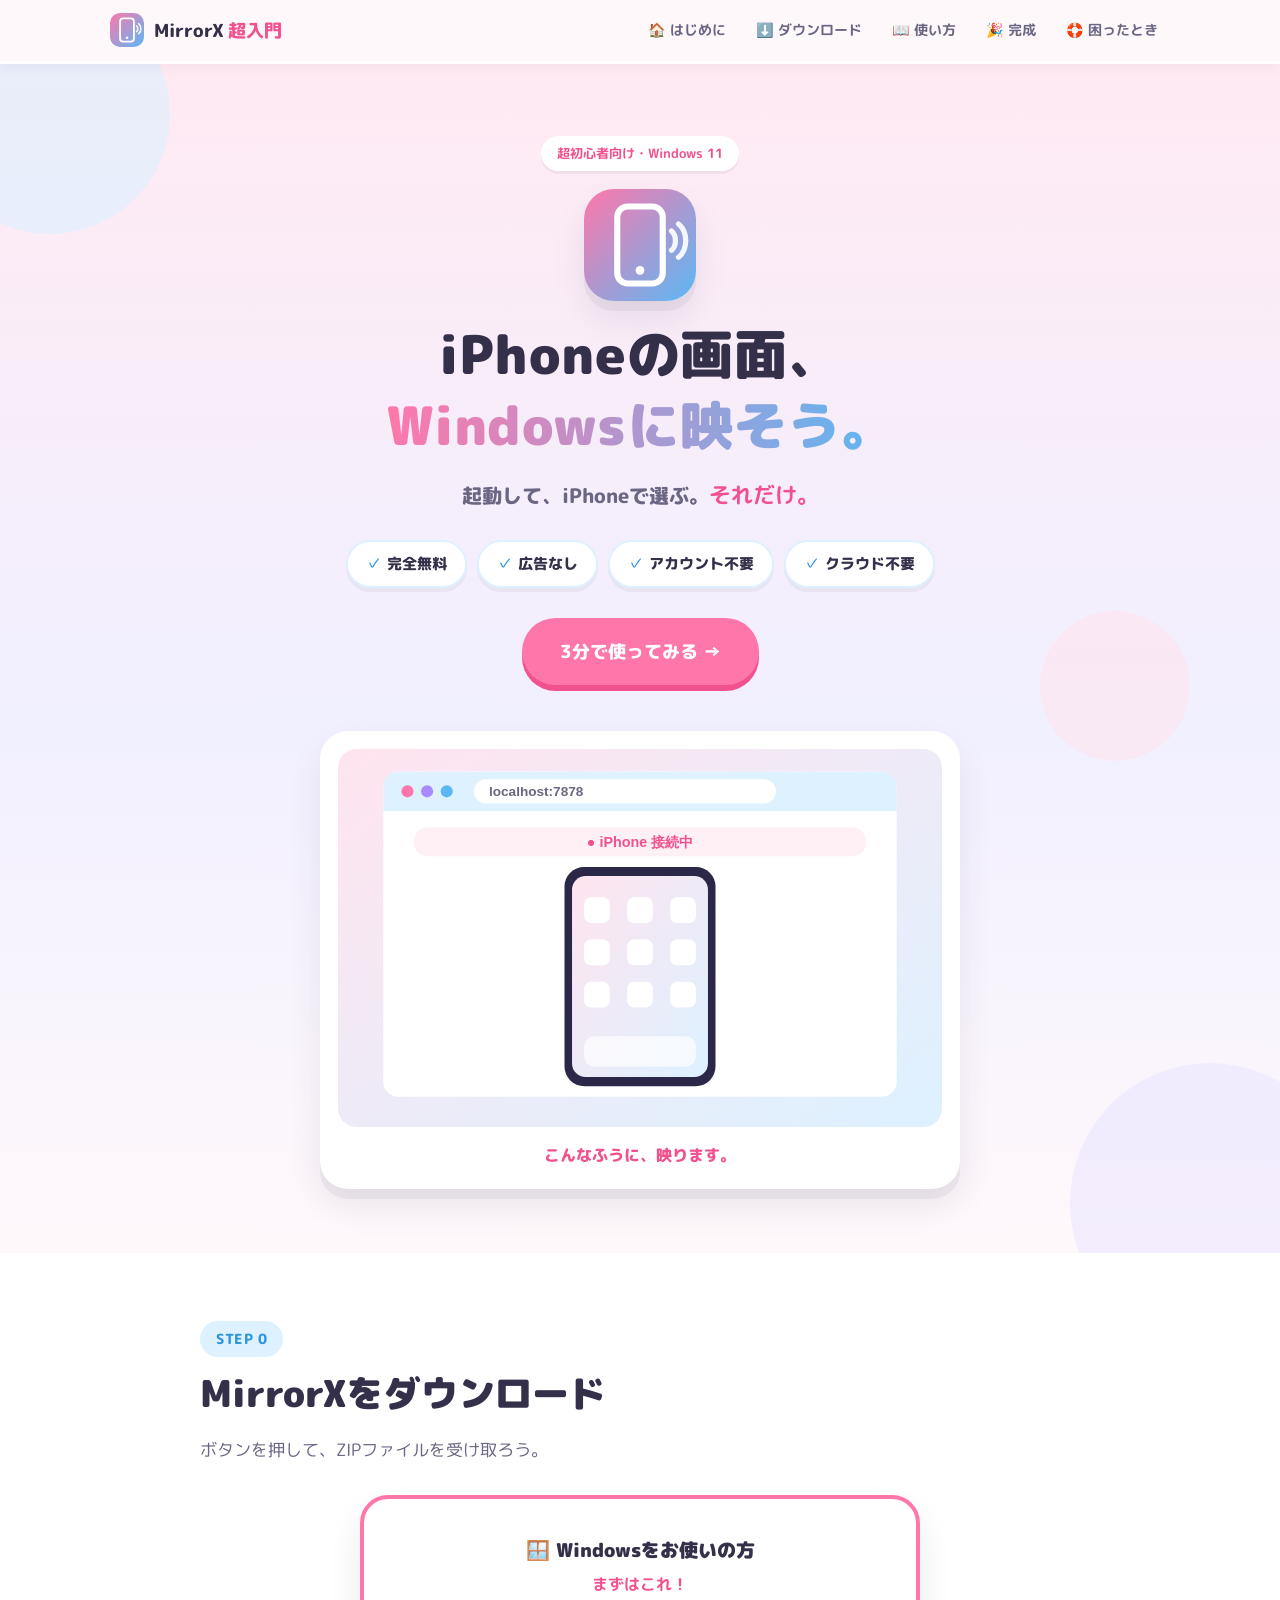
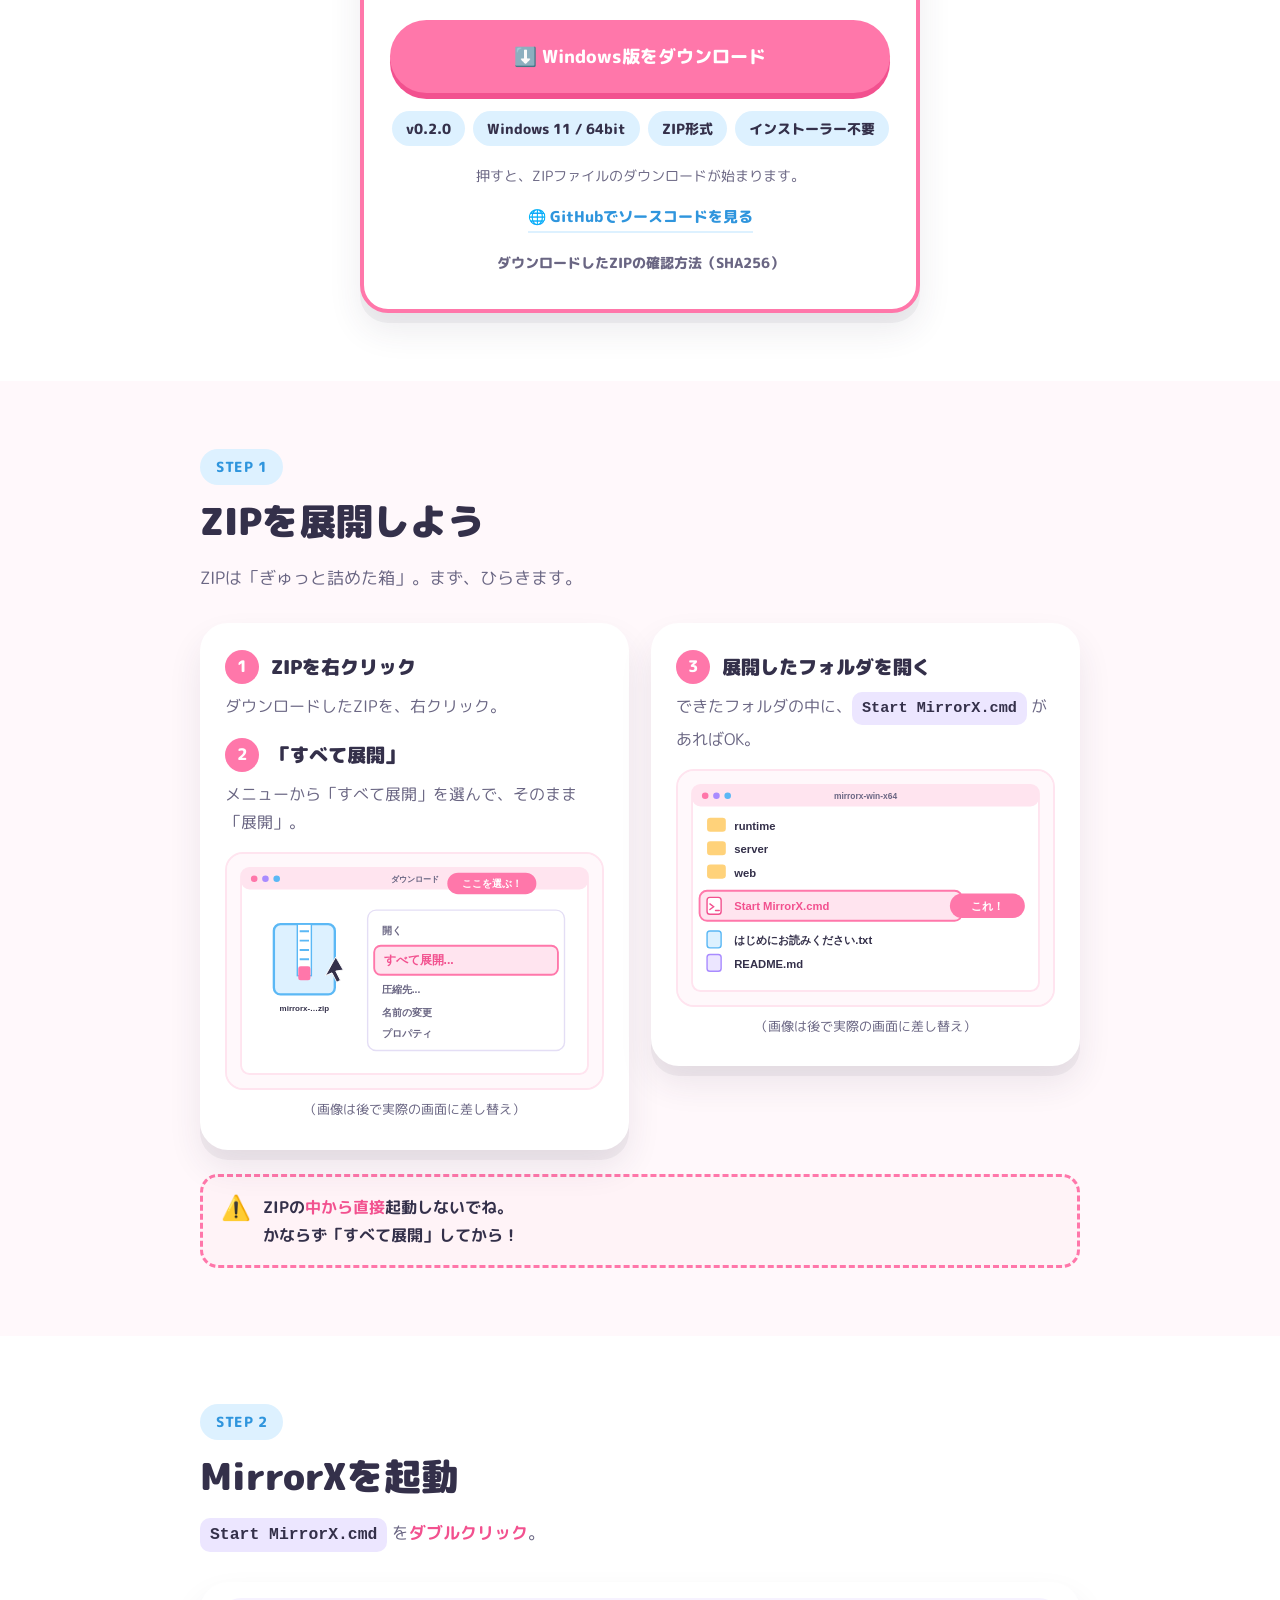
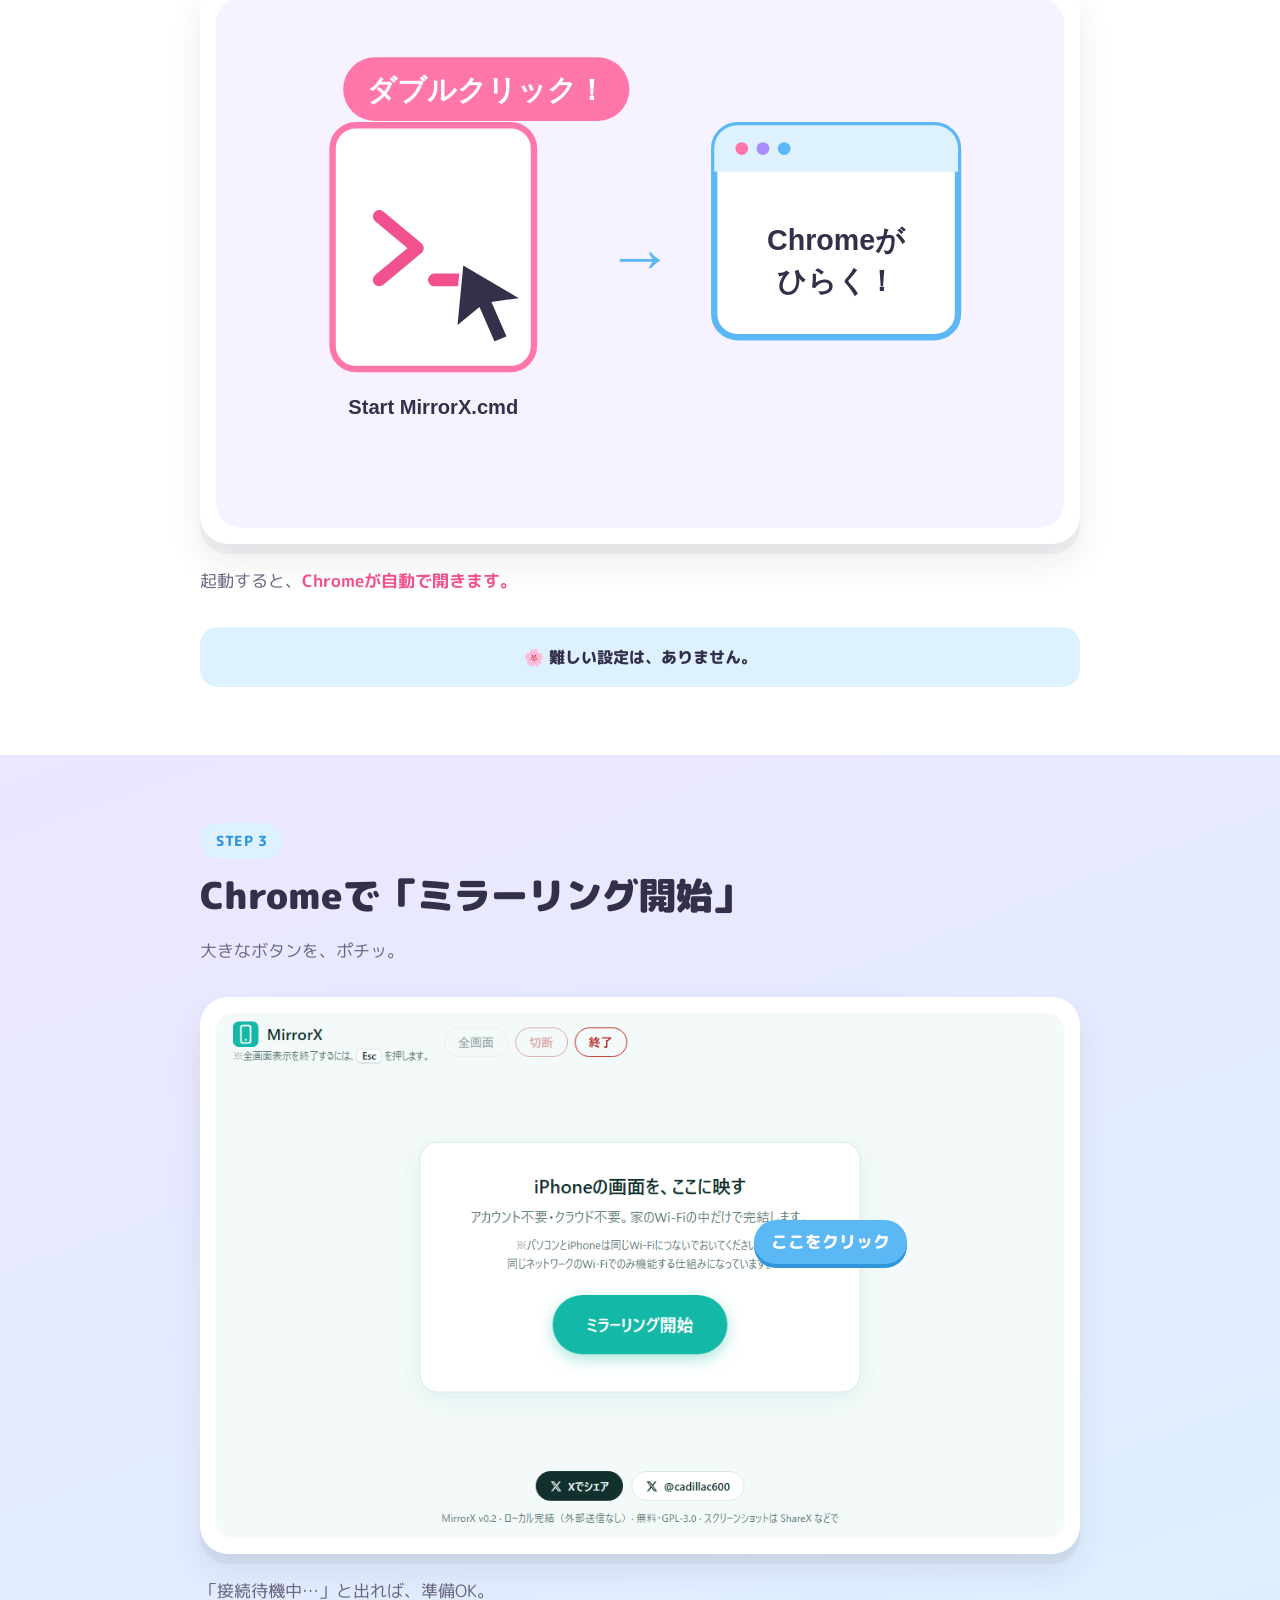
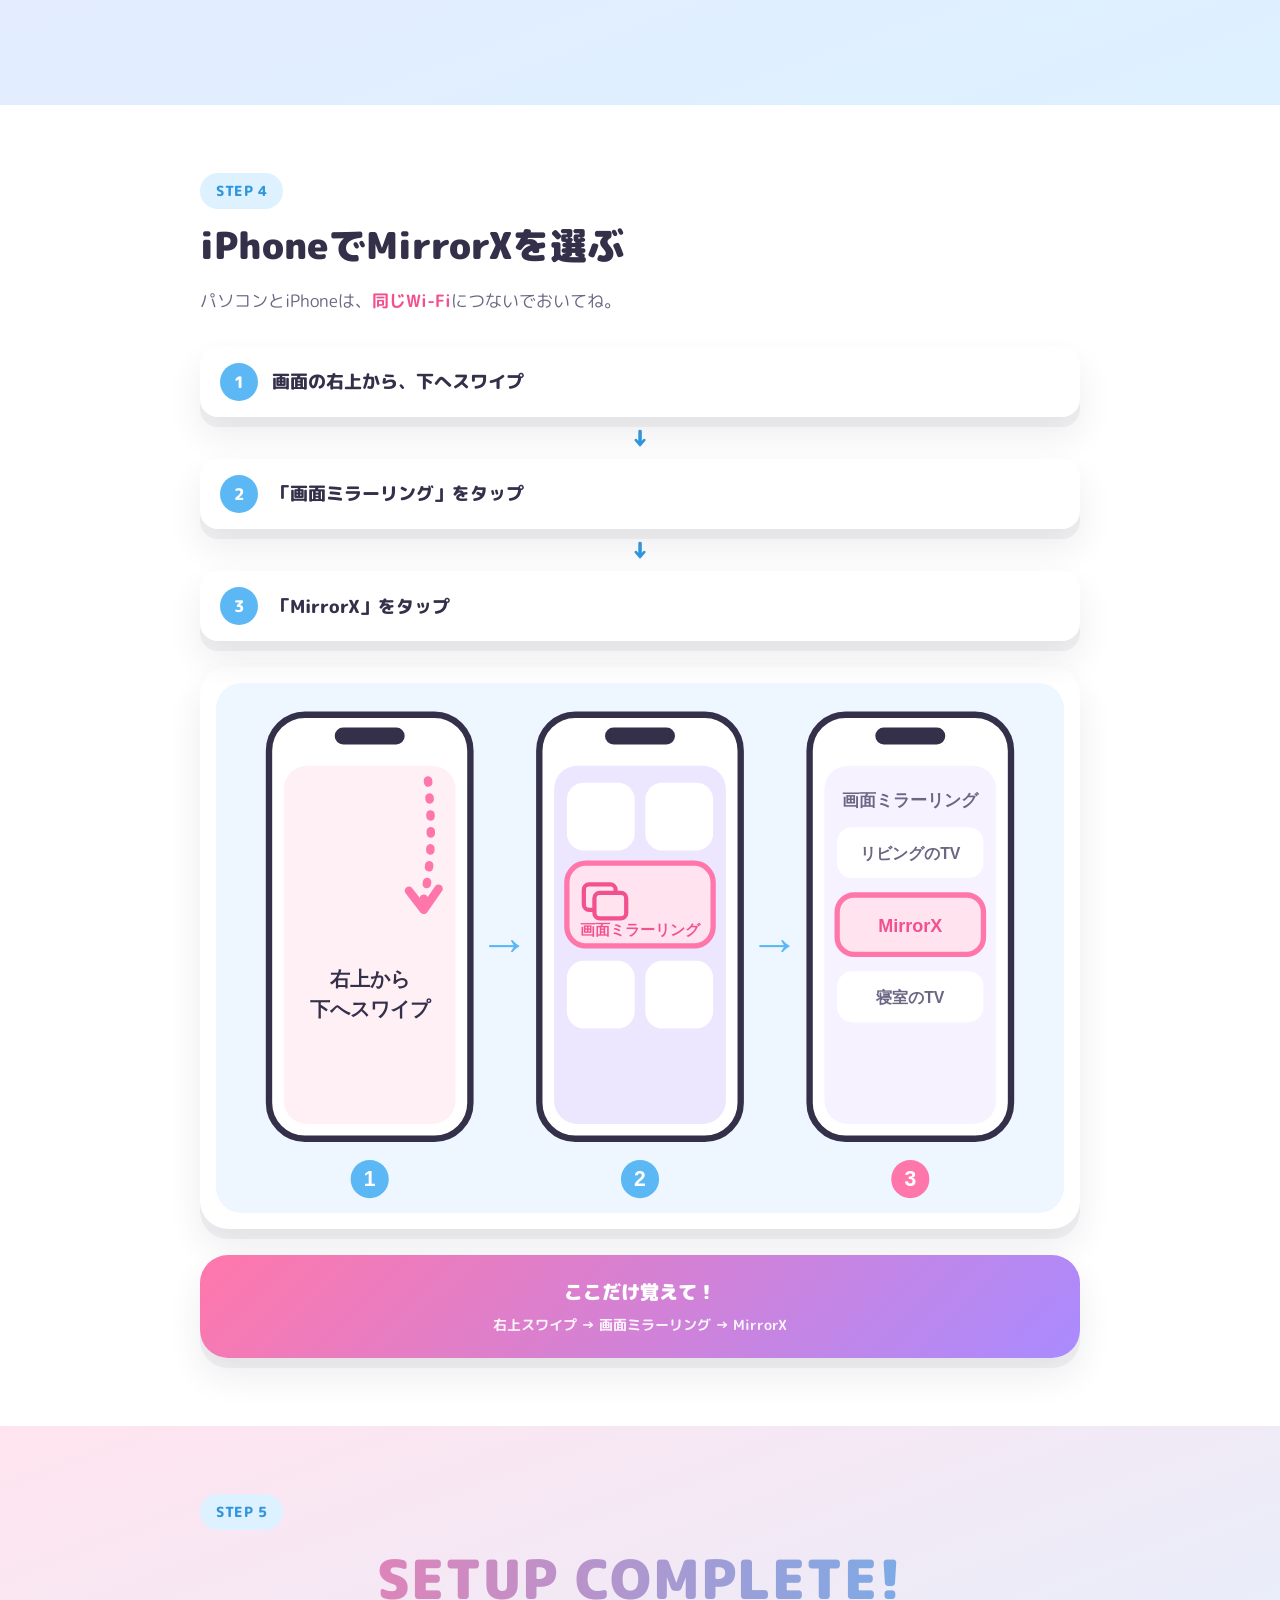
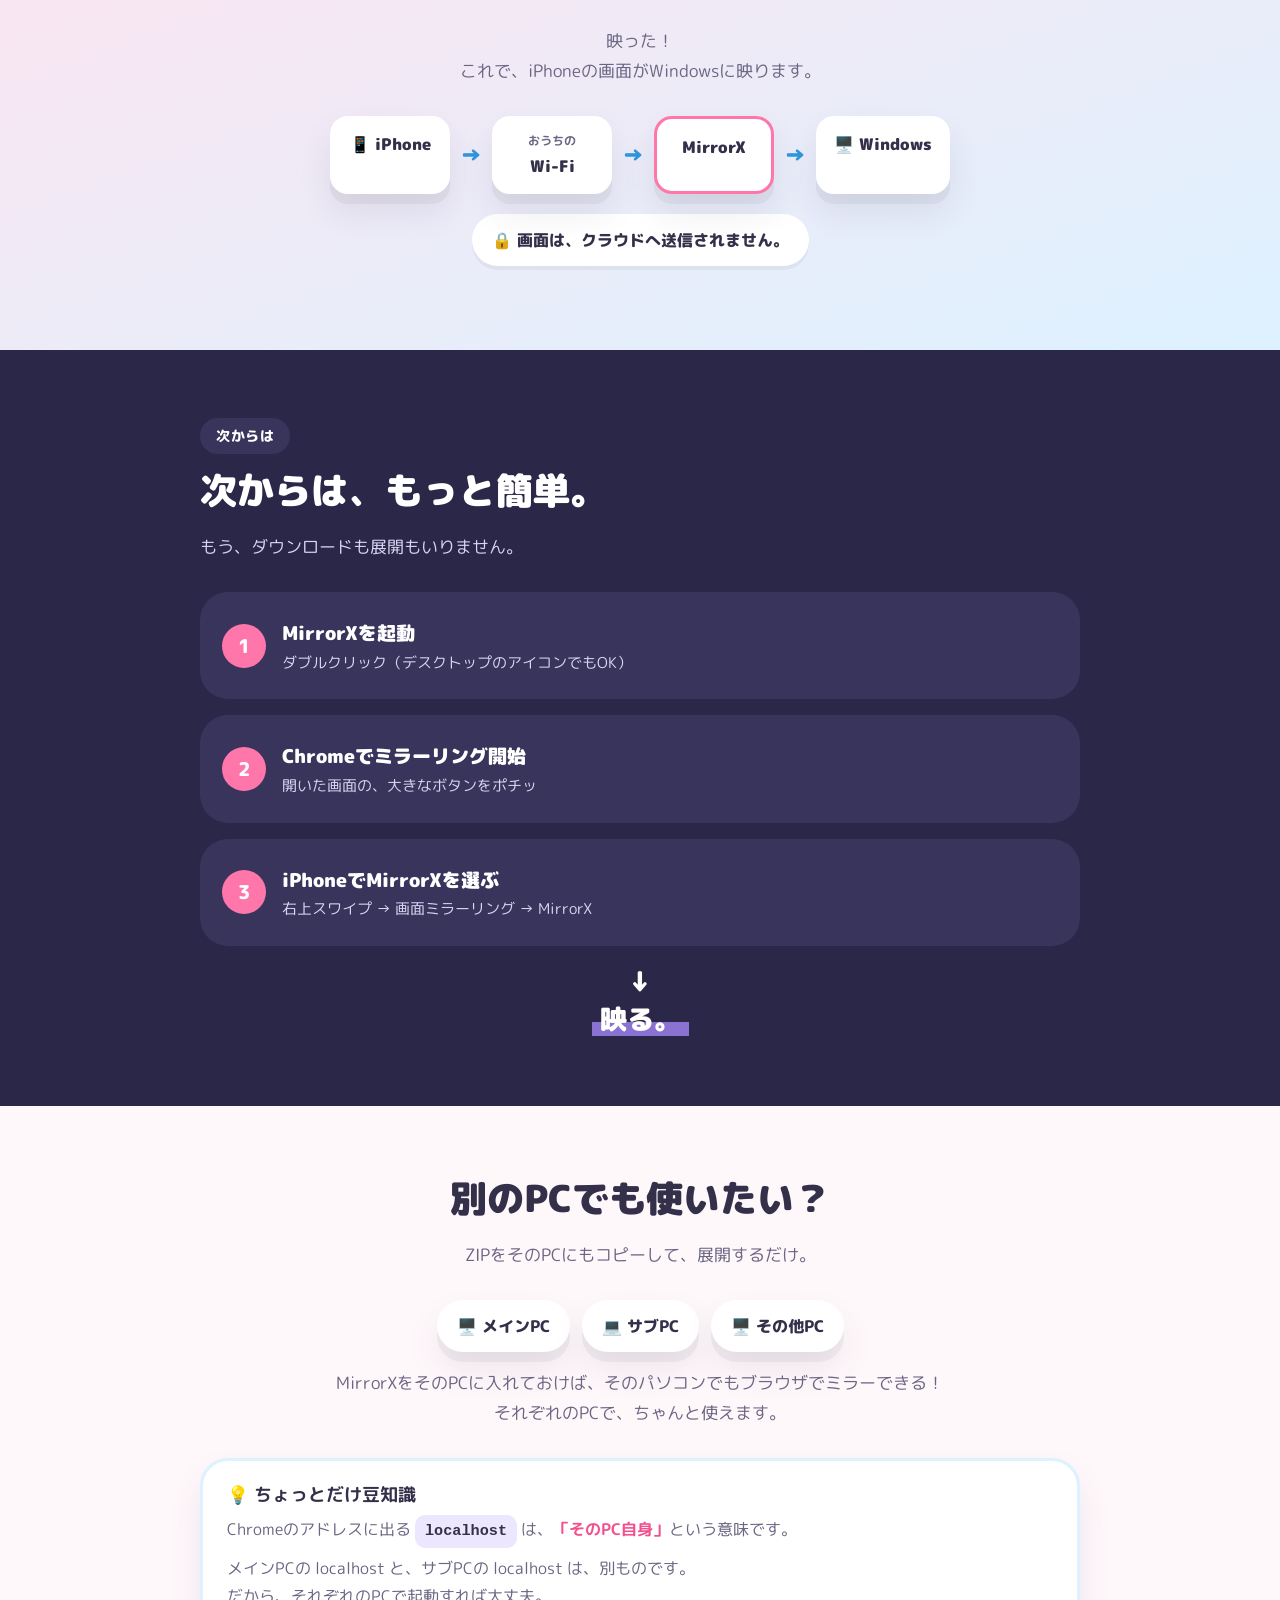
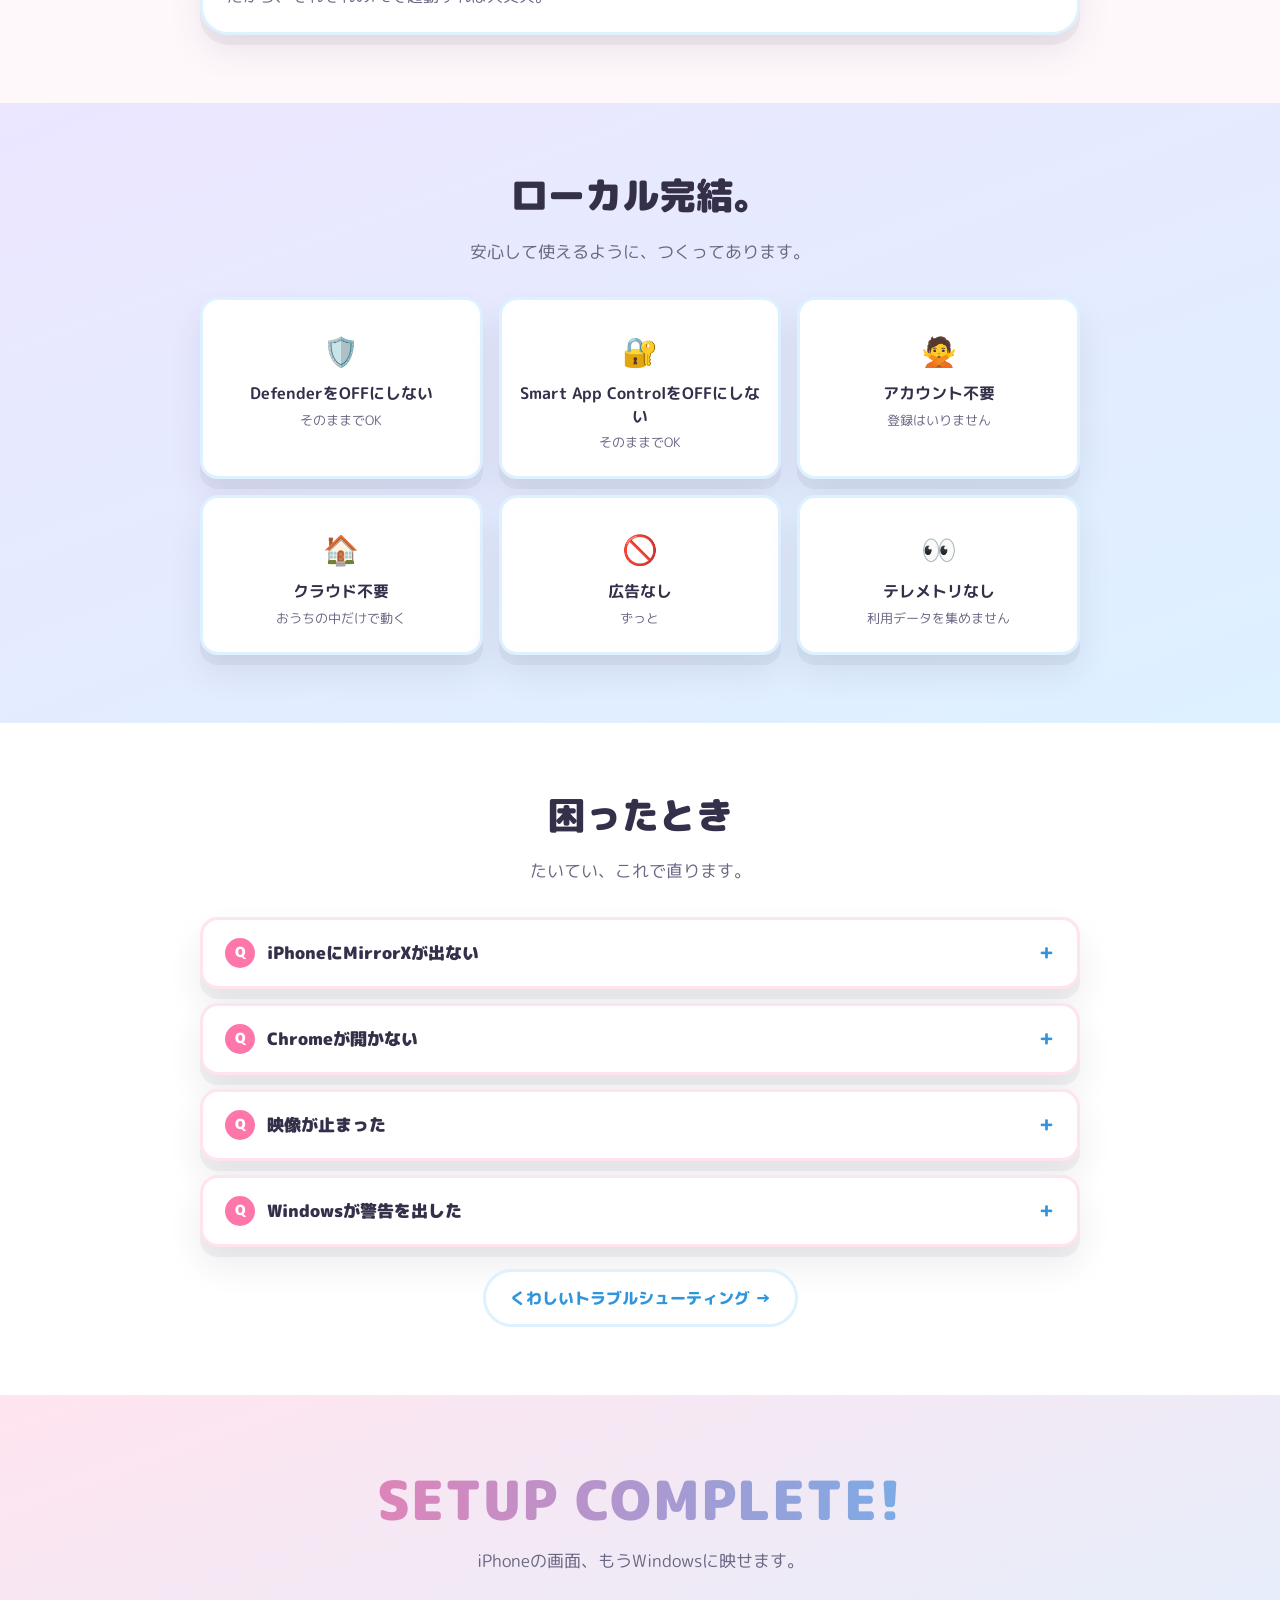
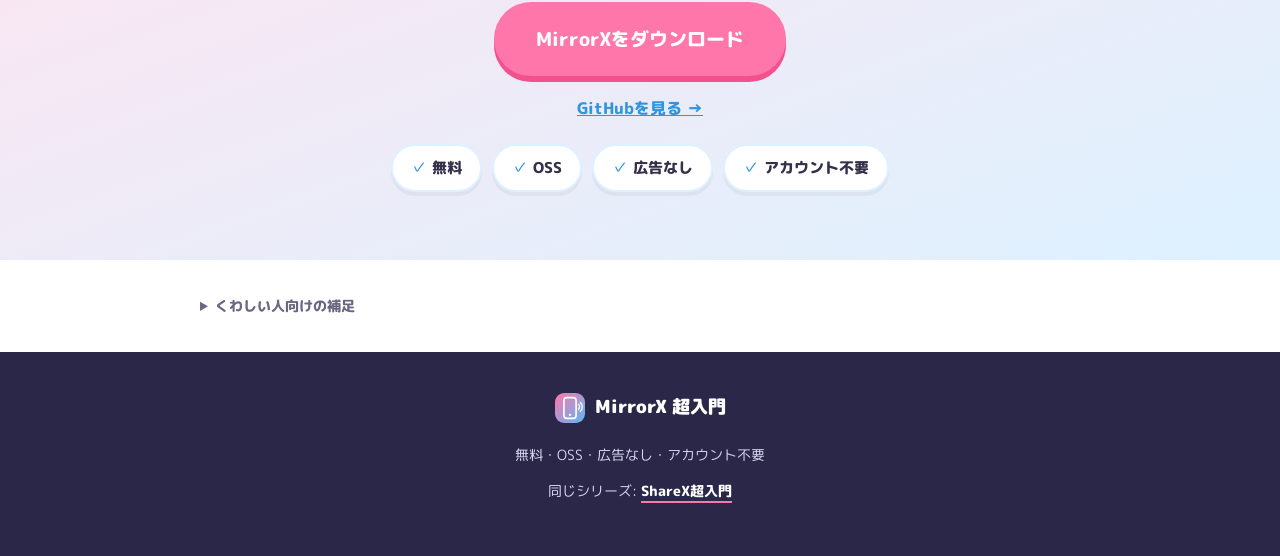
==== public/index.html @ fb5f68fe "Rebrand site to MirrorX (codename TAISA MIRROR): copy, URLs, steps, OGP, v0.2.0 download, Worker nam" ====
<!DOCTYPE html>
<html lang="ja">
<head>
<meta charset="UTF-8">
<meta name="viewport" content="width=device-width, initial-scale=1.0">
<title>MirrorX 超入門｜iPhoneの画面、Windowsに映そう</title>
<meta name="description" content="iPhoneの画面を、Windowsのブラウザに映す。完全無料・広告なし・アカウント不要・クラウド不要。起動して、iPhoneで選ぶだけの超初心者向けガイド。">

<link rel="canonical" href="https://mirrorx.jp-x.workers.dev/">

<meta property="og:type" content="website">
<meta property="og:site_name" content="MirrorX 超入門">
<meta property="og:locale" content="ja_JP">
<meta property="og:url" content="https://mirrorx.jp-x.workers.dev/">
<meta property="og:title" content="MirrorX 超入門｜iPhoneの画面、Windowsに映そう">
<meta property="og:description" content="起動して、iPhoneで選ぶ。それだけ。完全無料・広告なし・アカウント不要・クラウド不要。">
<meta property="og:image" content="https://mirrorx.jp-x.workers.dev/images/og-image.png">
<meta property="og:image:width" content="1200">
<meta property="og:image:height" content="630">
<meta name="twitter:card" content="summary_large_image">
<meta name="twitter:title" content="MirrorX 超入門｜iPhoneの画面、Windowsに映そう">
<meta name="twitter:description" content="起動して、iPhoneで選ぶ。それだけ。完全無料・広告なし・アカウント不要・クラウド不要。">
<meta name="twitter:image" content="https://mirrorx.jp-x.workers.dev/images/og-image.png">

<link rel="icon" href="images/logo.svg" type="image/svg+xml">
<link rel="icon" href="images/favicon-32.png" sizes="32x32" type="image/png">
<link rel="apple-touch-icon" href="images/apple-touch-icon.png">
<meta name="theme-color" content="#FF77AA">

<link rel="preconnect" href="https://fonts.googleapis.com">
<link rel="preconnect" href="https://fonts.gstatic.com" crossorigin>
<link href="https://fonts.googleapis.com/css2?family=M+PLUS+Rounded+1c:wght@400;500;700;800;900&display=swap" rel="stylesheet">

<link rel="stylesheet" href="style.css">
</head>
<body>

<a class="skip-link" href="#top">本文へスキップ</a>

<!-- ============ NAV ============ -->
<header class="site-nav">
  <div class="nav-inner">
    <a class="nav-logo" href="#top" aria-label="MirrorX 超入門 トップへ戻る">
      <img class="nav-logo-icon" src="images/logo.svg" alt="" width="34" height="34">
      <span>MirrorX<span class="nav-logo-sub">超入門</span></span>
    </a>
    <button class="nav-toggle" id="navToggle" aria-expanded="false" aria-controls="navLinks" aria-label="メニューを開く">
      <span></span><span></span><span></span>
    </button>
    <nav id="navLinks" class="nav-links">
      <a href="#top">🏠 はじめに</a>
      <a href="#step0">⬇️ ダウンロード</a>
      <a href="#step1">📖 使い方</a>
      <a href="#complete">🎉 完成</a>
      <a href="#help">🛟 困ったとき</a>
    </nav>
  </div>
</header>

<!-- ============ HERO ============ -->
<section id="top" class="hero">
  <div class="blob blob-1" aria-hidden="true"></div>
  <div class="blob blob-2" aria-hidden="true"></div>
  <div class="blob blob-3" aria-hidden="true"></div>

  <div class="hero-inner reveal">
    <p class="eyebrow">超初心者向け・Windows 11</p>
    <img class="hero-logo" src="images/logo.svg" alt="MirrorX ロゴ" width="112" height="112">
    <h1 class="hero-title">
      iPhoneの画面、<br>
      <span class="hero-title-accent">Windowsに映そう。</span>
    </h1>
    <p class="hero-sub">起動して、iPhoneで選ぶ。<br class="sp-only"><strong>それだけ。</strong></p>

    <div class="free-badges">
      <span class="free-badge"><b>✓</b> 完全無料</span>
      <span class="free-badge"><b>✓</b> 広告なし</span>
      <span class="free-badge"><b>✓</b> アカウント不要</span>
      <span class="free-badge"><b>✓</b> クラウド不要</span>
    </div>

    <a href="#step0" class="cta-button">3分で使ってみる <span aria-hidden="true">→</span></a>
  </div>

  <div class="hero-visual reveal">
    <img src="images/steps/step5-done.svg" alt="パソコンのブラウザに、iPhoneの画面が映っているイメージ" width="800" height="500">
    <p class="hero-visual-note">こんなふうに、映ります。</p>
  </div>
</section>

<!-- ============ STEP 0 : DOWNLOAD ============ -->
<section id="step0" class="section section-white">
  <div class="section-inner reveal">
    <p class="step-eyebrow">STEP 0</p>
    <h2 class="section-title">MirrorXをダウンロード</h2>
    <p class="section-lead">ボタンを押して、ZIPファイルを受け取ろう。</p>

    <div class="dl-card">
      <p class="dl-label">🪟 Windowsをお使いの方</p>
      <p class="dl-sub">まずはこれ！</p>
      <a class="dl-primary-btn" href="https://github.com/jpn-x/taisa-mirror/releases/download/v0.2.0/mirrorx-v0.2.0-win-x64.zip" data-link="download" rel="noopener">
        ⬇️ Windows版をダウンロード
      </a>
      <div class="dl-chips">
        <span class="chip">v<span data-bind="version">0.2.0</span></span>
        <span class="chip">Windows 11 / 64bit</span>
        <span class="chip">ZIP形式</span>
        <span class="chip">インストーラー不要</span>
      </div>
      <p class="dl-note">押すと、ZIPファイルのダウンロードが始まります。</p>
      <a class="dl-sub-link" href="https://github.com/jpn-x/taisa-mirror" data-link="github" target="_blank" rel="noopener">🌐 GitHubでソースコードを見る</a>
      <details class="verify">
        <summary>ダウンロードしたZIPの確認方法（SHA256）</summary>
        <p>ファイル名：<code data-bind="fileName">mirrorx-v0.2.0-win-x64.zip</code></p>
        <p>SHA256：<code class="hash" data-bind="sha256">a53154154a0aa5f379abfd12030139a5a2c792b10db1a6ec660831ef4b639ac4</code></p>
        <p>くわしい確認の手順は <a href="https://github.com/jpn-x/taisa-mirror/blob/main/docs/VERIFY.md" data-link="verify" target="_blank" rel="noopener">こちら</a>。</p>
      </details>
    </div>
  </div>
</section>

<!-- ============ STEP 1 : UNZIP ============ -->
<section id="step1" class="section section-cream">
  <div class="section-inner reveal">
    <p class="step-eyebrow">STEP 1</p>
    <h2 class="section-title">ZIPを展開しよう</h2>
    <p class="section-lead">ZIPは「ぎゅっと詰めた箱」。まず、ひらきます。</p>

    <div class="step-grid two">
      <article class="step-card reveal">
        <h3><span class="num">1</span>ZIPを右クリック</h3>
        <p>ダウンロードしたZIPを、右クリック。</p>
        <h3 style="margin-top:18px"><span class="num">2</span>「すべて展開」</h3>
        <p>メニューから「すべて展開」を選んで、そのまま「展開」。</p>
        <figure class="shot"><img src="images/steps/step1-zip-menu.svg" alt="ZIPファイルを右クリックして「すべて展開」を選ぶ" width="800" height="500" loading="lazy"><figcaption>（画像は後で実際の画面に差し替え）</figcaption></figure>
      </article>
      <article class="step-card reveal">
        <h3><span class="num">3</span>展開したフォルダを開く</h3>
        <p>できたフォルダの中に、<span class="file-chip">Start MirrorX.cmd</span> があればOK。</p>
        <figure class="shot"><img src="images/steps/step1-folder.svg" alt="展開したフォルダの中身。Start MirrorX.cmdがある" width="800" height="500" loading="lazy"><figcaption>（画像は後で実際の画面に差し替え）</figcaption></figure>
      </article>
    </div>

    <div class="warn-box">
      <span class="ico">⚠️</span>
      <p>ZIPの<strong>中から直接</strong>起動しないでね。<br>かならず「すべて展開」してから！</p>
    </div>
  </div>
</section>

<!-- ============ STEP 2 : START ============ -->
<section id="step2" class="section section-white">
  <div class="section-inner reveal">
    <p class="step-eyebrow">STEP 2</p>
    <h2 class="section-title">MirrorXを起動</h2>
    <p class="section-lead"><span class="file-chip">Start MirrorX.cmd</span> を<strong>ダブルクリック</strong>。</p>

    <div class="big-shot">
      <img src="images/steps/step2-start.svg" alt="Start MirrorX.cmd をダブルクリックする" width="800" height="500" loading="lazy">
    </div>
    <p class="section-lead" style="margin-top:22px">起動すると、<strong>Chromeが自動で開きます。</strong></p>
    <div class="reassure">🌸 難しい設定は、ありません。</div>
  </div>
</section>

<!-- ============ STEP 3 : CHROME ============ -->
<section id="step3" class="section section-pop">
  <div class="section-inner reveal">
    <p class="step-eyebrow">STEP 3</p>
    <h2 class="section-title">Chromeで<br class="sp-only">「ミラーリング開始」</h2>
    <p class="section-lead">大きなボタンを、ポチッ。</p>

    <div class="big-shot callout-wrap">
      <img src="images/steps/step3-chrome.png" alt="MirrorXの画面にある「ミラーリング開始」ボタン。ここをクリック" width="1000" height="620" loading="lazy">
      <span class="callout" aria-hidden="true">ここをクリック</span>
    </div>
    <p class="section-lead" style="margin-top:22px">「接続待機中…」と出れば、準備OK。</p>
  </div>
</section>

<!-- ============ STEP 4 : IPHONE ============ -->
<section id="step4" class="section section-white">
  <div class="section-inner reveal">
    <p class="step-eyebrow">STEP 4</p>
    <h2 class="section-title">iPhoneで<br class="sp-only">MirrorXを選ぶ</h2>
    <p class="section-lead">パソコンとiPhoneは、<strong>同じWi-Fi</strong>につないでおいてね。</p>

    <div class="flow-arrows">
      <div class="flow-pill"><span class="num sky">1</span>画面の右上から、下へスワイプ</div>
      <div class="flow-arrow" aria-hidden="true">↓</div>
      <div class="flow-pill"><span class="num sky">2</span>「画面ミラーリング」をタップ</div>
      <div class="flow-arrow" aria-hidden="true">↓</div>
      <div class="flow-pill"><span class="num sky">3</span>「MirrorX」をタップ</div>
    </div>

    <div class="big-shot">
      <img src="images/steps/step4-iphone.svg" alt="iPhoneのコントロールセンターから画面ミラーリング、MirrorXを選ぶ流れ" width="800" height="500" loading="lazy">
    </div>

    <div class="remember">ここだけ覚えて！<small>右上スワイプ → 画面ミラーリング → MirrorX</small></div>
  </div>
</section>

<!-- ============ STEP 5 : COMPLETE ============ -->
<section id="complete" class="section section-complete">
  <div class="section-inner reveal">
    <p class="step-eyebrow">STEP 5</p>
    <h2 class="complete-title">SETUP COMPLETE!</h2>
    <p class="section-lead center">映った！<br>これで、iPhoneの画面がWindowsに映ります。</p>

    <div class="diagram" aria-label="iPhoneからWi-Fiを通ってWindowsに映る図">
      <div class="diagram-node">📱 iPhone</div>
      <div class="diagram-arrow" aria-hidden="true">→</div>
      <div class="diagram-node"><small>おうちの</small>Wi-Fi</div>
      <div class="diagram-arrow" aria-hidden="true">→</div>
      <div class="diagram-node hl">MirrorX</div>
      <div class="diagram-arrow" aria-hidden="true">→</div>
      <div class="diagram-node">🖥️ Windows</div>
    </div>
    <p class="safe-line">🔒 画面は、クラウドへ送信されません。</p>
  </div>
</section>

<!-- ============ DAILY ============ -->
<section id="daily" class="section section-night">
  <div class="section-inner reveal">
    <p class="step-eyebrow" style="background:var(--night-card);color:#fff">次からは</p>
    <h2 class="section-title on-night">次からは、<br class="sp-only">もっと簡単。</h2>
    <p class="section-lead on-night">もう、ダウンロードも展開もいりません。</p>

    <div class="daily-card"><span class="num">1</span><div><div class="t">MirrorXを起動</div><div class="d">ダブルクリック（デスクトップのアイコンでもOK）</div></div></div>
    <div class="daily-card"><span class="num">2</span><div><div class="t">Chromeでミラーリング開始</div><div class="d">開いた画面の、大きなボタンをポチッ</div></div></div>
    <div class="daily-card"><span class="num">3</span><div><div class="t">iPhoneでMirrorXを選ぶ</div><div class="d">右上スワイプ → 画面ミラーリング → MirrorX</div></div></div>
    <p class="daily-goal">↓<br><span>映る。</span></p>
  </div>
</section>

<!-- ============ OTHER PC ============ -->
<section id="other-pc" class="section section-cream">
  <div class="section-inner reveal">
    <h2 class="section-title center">別のPCでも使いたい？</h2>
    <p class="section-lead center">ZIPをそのPCにもコピーして、展開するだけ。</p>

    <div class="pc-row" style="justify-content:center">
      <span class="pc-pill">🖥️ メインPC</span>
      <span class="pc-pill">💻 サブPC</span>
      <span class="pc-pill">🖥️ その他PC</span>
    </div>
    <p class="section-lead center" style="margin-top:-6px">MirrorXをそのPCに入れておけば、<br class="sp-only">そのパソコンでもブラウザでミラーできる！<br>それぞれのPCで、ちゃんと使えます。</p>

    <div class="tip-box">
      <h3>💡 ちょっとだけ豆知識</h3>
      <p>Chromeのアドレスに出る <span class="file-chip">localhost</span> は、<strong>「そのPC自身」</strong>という意味です。</p>
      <p>メインPCの localhost と、サブPCの localhost は、別ものです。<br>だから、それぞれのPCで起動すれば大丈夫。</p>
    </div>
  </div>
</section>

<!-- ============ SAFETY ============ -->
<section id="safe" class="section section-pop">
  <div class="section-inner reveal">
    <h2 class="section-title center">ローカル完結。</h2>
    <p class="section-lead center">安心して使えるように、つくってあります。</p>

    <div class="safe-grid">
      <div class="safe-card"><span class="ico">🛡️</span><b>DefenderをOFFにしない</b><span>そのままでOK</span></div>
      <div class="safe-card"><span class="ico">🔐</span><b>Smart App ControlをOFFにしない</b><span>そのままでOK</span></div>
      <div class="safe-card"><span class="ico">🙅</span><b>アカウント不要</b><span>登録はいりません</span></div>
      <div class="safe-card"><span class="ico">🏠</span><b>クラウド不要</b><span>おうちの中だけで動く</span></div>
      <div class="safe-card"><span class="ico">🚫</span><b>広告なし</b><span>ずっと</span></div>
      <div class="safe-card"><span class="ico">👀</span><b>テレメトリなし</b><span>利用データを集めません</span></div>
    </div>
  </div>
</section>

<!-- ============ HELP ============ -->
<section id="help" class="section section-white">
  <div class="section-inner reveal">
    <h2 class="section-title center">困ったとき</h2>
    <p class="section-lead center">たいてい、これで直ります。</p>

    <div class="faq-list">
      <details class="faq"><summary>iPhoneにMirrorXが出ない</summary>
        <div class="ans">パソコンとiPhoneが<b>同じWi-Fi（同じルーター）</b>か確認してね。ブラウザが「接続待機中」になっているかも見てみよう。</div></details>
      <details class="faq"><summary>Chromeが開かない</summary>
        <div class="ans">MirrorXを<b>もう一度起動</b>してみよう。アドレスに <span class="file-chip">localhost:7878</span> を入力しても開けるよ。</div></details>
      <details class="faq"><summary>映像が止まった</summary>
        <div class="ans">まず、ブラウザを<b>F5（再読み込み）</b>。それでもダメなら、一度ミラーリングを止めて、iPhoneからつなぎ直そう。</div></details>
      <details class="faq"><summary>Windowsが警告を出した</summary>
        <div class="ans"><b>DefenderやSmart App ControlはOFFにしないでね。</b>ZIPを右クリック →「プロパティ」→「許可する」にチェックしてから展開すると、出にくくなります。<br><a href="https://github.com/jpn-x/taisa-mirror/blob/main/docs/VERIFY.md" data-link="verify" target="_blank" rel="noopener">正しい確認の手順を見る →</a></div></details>
    </div>

    <div class="more-link"><a href="https://github.com/jpn-x/taisa-mirror/blob/main/docs/TROUBLESHOOTING.md" data-link="troubleshooting" target="_blank" rel="noopener">くわしいトラブルシューティング →</a></div>
  </div>
</section>

<!-- ============ FINAL ============ -->
<section id="final" class="section section-complete final">
  <div class="section-inner center reveal">
    <h2 class="complete-title">SETUP COMPLETE!</h2>
    <p class="section-lead center" style="margin-bottom:26px">iPhoneの画面、<br class="sp-only">もうWindowsに映せます。</p>
    <a class="cta-button" href="https://github.com/jpn-x/taisa-mirror/releases/download/v0.2.0/mirrorx-v0.2.0-win-x64.zip" data-link="download" rel="noopener">MirrorXをダウンロード</a>
    <a class="final-sub" href="https://github.com/jpn-x/taisa-mirror" data-link="github" target="_blank" rel="noopener">GitHubを見る →</a>
    <div class="final-tags">
      <span class="free-badge"><b>✓</b> 無料</span>
      <span class="free-badge"><b>✓</b> OSS</span>
      <span class="free-badge"><b>✓</b> 広告なし</span>
      <span class="free-badge"><b>✓</b> アカウント不要</span>
    </div>
  </div>
</section>

<!-- ============ SUPPLEMENT (技術の補足・小さく) ============ -->
<section class="supp">
  <details>
    <summary>くわしい人向けの補足</summary>
    <ul>
      <li>MirrorXは、iPhoneのAirPlay（画面ミラーリング）を受け取って、ブラウザに表示するローカルの小さなツールです。</li>
      <li>実行されるのは、公式の署名済みNode.jsと、JavaScript・WebAssemblyだけ。自作のexeやドライバはありません。</li>
      <li>映像はH.264のままブラウザ（WebCodecs）に渡すので軽く、画面データはPCの外に出ません。</li>
      <li>v0.1は映像のみです（音声・H.265は未対応）。ライセンスは GPL-3.0-or-later。</li>
      <li>「AirPlay」はApple Inc.の商標です。MirrorXはAppleとは無関係の、個人開発のオープンソースです。無保証でお使いください。</li>
    </ul>
  </details>
</section>

<footer class="site-footer">
  <a href="#top" class="footer-logo"><img src="images/logo.svg" alt="" width="30" height="30">MirrorX 超入門</a>
  <p>無料・OSS・広告なし・アカウント不要</p>
  <p>同じシリーズ: <a class="series" href="https://sharex-tutorial.pages.dev/" data-link="sharex" target="_blank" rel="noopener">ShareX超入門</a></p>
</footer>

<button class="to-top" id="toTop" hidden aria-label="ページの先頭へ">↑</button>

<script src="config.js"></script>
<script src="script.js"></script>
</body>
</html>
---- public/style.css ----
/* ============================================
   MirrorX 超入門 — やさしい丸ゴシック / ピンク × スカイ
   (ShareX超入門と同じシリーズの「型」を継承したデザインシステム)
   ============================================ */

:root{
  --pink:       #FF77AA;
  --pink-deep:  #F2518F;
  --pink-soft:  #FFE4EF;
  --sky:        #5BB8F5;
  --sky-deep:   #2F95DD;
  --sky-soft:   #DDF1FF;
  --lavender:   #A98BFF;
  --lavender-soft:#ECE6FF;
  --ink:        #34304A;
  --ink-soft:   #6A6683;
  --cream:      #FFF8FB;
  --white:      #FFFFFF;
  --night:      #2A2748;
  --night-card: #38345C;

  --radius-lg: 28px;
  --radius-md: 18px;
  --radius-sm: 12px;
  --shadow-card: 0 10px 0 rgba(52,48,74,0.06), 0 18px 34px rgba(52,48,74,0.09);
  --shadow-btn: 0 6px 0 var(--pink-deep);
  --shadow-btn-sky: 0 6px 0 var(--sky-deep);
  --max-w: 880px;

  color-scheme: light;
}

*{ box-sizing:border-box; }
html{ scroll-behavior:smooth; -webkit-text-size-adjust:100%; }

body{
  margin:0;
  background: var(--cream);
  color: var(--ink);
  font-family:"M PLUS Rounded 1c","Hiragino Maru Gothic ProN","Yu Gothic UI","Yu Gothic",sans-serif;
  line-height:1.75;
  -webkit-font-smoothing:antialiased;
  overflow-x:hidden;
}

img{ max-width:100%; height:auto; display:block; }
h1,h2,h3{ line-height:1.35; }
strong{ color:var(--pink-deep); }
a{ color:inherit; }

.skip-link{
  position:absolute; left:-999px; top:0;
  background:var(--pink); color:#fff; padding:10px 16px; border-radius:0 0 10px 0; z-index:200;
}
.skip-link:focus{ left:0; }
.sp-only{ display:none; }

/* ---------- reveal ---------- */
.reveal{ opacity:0; transform:translateY(22px); transition:opacity .6s ease, transform .6s ease; }
.reveal.is-visible{ opacity:1; transform:translateY(0); }
@media (prefers-reduced-motion: reduce){
  .reveal{ opacity:1; transform:none; transition:none; }
  html{ scroll-behavior:auto; }
}

/* ============ NAV ============ */
.site-nav{
  position:sticky; top:0; z-index:100;
  background:rgba(255,248,251,0.9);
  backdrop-filter:blur(8px);
  border-bottom:3px solid var(--white);
  box-shadow:0 2px 14px rgba(52,48,74,0.06);
}
.nav-inner{
  max-width:1100px; margin:0 auto;
  display:flex; align-items:center; justify-content:space-between;
  padding:10px 20px;
}
.nav-logo{
  display:flex; align-items:center; gap:10px;
  text-decoration:none; color:var(--ink); font-weight:800; font-size:1.12rem;
}
.nav-logo-icon{ width:34px; height:34px; border-radius:10px; }
.nav-logo-sub{ color:var(--pink-deep); margin-left:4px; }

.nav-links{ display:flex; gap:6px; }
.nav-links a{
  text-decoration:none; color:var(--ink-soft); font-weight:700; font-size:.88rem;
  padding:8px 12px; border-radius:999px; transition:background .2s, color .2s, transform .15s;
  white-space:nowrap;
}
.nav-links a:hover{ background:var(--pink-soft); color:var(--pink-deep); transform:translateY(-1px); }

.nav-toggle{
  display:none; flex-direction:column; gap:5px;
  background:none; border:none; cursor:pointer; padding:10px;
}
.nav-toggle span{ width:24px; height:3px; border-radius:2px; background:var(--pink-deep); }

/* ============ HERO ============ */
.hero{
  position:relative; overflow:hidden;
  padding:72px 20px 64px;
  text-align:center;
  background:linear-gradient(180deg,#FFEAF3 0%, #F1F0FF 55%, var(--cream) 100%);
}
.blob{ position:absolute; border-radius:50%; opacity:.6; z-index:0; }
.blob-1{ width:240px; height:240px; background:var(--sky-soft); top:-70px; left:-70px; }
.blob-2{ width:280px; height:280px; background:var(--lavender-soft); bottom:-90px; right:-70px; }
.blob-3{ width:150px; height:150px; background:var(--pink-soft); top:46%; right:7%; }

.hero-inner{ position:relative; z-index:2; max-width:660px; margin:0 auto; }

.eyebrow{
  display:inline-block; font-weight:700; font-size:.84rem;
  color:var(--pink-deep); background:var(--white);
  padding:6px 16px; border-radius:999px; margin:0 0 18px;
  box-shadow:0 3px 0 rgba(52,48,74,0.06);
}
.hero-logo{
  display:block; width:112px; height:112px; margin:0 auto 18px;
  border-radius:30px;
  box-shadow:var(--shadow-card);
  animation:logoPop .6s ease .1s both;
}
@keyframes logoPop{
  0%{ transform:scale(.6) rotate(-12deg); opacity:0; }
  70%{ transform:scale(1.08) rotate(4deg); opacity:1; }
  100%{ transform:scale(1) rotate(0); }
}
@media (prefers-reduced-motion: reduce){ .hero-logo{ animation:none; } }

.hero-title{
  font-size:clamp(2.1rem, 7vw, 3.3rem);
  font-weight:900; margin:0 0 14px; letter-spacing:.01em;
}
.hero-title-accent{
  background:linear-gradient(90deg, var(--pink), var(--sky));
  -webkit-background-clip:text; background-clip:text; color:transparent;
}
.hero-sub{ font-size:1.25rem; font-weight:800; margin:0 0 26px; color:var(--ink-soft); }
.hero-sub strong{ font-size:1.1em; }

.free-badges{ display:flex; gap:10px; justify-content:center; flex-wrap:wrap; margin:0 0 30px; }
.free-badge{
  display:inline-flex; align-items:center; gap:6px;
  background:var(--white); color:var(--ink);
  font-weight:800; font-size:.92rem;
  padding:9px 18px; border-radius:999px;
  border:2px solid var(--sky-soft);
  box-shadow:0 4px 0 rgba(52,48,74,0.06);
}
.free-badge b{ color:var(--sky-deep); }

.cta-button{
  display:inline-block; text-decoration:none;
  background:var(--pink); color:#fff; font-weight:800; font-size:1.12rem;
  padding:18px 38px; border-radius:999px;
  box-shadow:var(--shadow-btn);
  transition:transform .15s, box-shadow .15s;
}
.cta-button:hover{ transform:translateY(-2px); }
.cta-button:active{ transform:translateY(3px); box-shadow:0 2px 0 var(--pink-deep); }

.hero-visual{
  position:relative; z-index:2;
  max-width:640px; margin:46px auto 0;
  background:var(--white); border-radius:var(--radius-lg);
  padding:18px 18px 20px;
  box-shadow:var(--shadow-card);
}
.hero-visual img{ width:100%; border-radius:var(--radius-md); }
.hero-visual-note{ color:var(--pink-deep); font-weight:800; text-align:center; margin:14px 0 0; }

/* ============ SECTION shells ============ */
.section{ padding:68px 20px; }
.section-white{ background:var(--white); }
.section-cream{ background:var(--cream); }
.section-pop{ background:linear-gradient(160deg, var(--lavender-soft), var(--sky-soft)); }
.section-night{ background:var(--night); color:#fff; }
.section-complete{ background:linear-gradient(160deg, var(--pink-soft), var(--sky-soft)); position:relative; }
.section-inner{ max-width:var(--max-w); margin:0 auto; }

.step-eyebrow{
  display:inline-block; font-weight:800; font-size:.86rem; letter-spacing:.04em;
  color:var(--sky-deep); background:var(--sky-soft);
  padding:6px 16px; border-radius:999px; margin:0 0 12px;
}
.section-title{ font-size:clamp(1.6rem, 4.6vw, 2.3rem); font-weight:900; margin:0 0 16px; }
.section-title.center, .section-lead.center{ text-align:center; }
.section-title.on-night{ color:#fff; }
.section-lead{ font-size:1.08rem; color:var(--ink-soft); margin:0 0 30px; }
.section-lead.on-night{ color:#D9D6F2; }
.center{ text-align:center; }

/* ============ DOWNLOAD ============ */
.dl-card{
  background:var(--white); border:4px solid var(--pink); border-radius:var(--radius-lg);
  padding:34px 26px; box-shadow:var(--shadow-card);
  display:flex; flex-direction:column; align-items:center; text-align:center;
  max-width:560px; margin:0 auto;
}
.dl-label{ font-weight:900; font-size:1.2rem; margin:0 0 4px; }
.dl-sub{ font-weight:700; color:var(--pink-deep); margin:0 0 22px; }
.dl-primary-btn{
  display:inline-flex; align-items:center; justify-content:center; gap:10px;
  text-decoration:none; color:#fff; background:var(--pink);
  font-weight:800; font-size:1.15rem; text-align:center;
  padding:20px 28px; border-radius:999px; width:100%;
  box-shadow:var(--shadow-btn);
  transition:transform .15s, box-shadow .15s;
}
.dl-primary-btn:hover{ transform:translateY(-2px); }
.dl-primary-btn:active{ transform:translateY(3px); box-shadow:0 2px 0 var(--pink-deep); }
.dl-chips{ display:flex; flex-wrap:wrap; gap:8px; justify-content:center; margin:18px 0 6px; }
.chip{
  background:var(--sky-soft); color:var(--ink); font-weight:800; font-size:.85rem;
  padding:6px 14px; border-radius:999px;
}
.dl-note{ font-size:.9rem; color:var(--ink-soft); margin:12px 0 14px; }
.dl-sub-link{
  font-size:.92rem; font-weight:800; color:var(--sky-deep);
  text-decoration:none; border-bottom:2px solid var(--sky-soft); padding-bottom:2px;
}
.dl-sub-link:hover{ color:var(--pink-deep); border-color:var(--pink-soft); }

/* download verify (small) */
.verify{ margin-top:18px; width:100%; text-align:left; font-size:.85rem; color:var(--ink-soft); }
.verify summary{ cursor:pointer; font-weight:800; text-align:center; list-style:none; }
.verify summary::-webkit-details-marker{ display:none; }
.verify[open] summary{ margin-bottom:8px; }
.verify p{ margin:6px 0; }
.verify code{ font-family:"Consolas","Menlo",monospace; background:var(--lavender-soft); padding:2px 8px; border-radius:8px; word-break:break-all; color:var(--ink); font-size:.92em; }
.verify a{ color:var(--sky-deep); font-weight:800; }

/* ============ STEP cards ============ */
.step-grid{ display:grid; gap:22px; margin-top:8px; }
.step-grid.two{ grid-template-columns:1fr 1fr; align-items:start; }

.step-card{
  background:var(--white); border-radius:var(--radius-lg);
  padding:24px 22px 26px; box-shadow:var(--shadow-card);
  border:3px solid var(--pink-soft);
}
.section-cream .step-card, .section-pop .step-card{ border-color:var(--white); }
.step-card h3{ margin:0 0 6px; font-size:1.2rem; font-weight:900; display:flex; align-items:center; gap:12px; }
.num{
  flex:none; display:inline-flex; align-items:center; justify-content:center;
  width:34px; height:34px; border-radius:50%;
  background:var(--pink); color:#fff; font-size:1rem; font-weight:800;
}
.num.sky{ background:var(--sky); }
.step-card p{ margin:8px 0 0; color:var(--ink-soft); }
.shot{ margin:16px 0 0; }
.shot img{ width:100%; border-radius:var(--radius-md); background:var(--cream); border:2px solid var(--pink-soft); }
.shot figcaption{ font-size:.8rem; color:var(--ink-soft); margin-top:8px; text-align:center; }

.warn-box{
  display:flex; gap:12px; align-items:flex-start;
  background:#FFF3F7; border:3px dashed var(--pink); border-radius:var(--radius-md);
  padding:16px 18px; margin-top:24px; font-weight:700;
}
.warn-box .ico{ font-size:1.5rem; line-height:1.2; }
.warn-box p{ margin:0; }

.file-chip{
  display:inline-block; font-family:"Consolas","Menlo",monospace; font-weight:700;
  background:var(--lavender-soft); color:var(--ink); padding:3px 10px; border-radius:10px;
  font-size:.95em; word-break:break-all;
}

.reassure{
  background:var(--sky-soft); border-radius:var(--radius-md);
  padding:16px 20px; margin-top:22px; font-weight:800; text-align:center;
}

.big-shot{
  background:var(--white); border-radius:var(--radius-lg); padding:16px;
  box-shadow:var(--shadow-card); margin-top:10px;
}
.big-shot img{ width:100%; border-radius:var(--radius-md); }

/* 画面イメージの上の「ここをクリック」 */
.callout-wrap{ position:relative; }
.callout{
  position:absolute; left:63%; top:40%;
  background:var(--sky); color:#fff; font-weight:800; font-size:clamp(.78rem, 2.6vw, 1.05rem);
  padding:.45em 1em; border-radius:999px; box-shadow:0 4px 0 var(--sky-deep); white-space:nowrap;
}
.callout::after{
  content:""; position:absolute; left:14%; bottom:-.55em; width:.9em; height:.9em; background:var(--sky);
  transform:rotate(45deg); border-radius:0 0 .25em 0; z-index:-1;
}

/* ============ iPhone steps ============ */
.flow-arrows{ display:grid; gap:14px; margin:6px 0 26px; }
.flow-pill{
  display:flex; align-items:center; gap:14px;
  background:var(--white); border-radius:var(--radius-md); padding:16px 20px;
  box-shadow:var(--shadow-card); font-weight:800; font-size:1.12rem;
}
.flow-pill .num{ width:38px; height:38px; }
.flow-arrow{ text-align:center; color:var(--sky-deep); font-weight:900; font-size:1.4rem; line-height:1; margin:-4px 0; }
.remember{
  background:linear-gradient(135deg, var(--pink), var(--lavender));
  color:#fff; border-radius:var(--radius-lg); padding:20px 22px; text-align:center;
  font-weight:900; font-size:1.2rem; box-shadow:var(--shadow-card); margin-top:26px;
}
.remember small{ display:block; font-weight:700; opacity:.92; font-size:.9rem; margin-top:4px; }

/* ============ COMPLETE ============ */
.complete-title{
  font-size:clamp(2rem, 8vw, 3.4rem); font-weight:900; text-align:center; margin:0 0 10px;
  background:linear-gradient(90deg, var(--pink), var(--sky));
  -webkit-background-clip:text; background-clip:text; color:transparent;
  letter-spacing:.02em;
}
.diagram{
  display:flex; align-items:stretch; justify-content:center; gap:10px; flex-wrap:wrap;
  margin:26px 0 8px;
}
.diagram-node{
  background:var(--white); border-radius:var(--radius-md); padding:14px 18px; min-width:120px;
  text-align:center; font-weight:900; box-shadow:var(--shadow-card);
}
.diagram-node small{ display:block; font-weight:700; color:var(--ink-soft); font-size:.78rem; }
.diagram-node.hl{ border:3px solid var(--pink); }
.diagram-arrow{ align-self:center; color:var(--sky-deep); font-weight:900; font-size:1.4rem; }
.safe-line{
  text-align:center; font-weight:800; margin-top:20px;
  background:var(--white); border-radius:999px; padding:12px 20px; display:table; margin-left:auto; margin-right:auto;
  box-shadow:0 4px 0 rgba(52,48,74,0.06);
}

/* ============ DAILY ============ */
.daily-card{
  background:var(--night-card); border-radius:var(--radius-lg); padding:24px 22px;
  display:flex; gap:16px; align-items:center; margin-bottom:16px;
}
.daily-card .num{ width:44px; height:44px; font-size:1.2rem; }
.daily-card .t{ font-weight:900; font-size:1.2rem; }
.daily-card .d{ color:#D9D6F2; font-size:.92rem; }
.daily-goal{
  text-align:center; margin:14px 0 0; font-size:1.7rem; font-weight:900; line-height:1.4;
}
.daily-goal span{
  display:inline-block; line-height:1.25; padding:0 8px;
  background:linear-gradient(180deg, transparent 58%, rgba(169,139,255,.75) 58%);
}

/* ============ OTHER PC ============ */
.pc-row{ display:flex; flex-wrap:wrap; gap:12px; margin:6px 0 22px; }
.pc-pill{
  display:inline-flex; align-items:center; gap:8px; background:var(--white);
  font-weight:800; padding:12px 20px; border-radius:999px; box-shadow:var(--shadow-card);
}
.tip-box{
  background:var(--white); border:3px solid var(--sky-soft); border-radius:var(--radius-lg);
  padding:22px 24px; box-shadow:var(--shadow-card);
}
.tip-box h3{ margin:0 0 8px; font-size:1.1rem; }
.tip-box p{ margin:6px 0 0; color:var(--ink-soft); }

/* ============ SAFETY ============ */
.safe-grid{ display:grid; grid-template-columns:repeat(3, 1fr); gap:16px; }
.safe-card{
  background:var(--white); border-radius:var(--radius-md); padding:22px 16px; text-align:center;
  box-shadow:var(--shadow-card); border:3px solid var(--sky-soft);
}
.safe-card .ico{ font-size:1.8rem; display:block; margin-bottom:6px; }
.safe-card b{ display:block; font-size:1rem; line-height:1.4; }
.safe-card span{ display:block; font-size:.82rem; color:var(--ink-soft); margin-top:4px; }

/* ============ FAQ ============ */
.faq-list{ display:grid; gap:14px; }
.faq{
  background:var(--white); border-radius:var(--radius-md); box-shadow:var(--shadow-card);
  border:3px solid var(--pink-soft); overflow:hidden;
}
.faq summary{
  cursor:pointer; list-style:none; padding:18px 22px; font-weight:900; font-size:1.05rem;
  display:flex; align-items:center; gap:12px;
}
.faq summary::-webkit-details-marker{ display:none; }
.faq summary::before{ content:"Q"; flex:none; width:30px; height:30px; border-radius:50%; background:var(--pink); color:#fff; display:inline-flex; align-items:center; justify-content:center; font-size:.9rem; }
.faq summary::after{ content:"＋"; margin-left:auto; color:var(--sky-deep); font-weight:900; }
.faq[open] summary::after{ content:"－"; }
.faq .ans{ padding:0 22px 20px 64px; color:var(--ink-soft); }
.faq .ans b{ color:var(--pink-deep); }
.more-link{ margin-top:22px; text-align:center; }
.more-link a{
  display:inline-block; text-decoration:none; font-weight:800; color:var(--sky-deep);
  border:3px solid var(--sky-soft); background:var(--white); border-radius:999px; padding:12px 24px;
}
.more-link a:hover{ border-color:var(--sky); }

/* ============ FINAL CTA ============ */
.final .cta-button{ font-size:1.2rem; padding:20px 42px; }
.final-sub{ display:block; margin-top:18px; font-weight:800; color:var(--sky-deep); }
.final-tags{ display:flex; gap:10px; justify-content:center; flex-wrap:wrap; margin-top:22px; }

/* ============ SUPPLEMENT ============ */
.supp{ background:var(--white); padding:34px 20px; }
.supp details{ max-width:var(--max-w); margin:0 auto; font-size:.88rem; color:var(--ink-soft); }
.supp summary{ cursor:pointer; font-weight:800; color:var(--ink-soft); }
.supp ul{ margin:12px 0 0; padding-left:1.3em; }

/* ============ FOOTER ============ */
.site-footer{ background:var(--night); color:#D9D6F2; text-align:center; padding:40px 20px 52px; }
.footer-logo{ color:#fff; font-weight:900; text-decoration:none; font-size:1.1rem; display:inline-flex; align-items:center; gap:10px; }
.footer-logo img{ width:30px; height:30px; border-radius:9px; }
.site-footer p{ margin:12px 0 0; font-size:.88rem; }
.site-footer a.series{ color:#fff; font-weight:800; border-bottom:2px solid var(--pink); text-decoration:none; }

.to-top{
  position:fixed; right:16px; bottom:16px; z-index:90; width:48px; height:48px; border-radius:50%;
  border:none; background:var(--pink); color:#fff; font-size:1.2rem; font-weight:900; cursor:pointer;
  box-shadow:var(--shadow-btn);
}
.to-top[hidden]{ display:none; }

/* ============ RESPONSIVE ============ */
@media (max-width: 820px){
  .nav-toggle{ display:flex; }
  .nav-links{
    display:none; position:absolute; left:0; right:0; top:100%;
    flex-direction:column; gap:2px; padding:10px 16px 16px;
    background:rgba(255,248,251,0.98); border-bottom:3px solid var(--white);
    box-shadow:0 12px 20px rgba(52,48,74,0.08);
  }
  .nav-links.is-open{ display:flex; }
  .nav-links a{ font-size:1rem; padding:14px 16px; }
}
@media (max-width: 720px){
  .section{ padding:54px 18px; }
  .step-grid.two{ grid-template-columns:1fr; }
  .safe-grid{ grid-template-columns:1fr 1fr; }
  .sp-only{ display:inline; }
  .hero{ padding:56px 18px 52px; }
  .hero-sub{ font-size:1.12rem; }
  .cta-button, .dl-primary-btn{ width:100%; }
  .faq .ans{ padding-left:22px; }
  .diagram{ flex-direction:column; align-items:stretch; }
  .diagram-arrow{ transform:rotate(90deg); text-align:center; }
  .blob-3{ display:none; }
}
@media (max-width: 420px){
  .dl-primary-btn{ font-size:clamp(.95rem, 4.3vw, 1.15rem); padding:20px 14px; white-space:nowrap; }
  .safe-grid{ grid-template-columns:1fr; }
  .nav-logo{ font-size:1.02rem; }
}
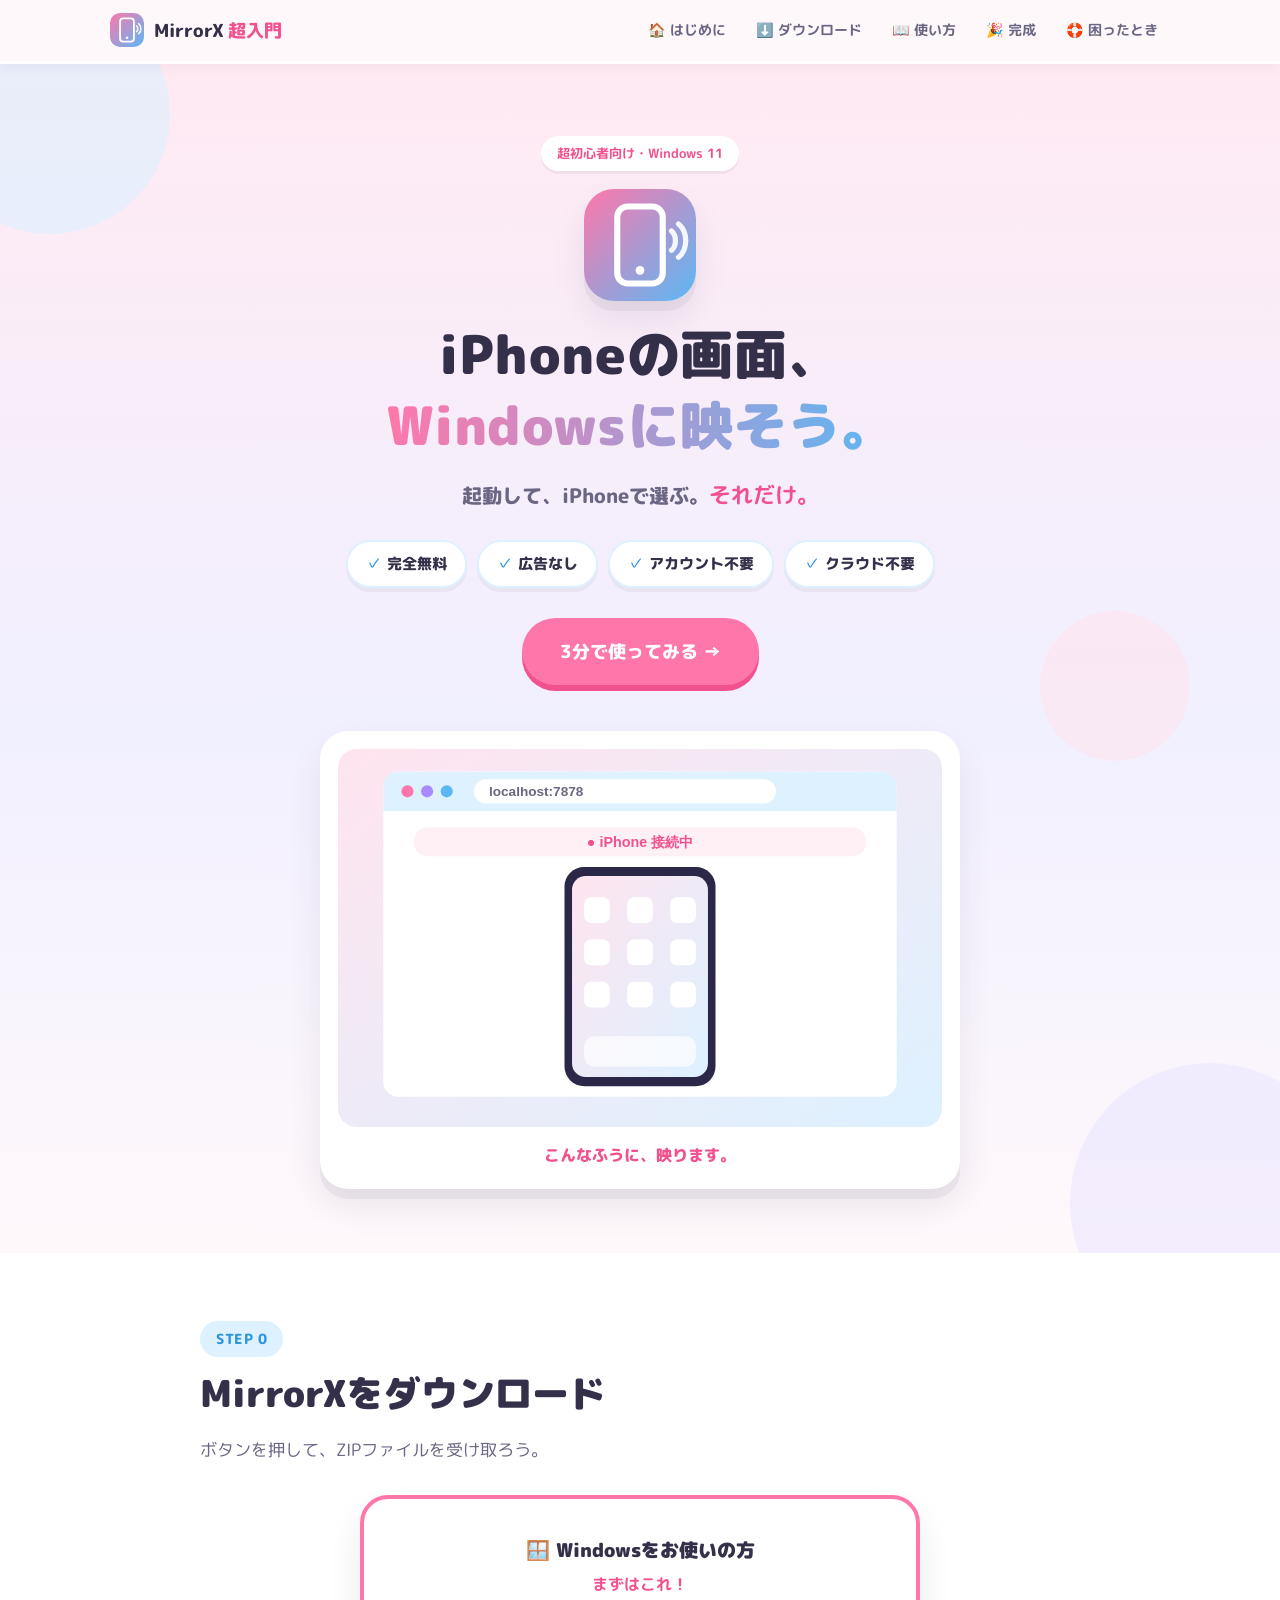
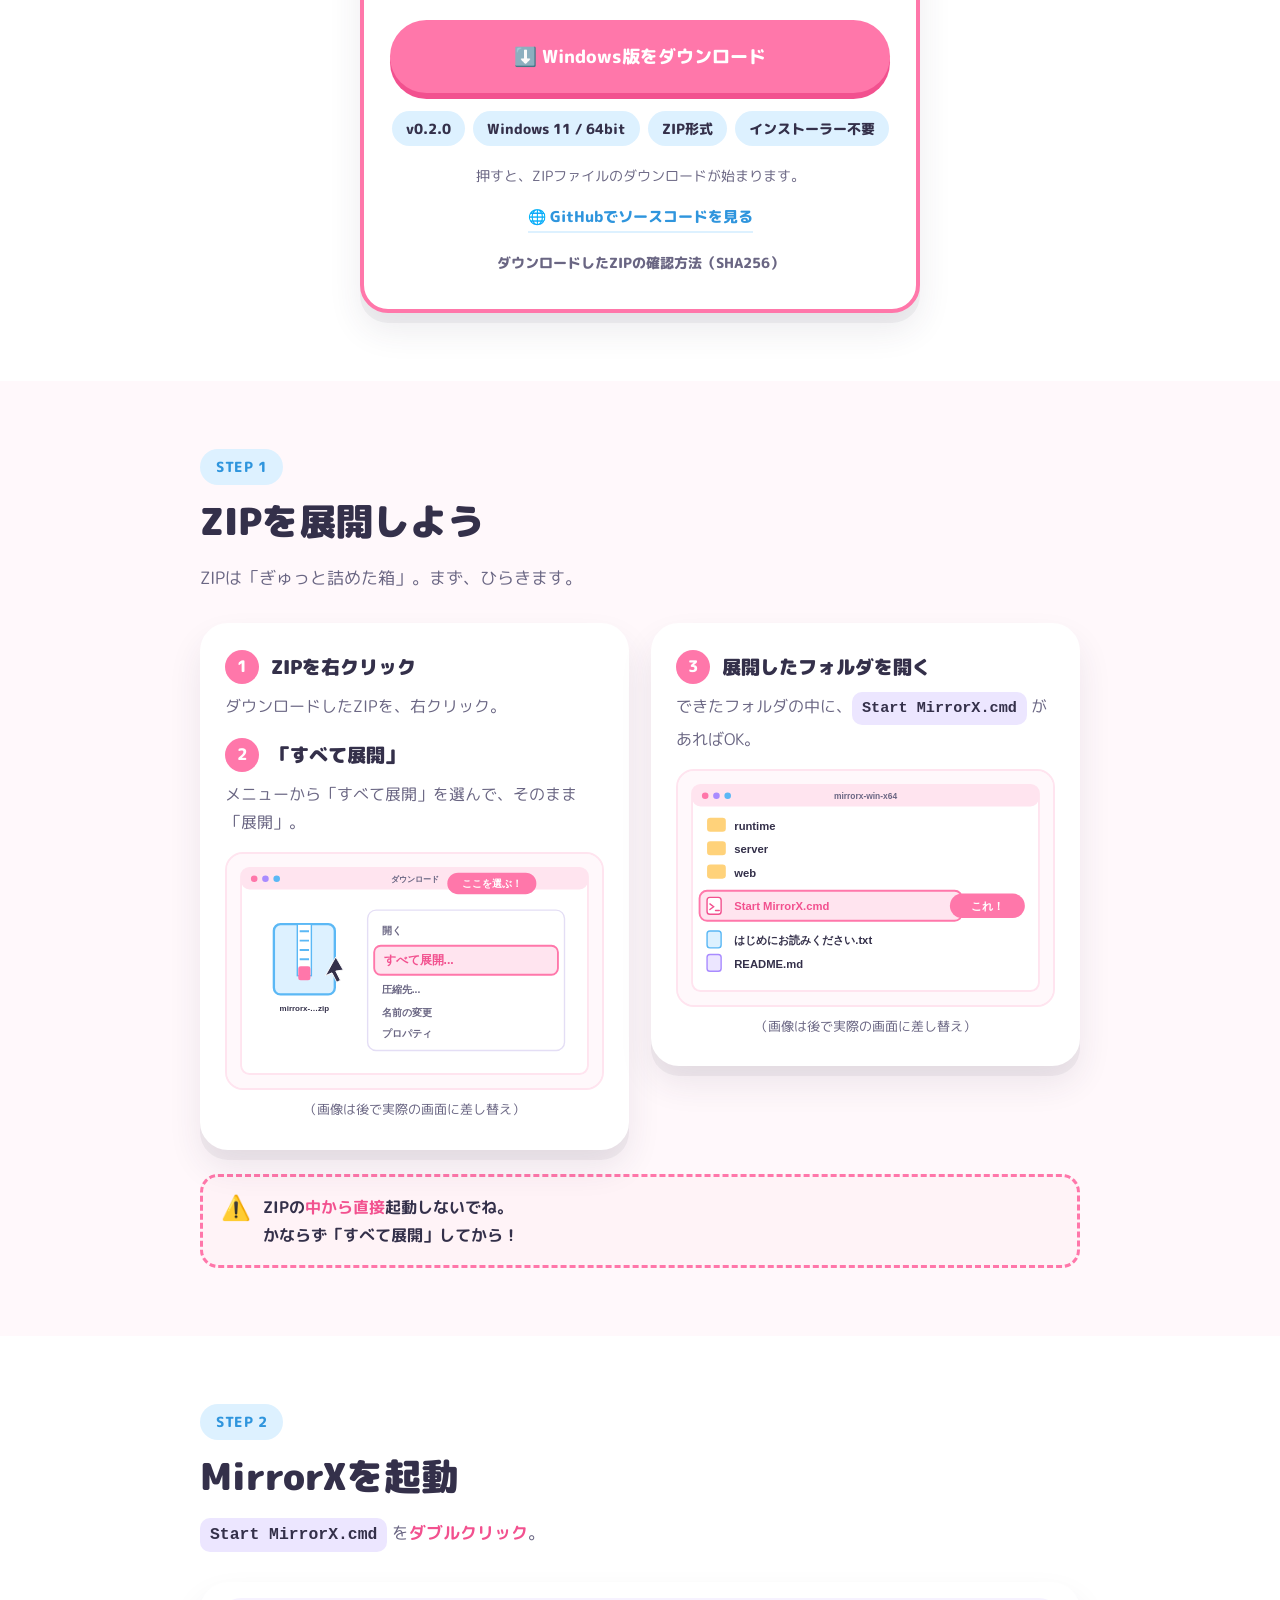
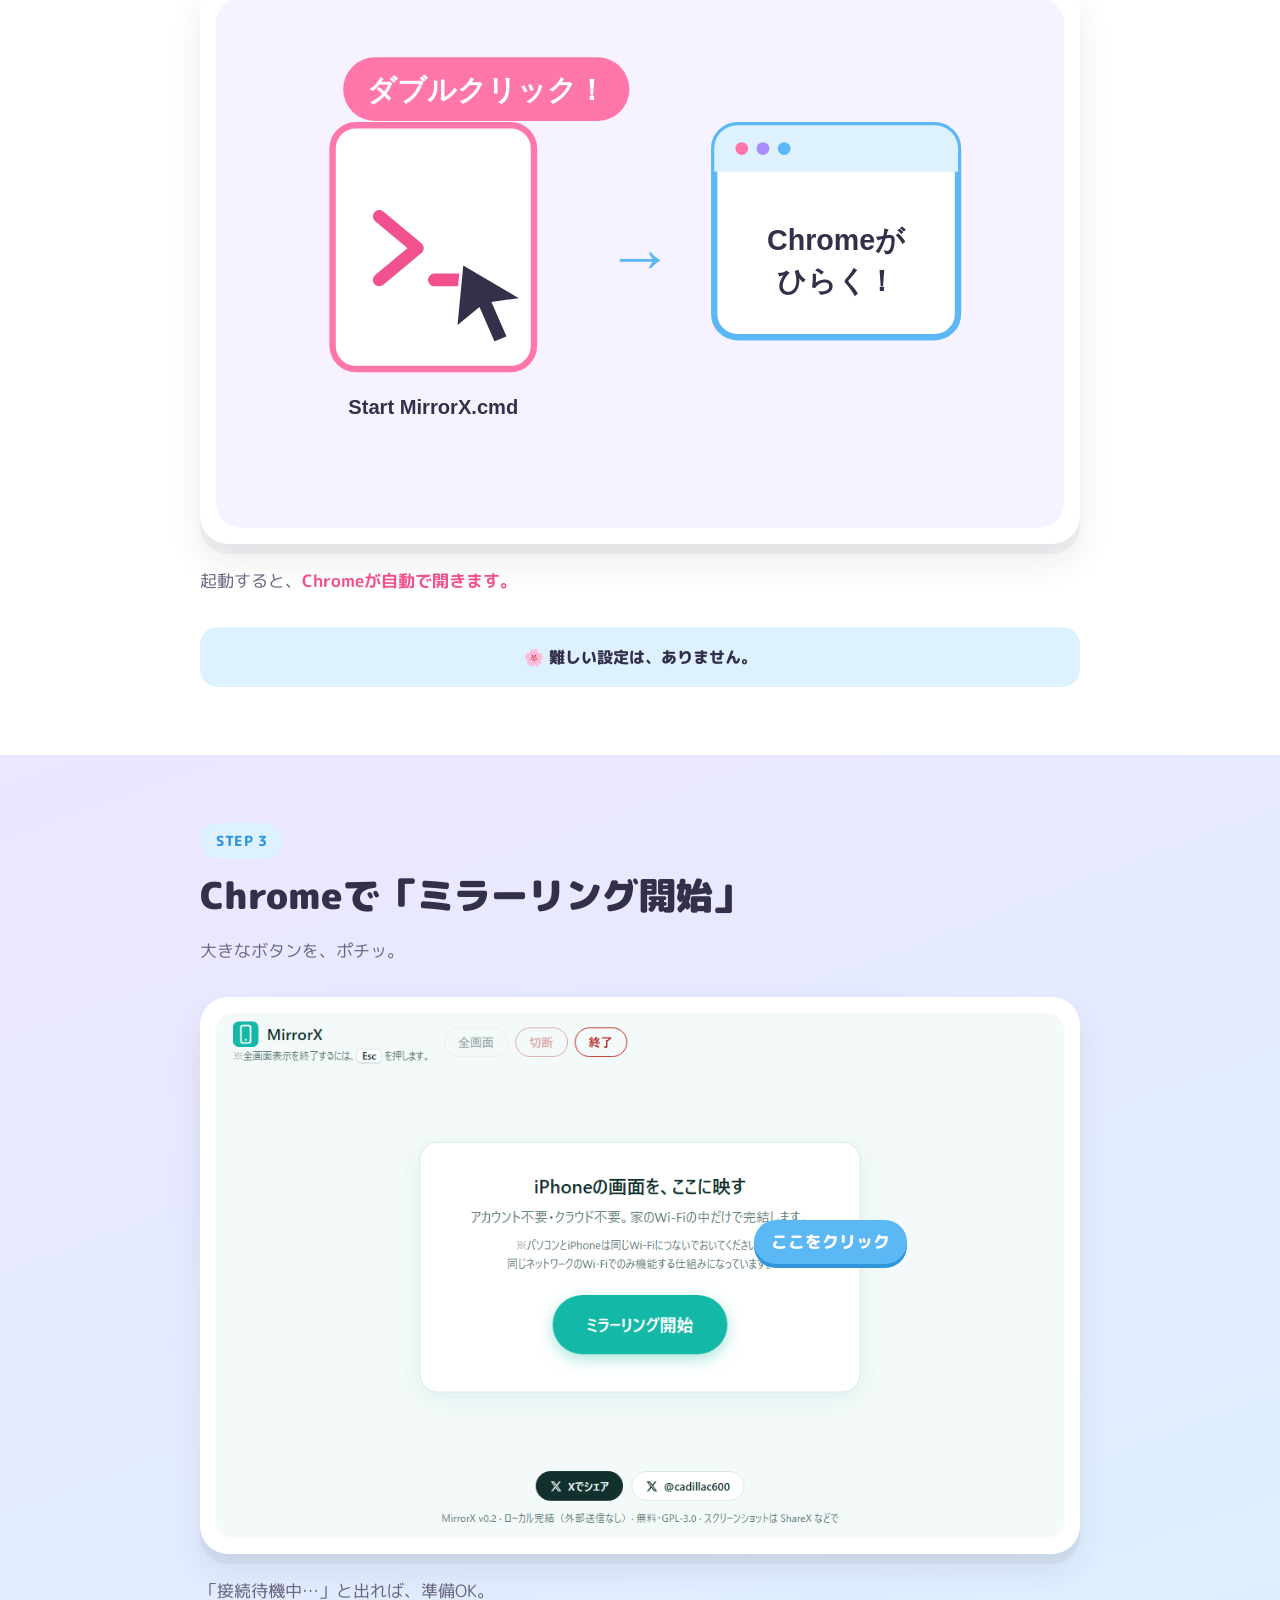
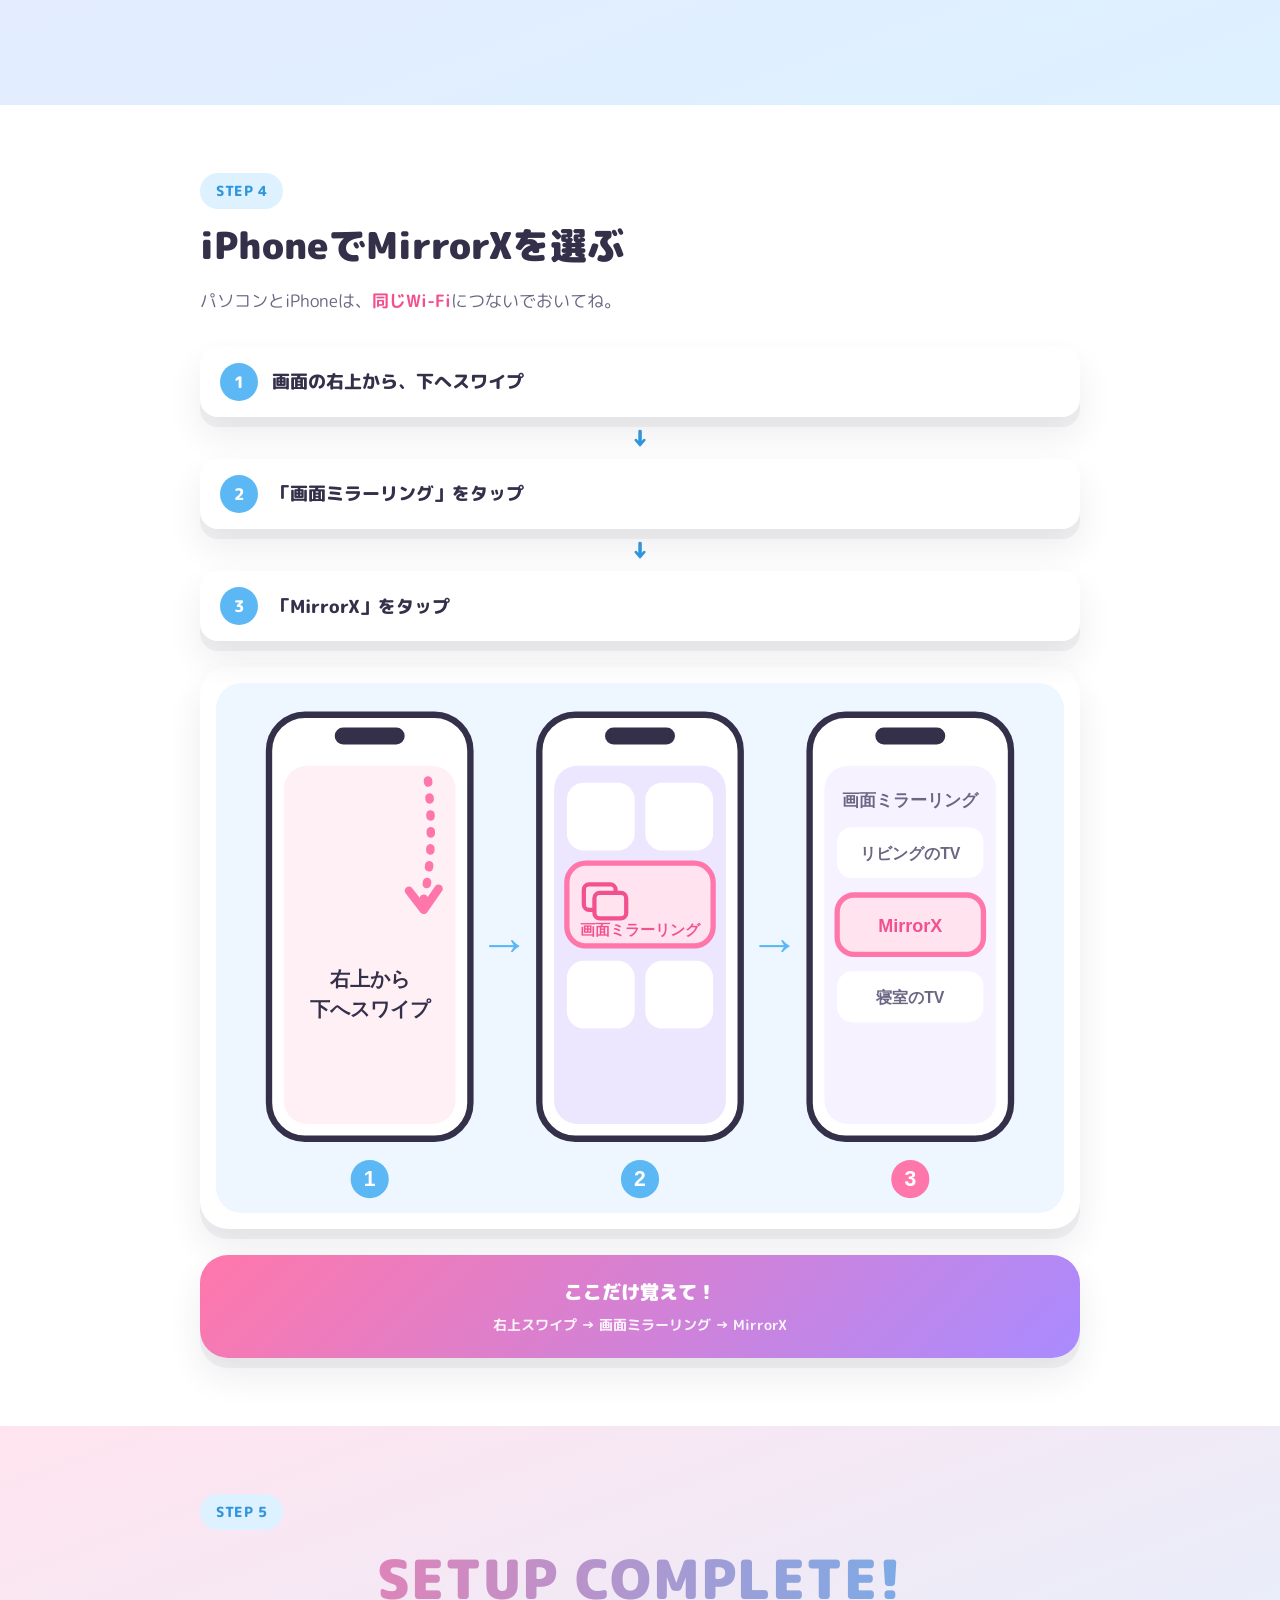
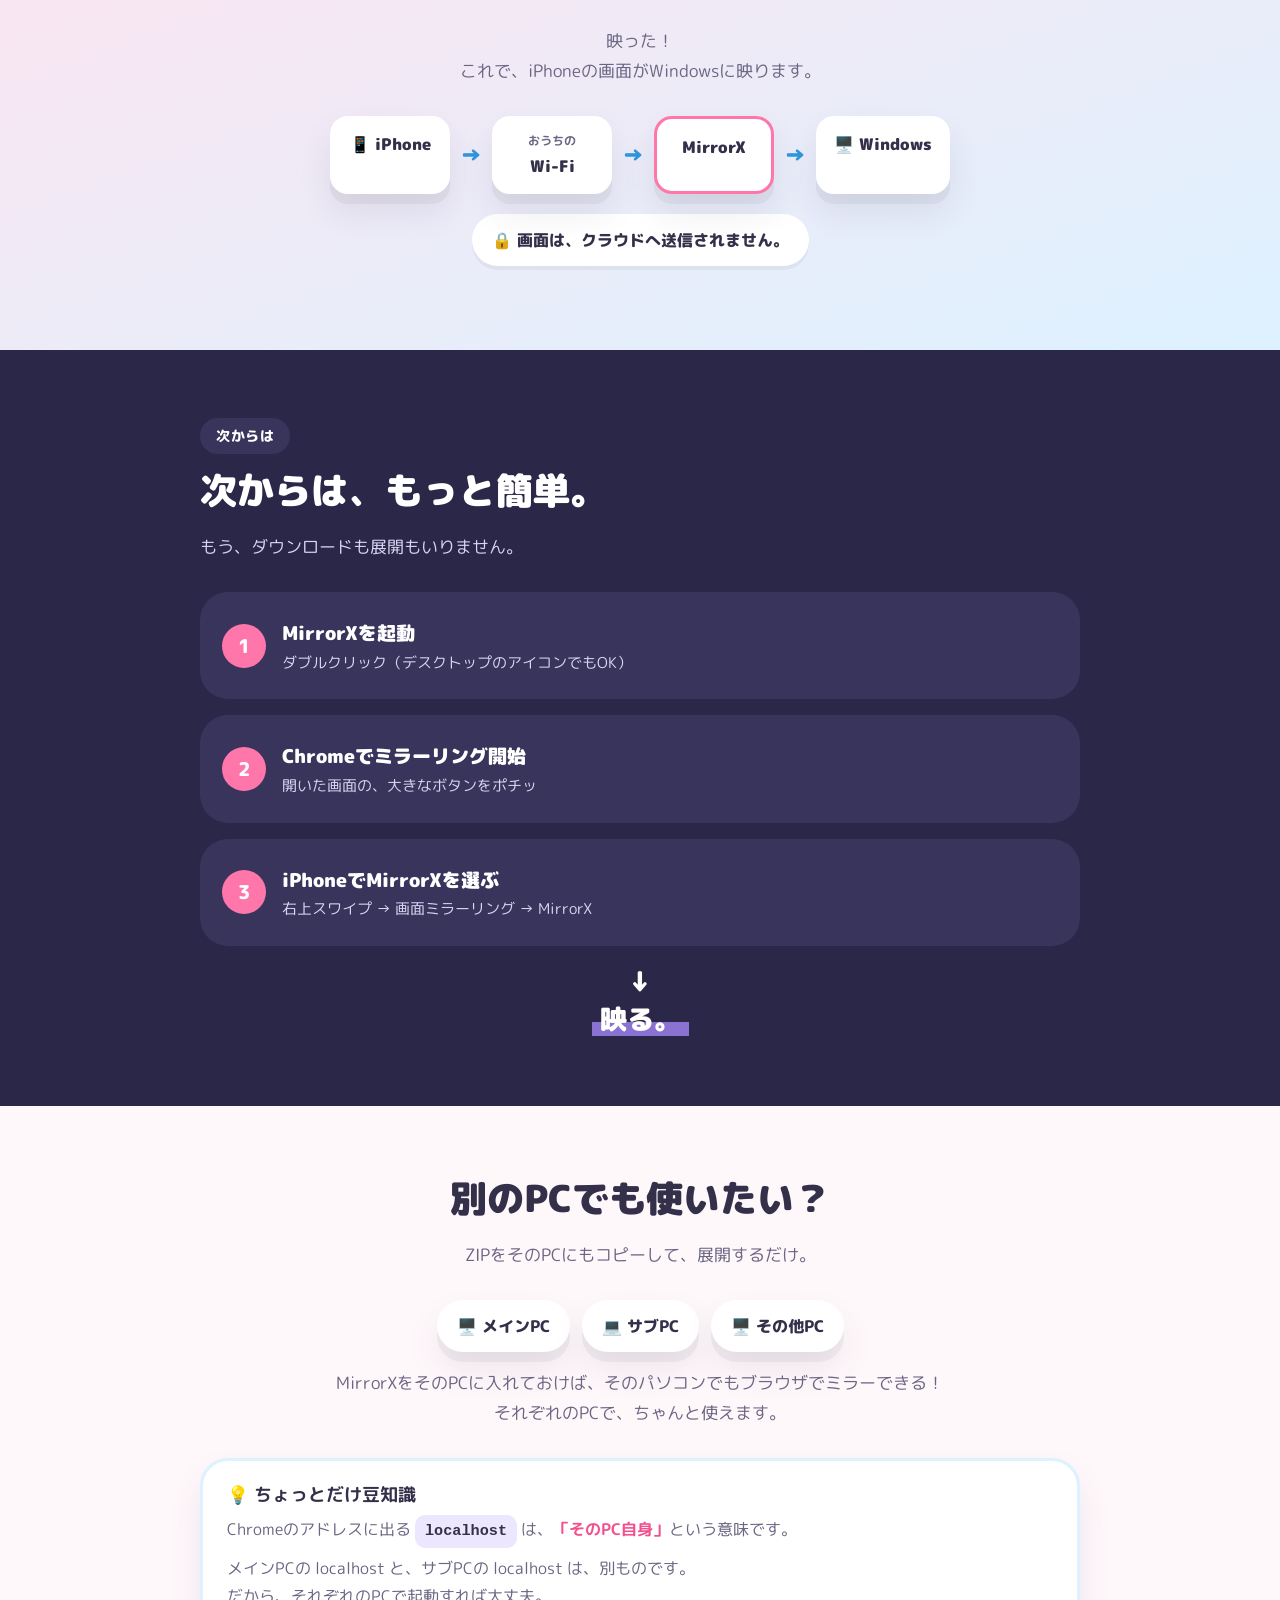
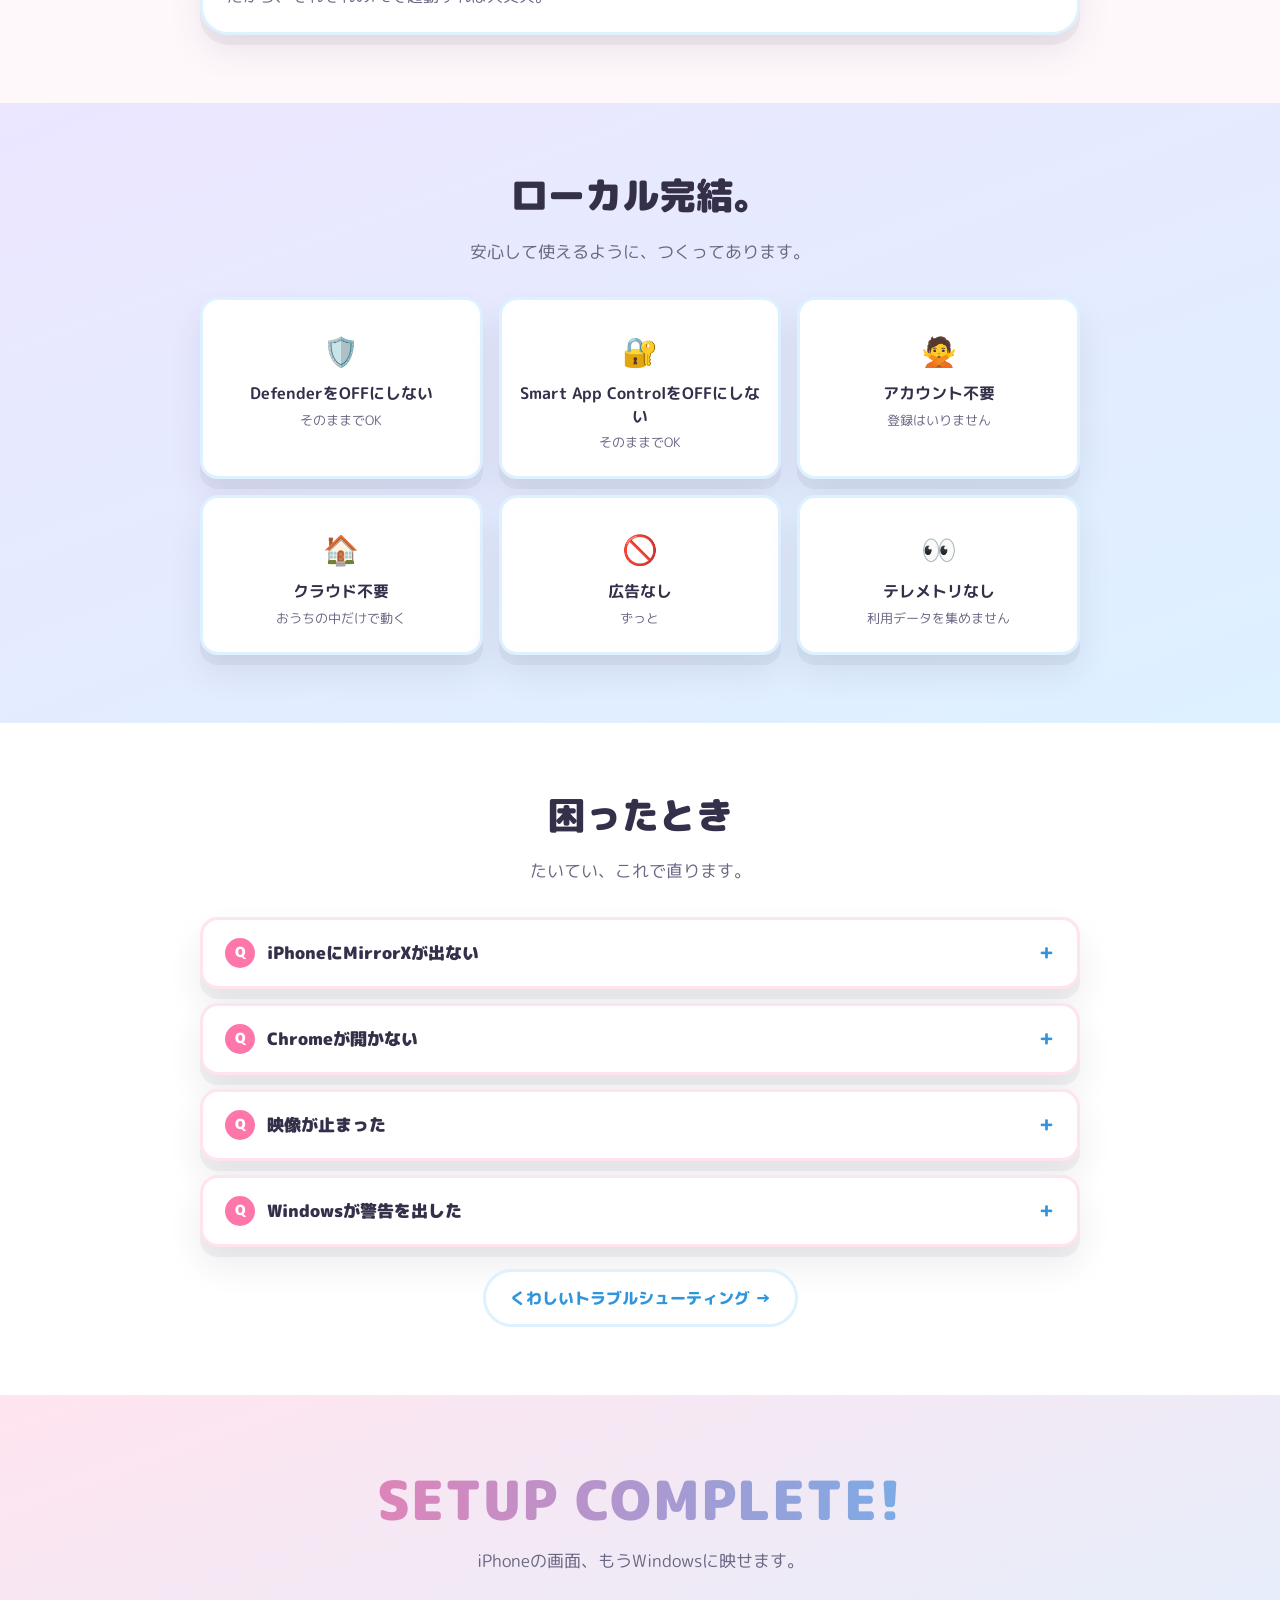
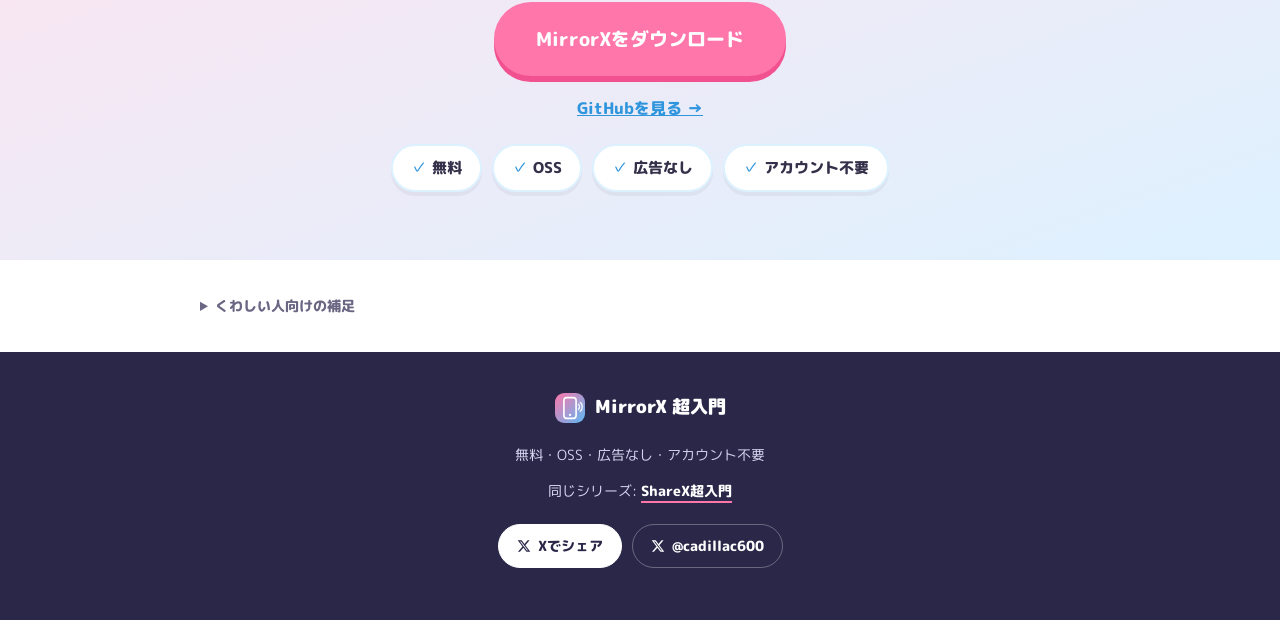
==== commit 94f7cd12: "Footer: X share + @cadillac600 buttons (same as app) Co-Authored-By: Claude Sonnet 5.5 <noreply@anth" ====
--- a/public/index.html
+++ b/public/index.html
@@ -328,6 +328,10 @@
   <a href="#top" class="footer-logo"><img src="images/logo.svg" alt="" width="30" height="30">MirrorX 超入門</a>
   <p>無料・OSS・広告なし・アカウント不要</p>
   <p>同じシリーズ: <a class="series" href="https://sharex-tutorial.pages.dev/" data-link="sharex" target="_blank" rel="noopener">ShareX超入門</a></p>
+  <div class="x-links">
+    <a class="xbtn fill" href="https://x.com/intent/tweet?text=iPhone%E3%81%AE%E7%94%BB%E9%9D%A2%E3%82%92%E3%80%81Windows%E3%81%AE%E3%83%96%E3%83%A9%E3%82%A6%E3%82%B6%E3%81%AB%E3%81%9D%E3%81%AE%E3%81%BE%E3%81%BE%E6%98%A0%E3%81%9B%E3%82%8B%E3%80%8CMirrorX%E3%80%8D%E3%80%82%E5%AE%8C%E5%85%A8%E7%84%A1%E6%96%99%E3%83%BB%E5%BA%83%E5%91%8A%E3%81%AA%E3%81%97%E3%83%BB%E3%82%A2%E3%82%AB%E3%82%A6%E3%83%B3%E3%83%88%E4%B8%8D%E8%A6%81%E3%83%BB%E3%82%AF%E3%83%A9%E3%82%A6%E3%83%89%E4%B8%8D%E8%A6%81%E3%80%82&amp;url=https%3A%2F%2Fmirrorx.jp-x.workers.dev%2F" target="_blank" rel="noopener"><svg viewBox="0 0 24 24" aria-hidden="true"><path d="M18.244 2.25h3.308l-7.227 8.26 8.502 11.24H16.17l-5.214-6.817L4.99 21.75H1.68l7.73-8.835L1.254 2.25H8.08l4.713 6.231zm-1.161 17.52h1.833L7.084 4.126H5.117z"/></svg>Xでシェア</a>
+    <a class="xbtn" href="https://x.com/cadillac600" target="_blank" rel="noopener"><svg viewBox="0 0 24 24" aria-hidden="true"><path d="M18.244 2.25h3.308l-7.227 8.26 8.502 11.24H16.17l-5.214-6.817L4.99 21.75H1.68l7.73-8.835L1.254 2.25H8.08l4.713 6.231zm-1.161 17.52h1.833L7.084 4.126H5.117z"/></svg>@cadillac600</a>
+  </div>
 </footer>
 
 <button class="to-top" id="toTop" hidden aria-label="ページの先頭へ">↑</button>
--- a/public/style.css
+++ b/public/style.css
@@ -449,3 +449,9 @@
   .safe-grid{ grid-template-columns:1fr; }
   .nav-logo{ font-size:1.02rem; }
 }
+.x-links{ display:flex; flex-wrap:wrap; justify-content:center; gap:10px; margin-top:20px; }
+.xbtn{ display:inline-flex; align-items:center; gap:7px; padding:9px 18px; border-radius:999px; border:1px solid rgba(255,255,255,.3); color:#fff; text-decoration:none; font-weight:800; font-size:.85rem; background:transparent; transition:.15s; }
+.xbtn svg{ width:14px; height:14px; fill:currentColor; }
+.xbtn:hover{ border-color:var(--pink); color:var(--pink); }
+.xbtn.fill{ background:#fff; color:var(--night); border-color:#fff; }
+.xbtn.fill:hover{ background:var(--pink); border-color:var(--pink); color:#fff; }
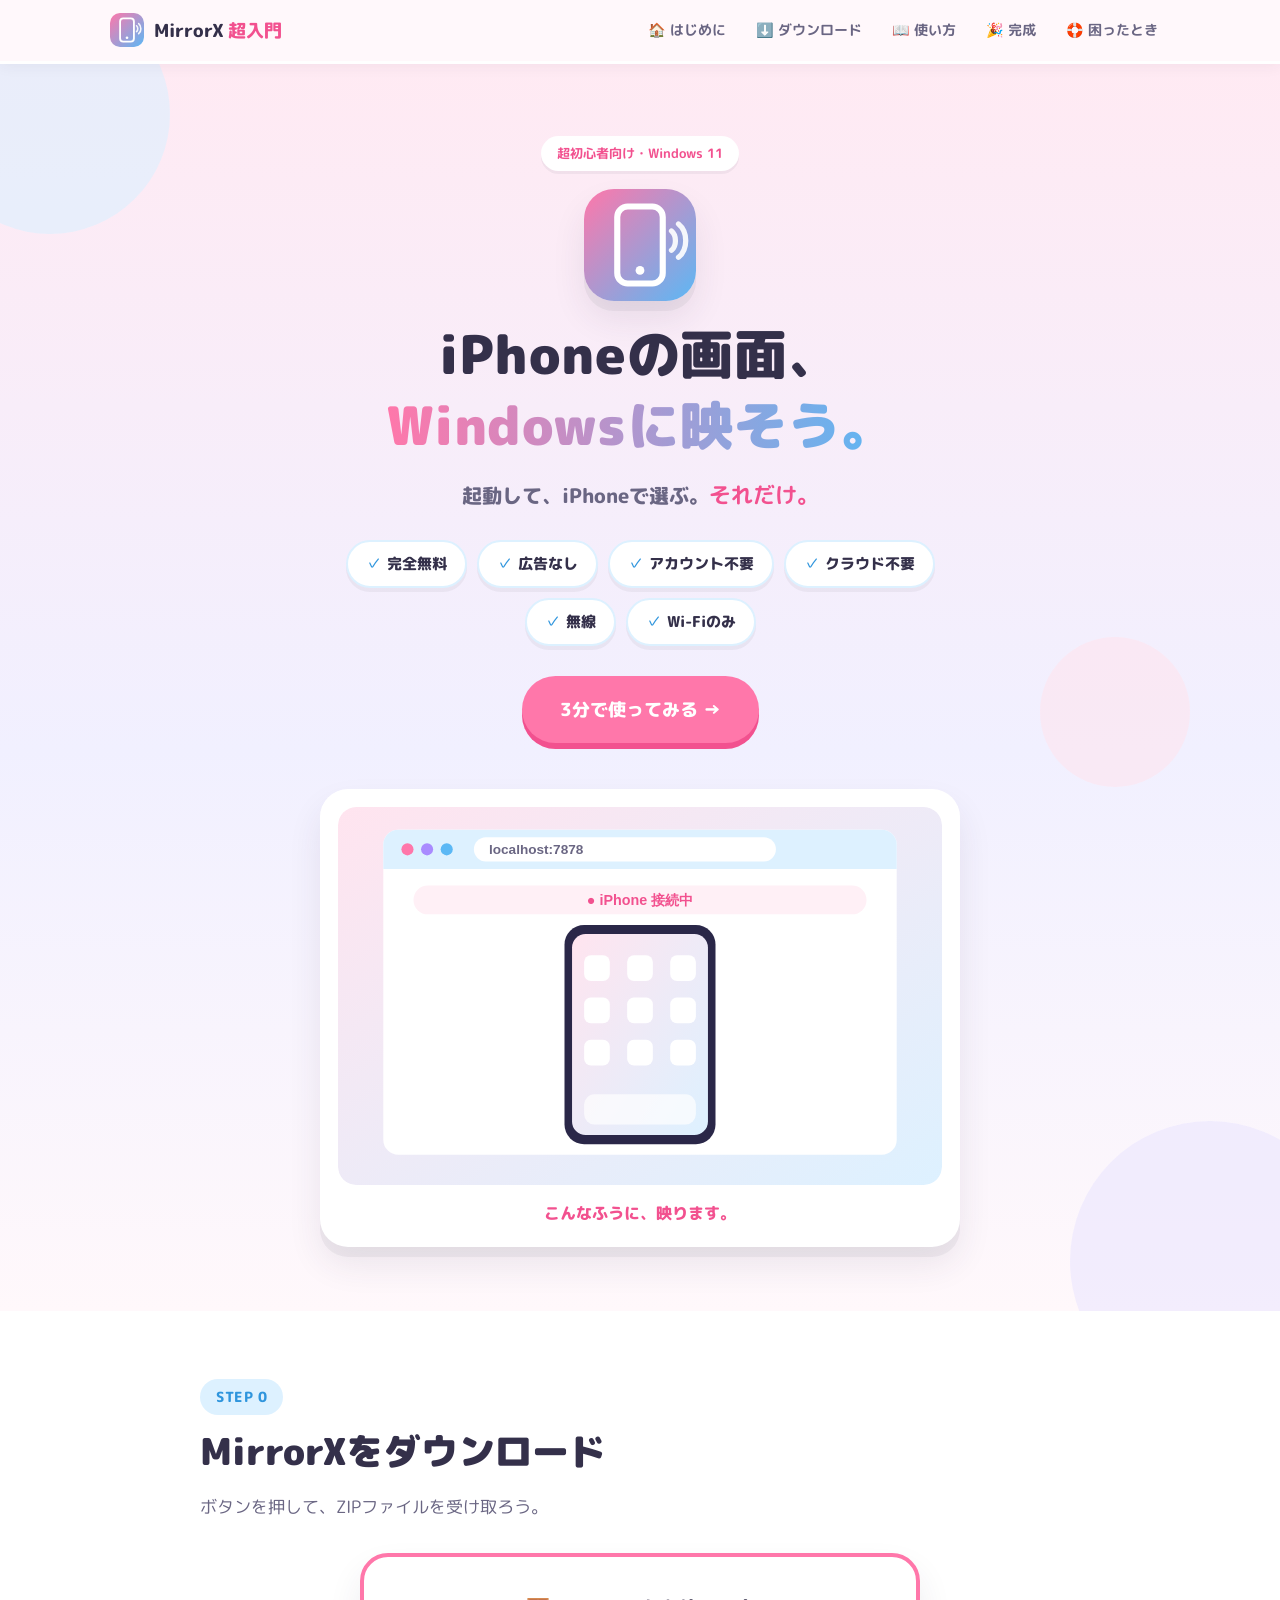
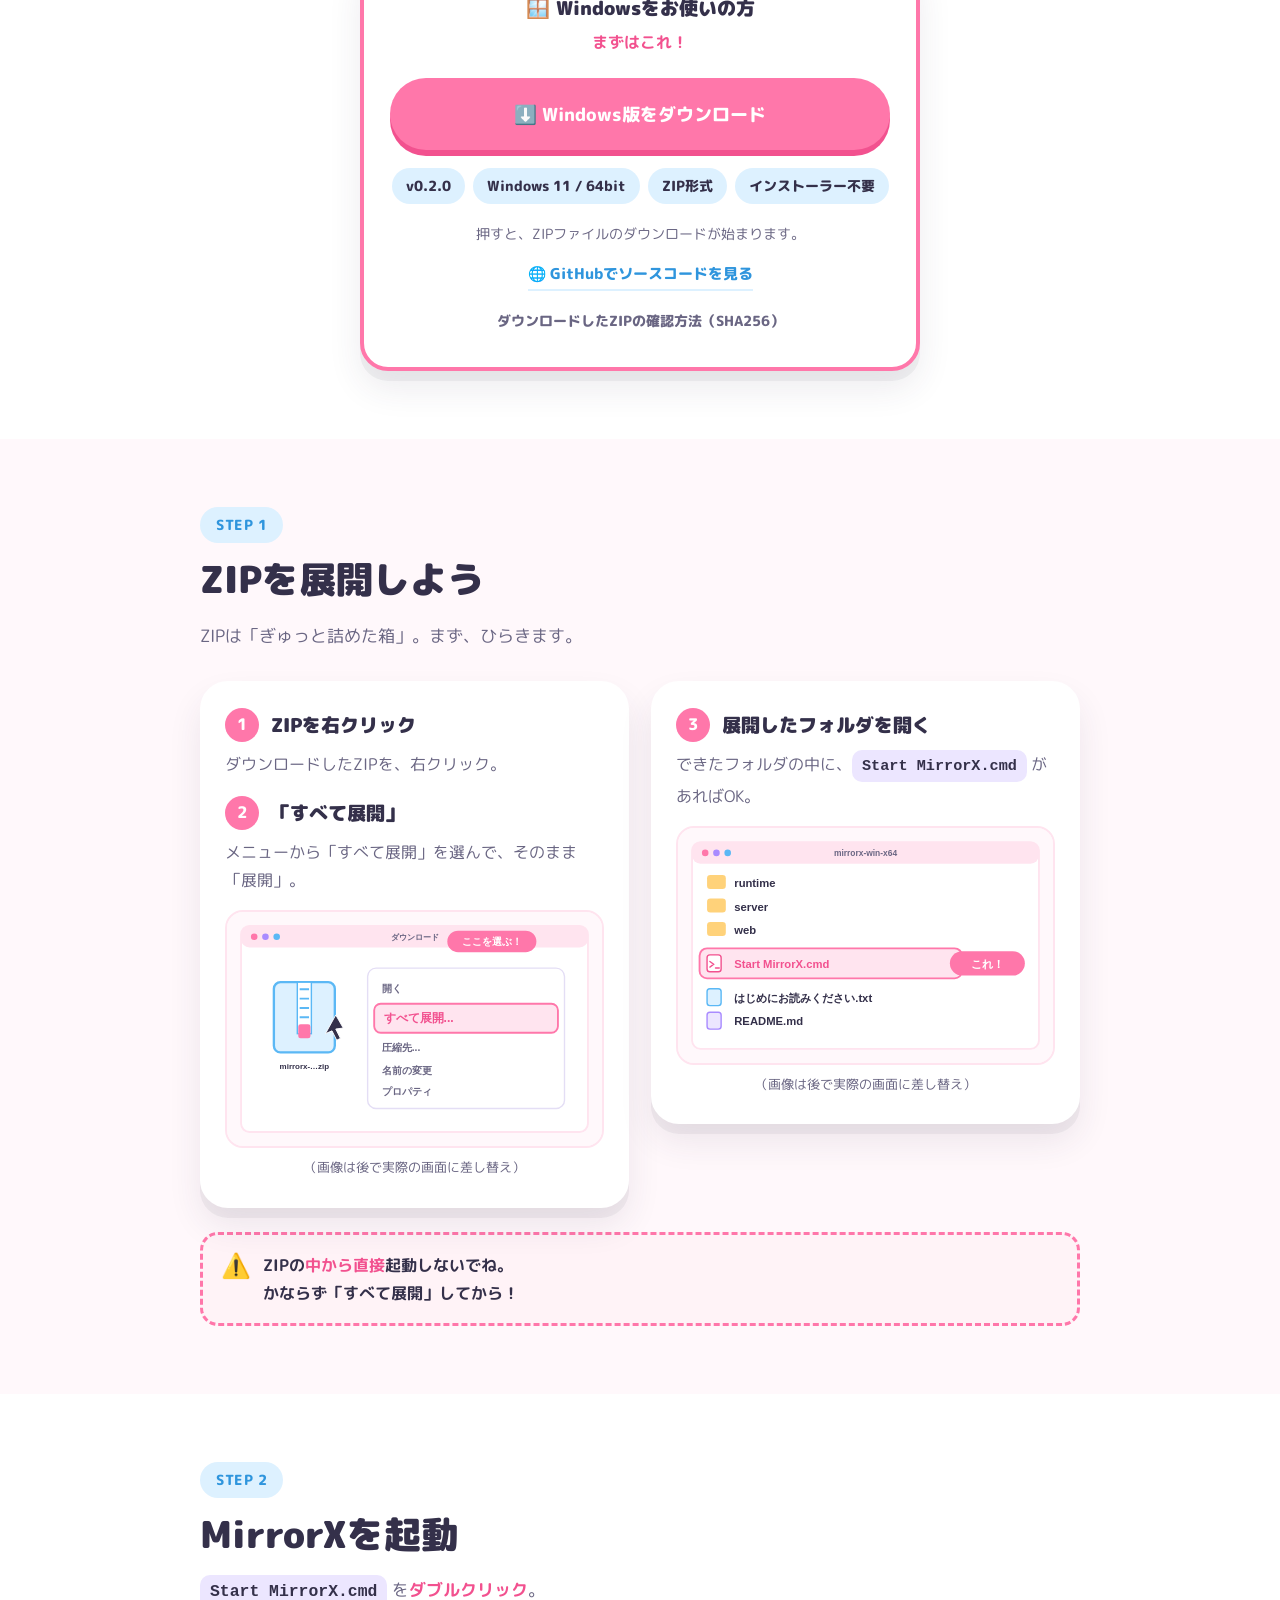
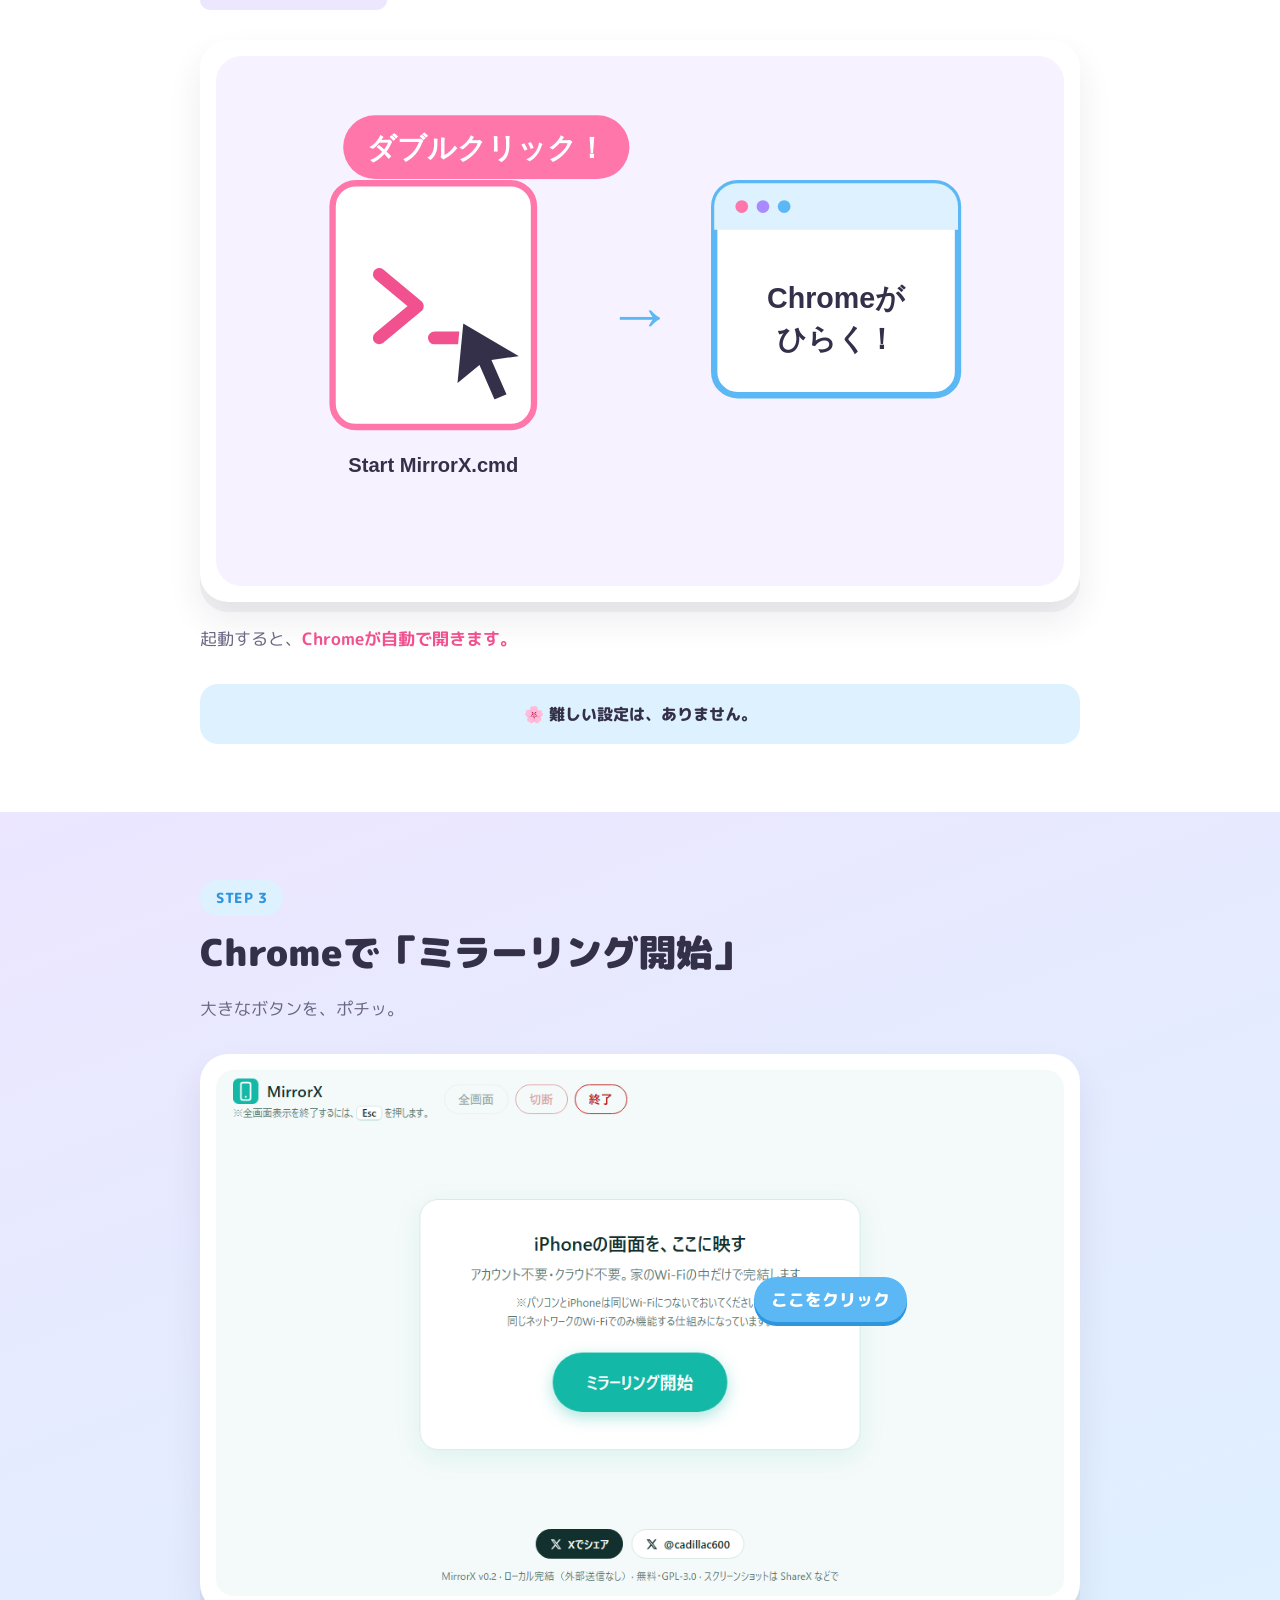
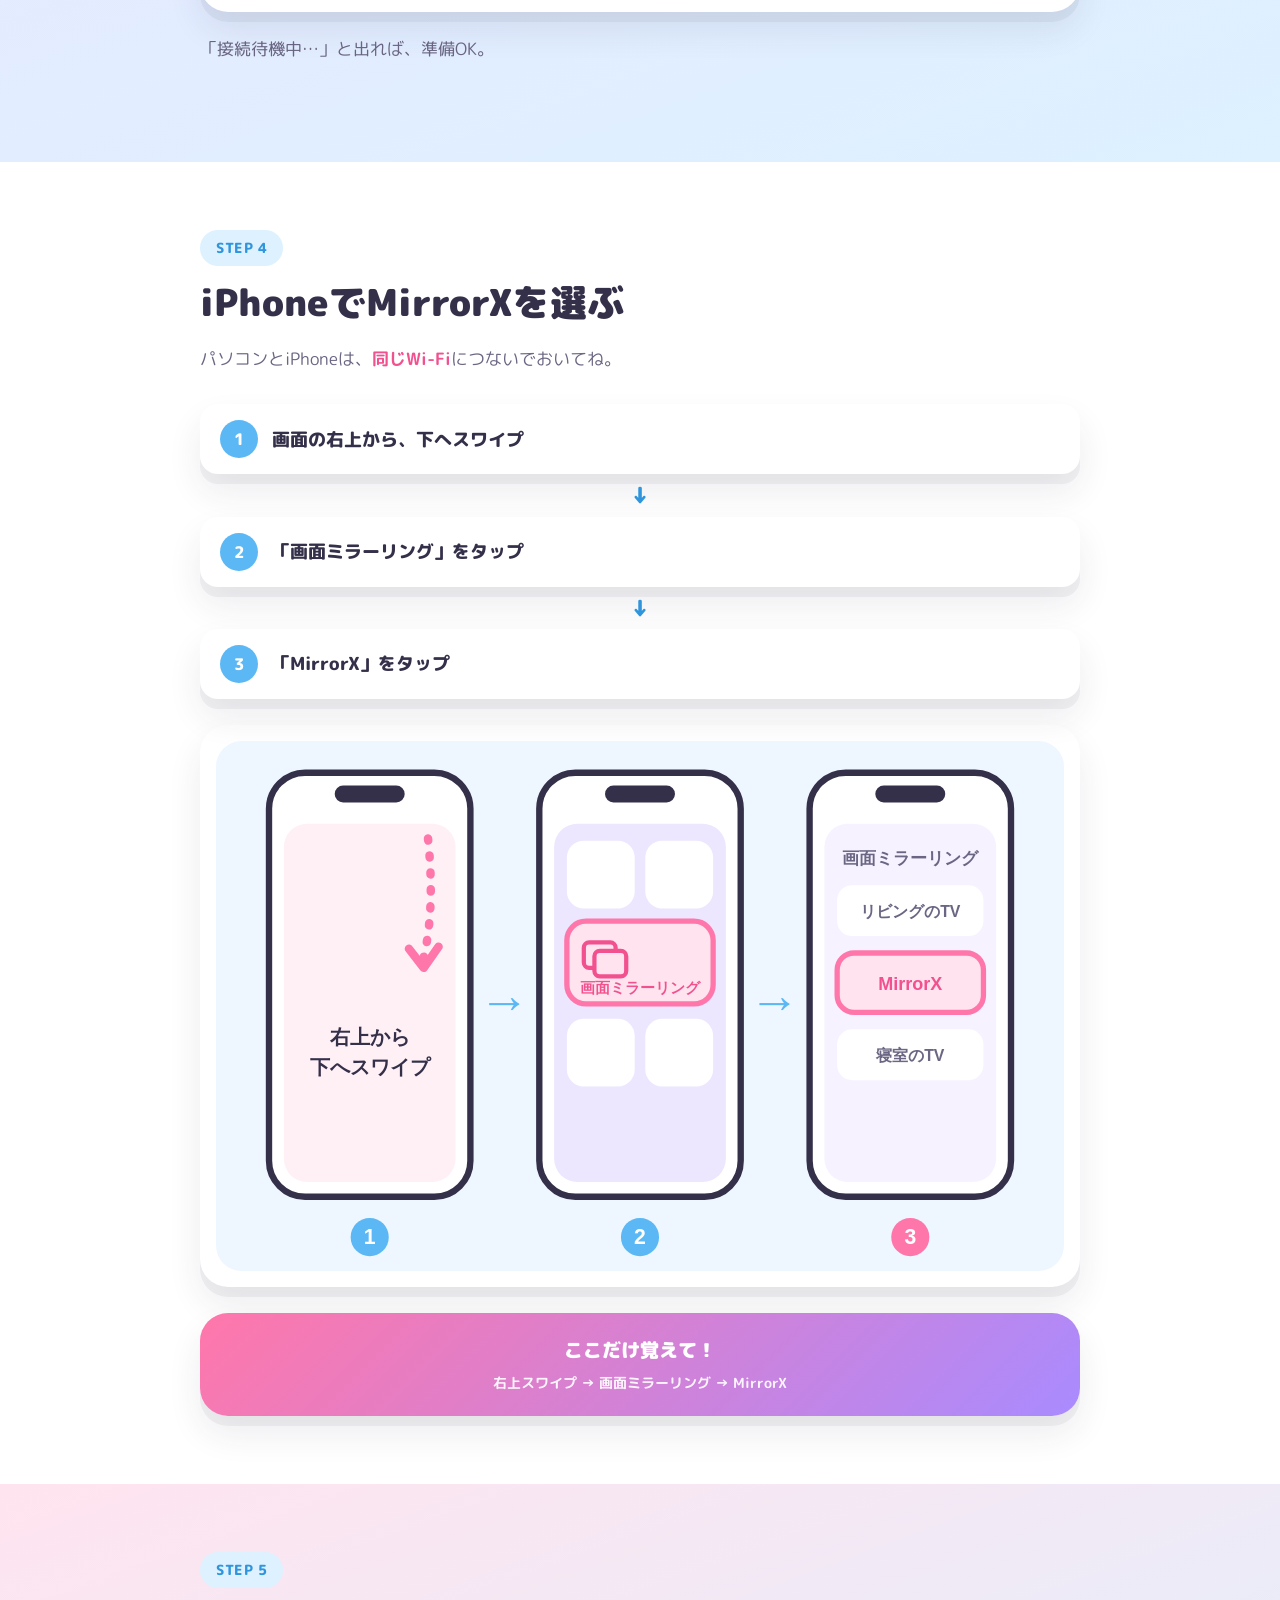
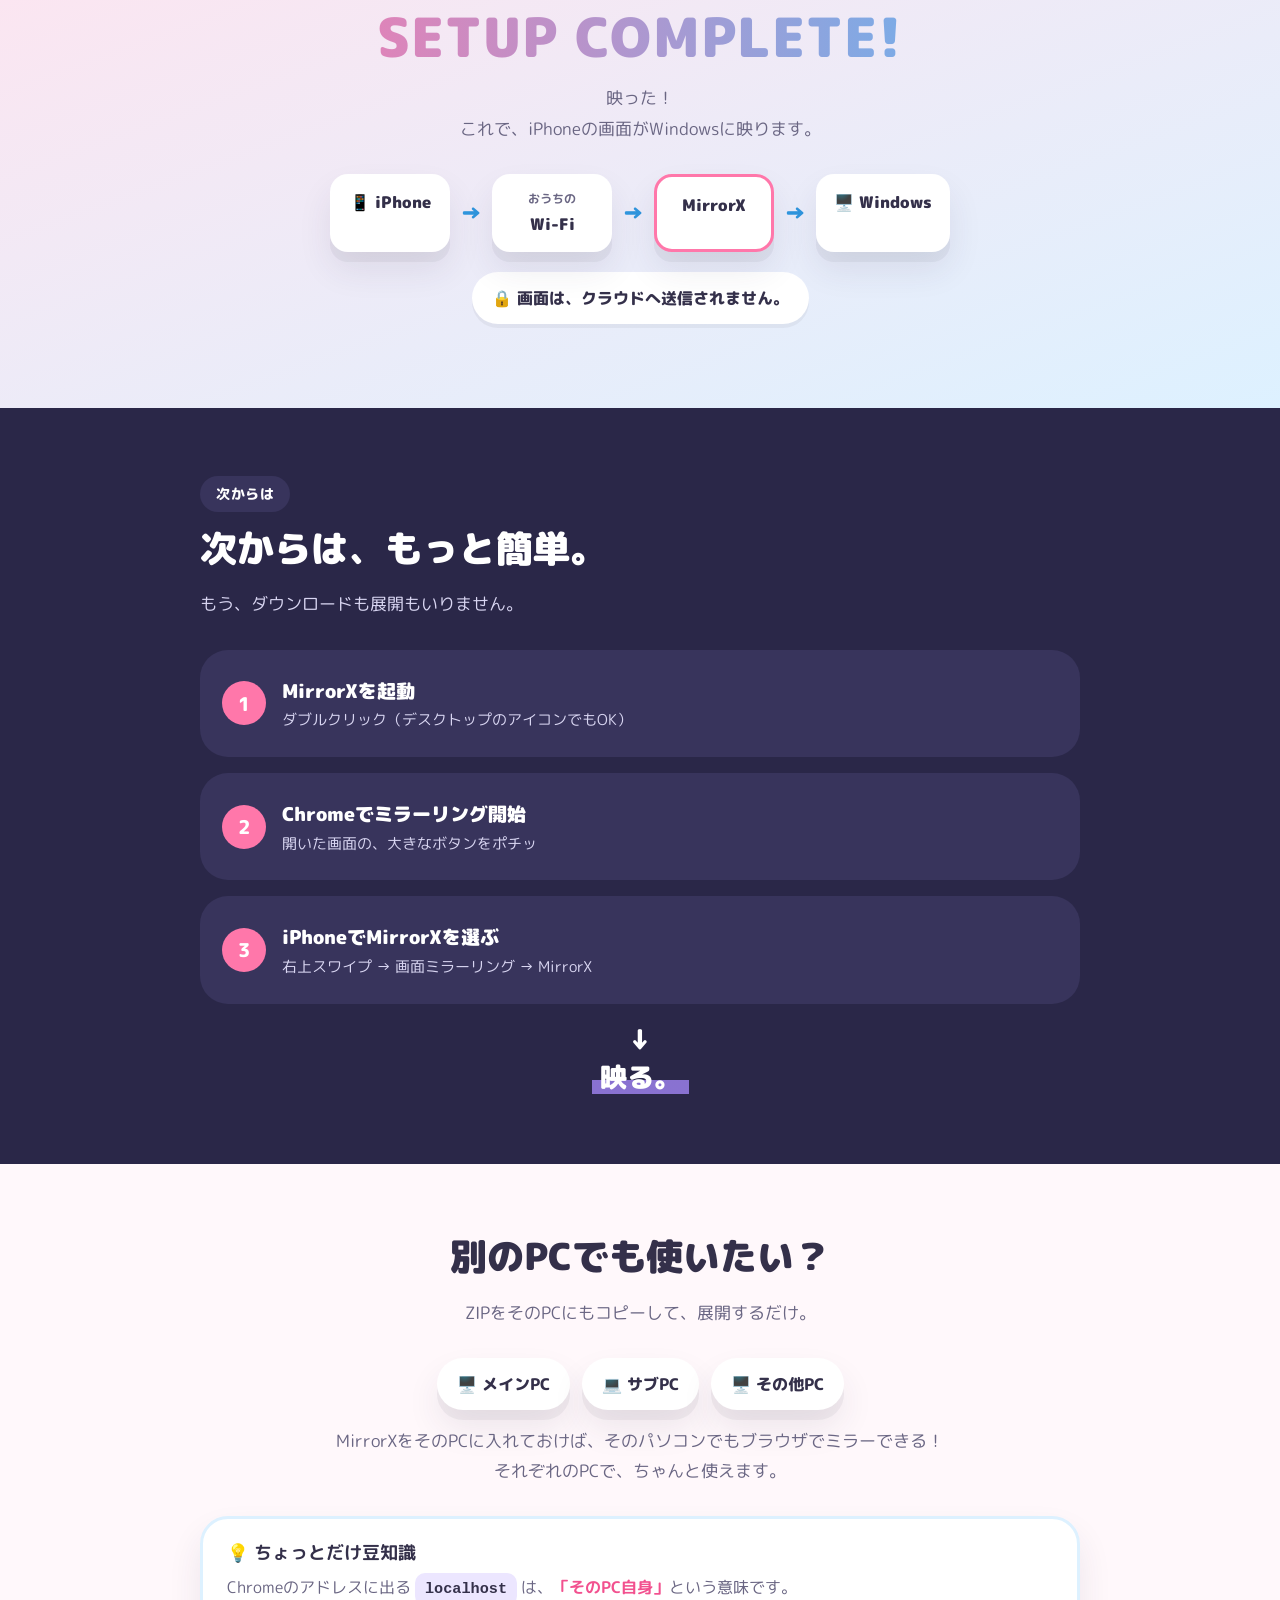
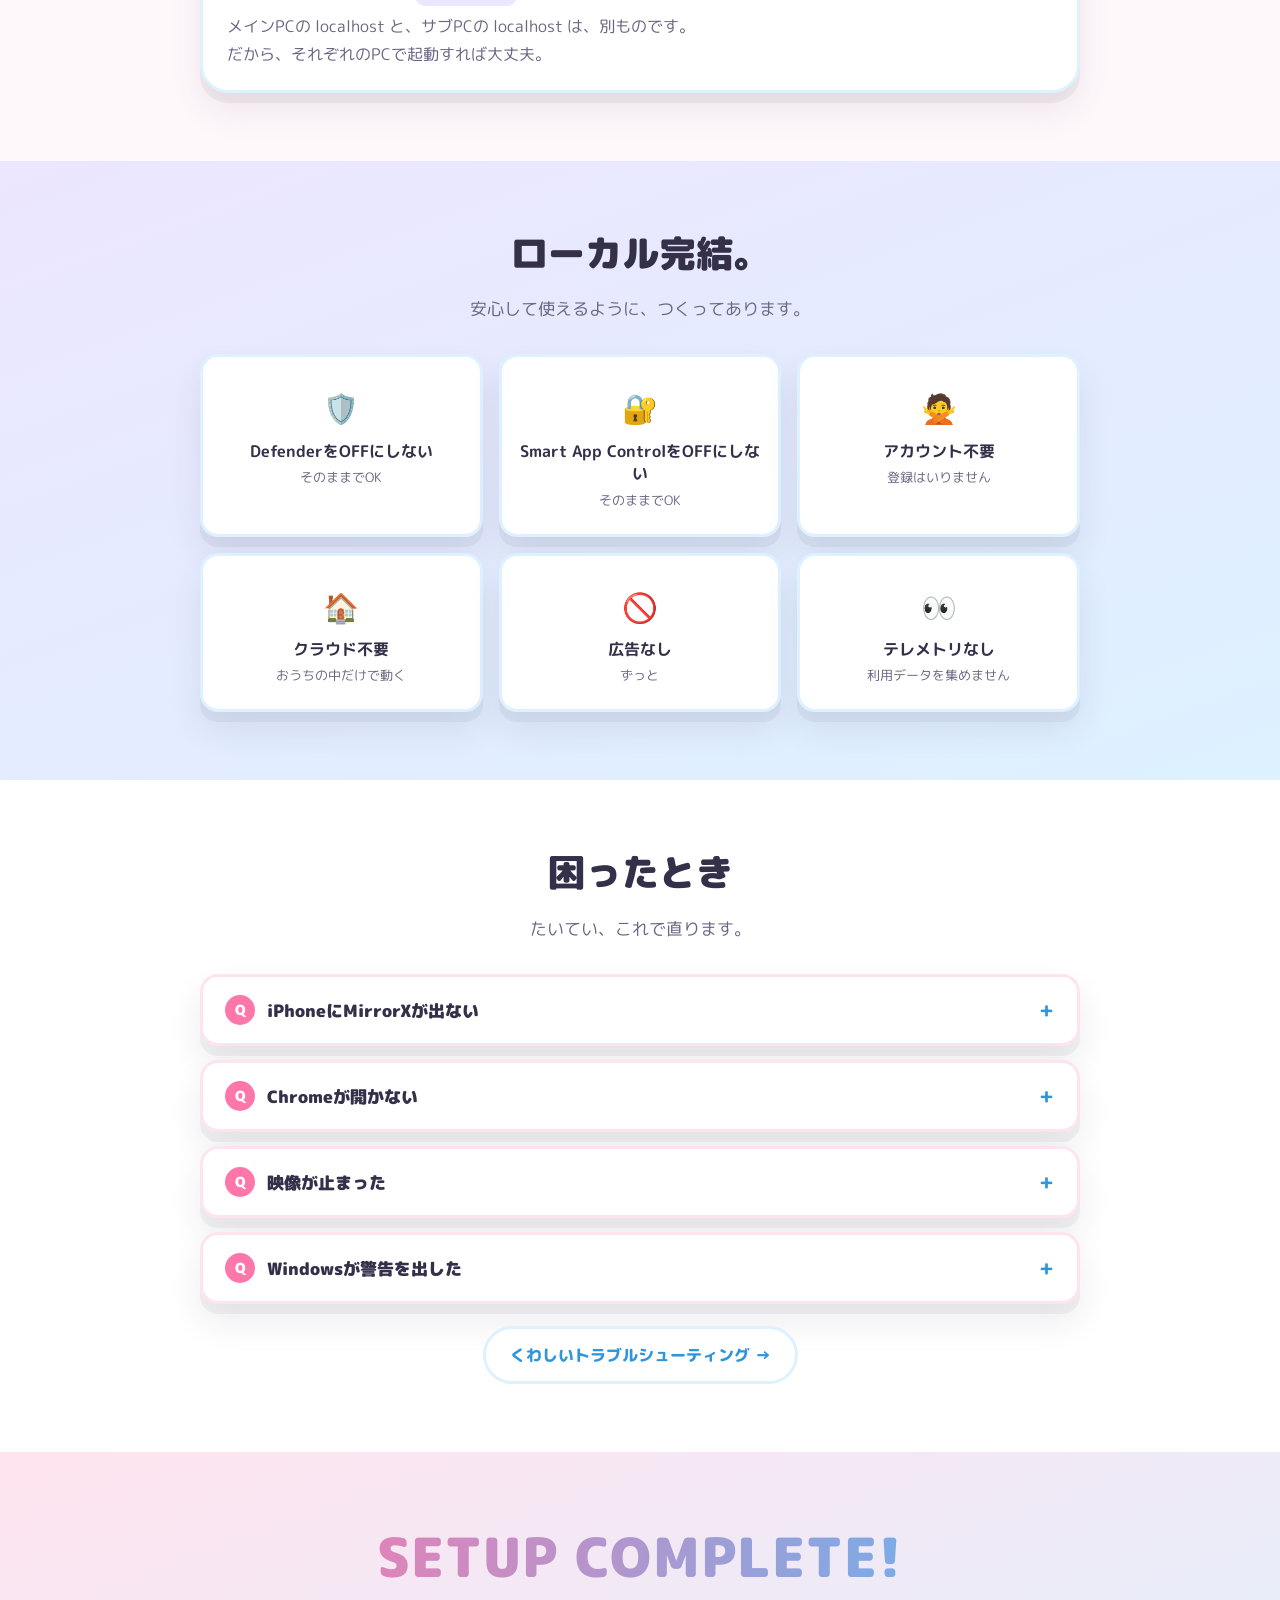
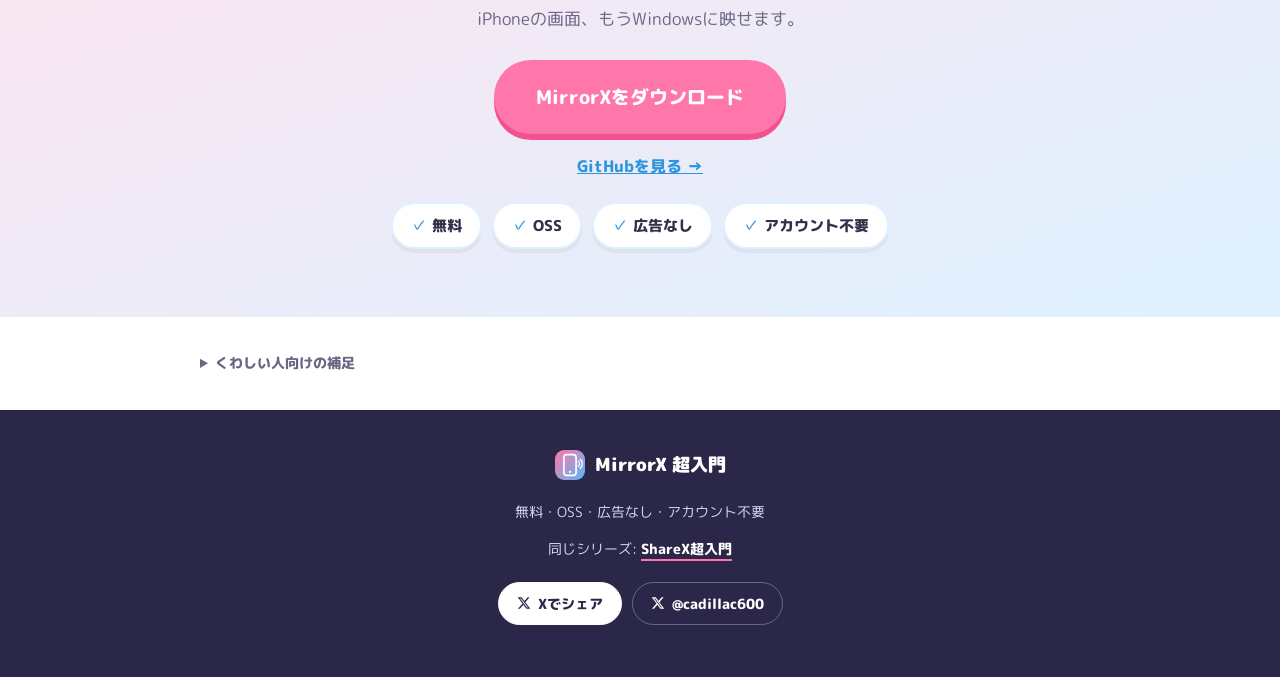
==== commit 32b35522: "Hero badges: add 無線 / Wi-Fiのみ Co-Authored-By: Claude Sonnet 5.5 <noreply@anthropic.com>" ====
--- a/public/index.html
+++ b/public/index.html
@@ -14,13 +14,13 @@
 <meta property="og:url" content="https://mirrorx.jp-x.workers.dev/">
 <meta property="og:title" content="MirrorX 超入門｜iPhoneの画面、Windowsに映そう">
 <meta property="og:description" content="起動して、iPhoneで選ぶ。それだけ。完全無料・広告なし・アカウント不要・クラウド不要。">
-<meta property="og:image" content="https://mirrorx.jp-x.workers.dev/images/og-image.png">
+<meta property="og:image" content="https://mirrorx.jp-x.workers.dev/images/og-image.png?v=3">
 <meta property="og:image:width" content="1200">
 <meta property="og:image:height" content="630">
 <meta name="twitter:card" content="summary_large_image">
 <meta name="twitter:title" content="MirrorX 超入門｜iPhoneの画面、Windowsに映そう">
 <meta name="twitter:description" content="起動して、iPhoneで選ぶ。それだけ。完全無料・広告なし・アカウント不要・クラウド不要。">
-<meta name="twitter:image" content="https://mirrorx.jp-x.workers.dev/images/og-image.png">
+<meta name="twitter:image" content="https://mirrorx.jp-x.workers.dev/images/og-image.png?v=3">
 
 <link rel="icon" href="images/logo.svg" type="image/svg+xml">
 <link rel="icon" href="images/favicon-32.png" sizes="32x32" type="image/png">
@@ -77,6 +77,8 @@
       <span class="free-badge"><b>✓</b> 広告なし</span>
       <span class="free-badge"><b>✓</b> アカウント不要</span>
       <span class="free-badge"><b>✓</b> クラウド不要</span>
+      <span class="free-badge"><b>✓</b> 無線</span>
+      <span class="free-badge"><b>✓</b> Wi-Fiのみ</span>
     </div>
 
     <a href="#step0" class="cta-button">3分で使ってみる <span aria-hidden="true">→</span></a>
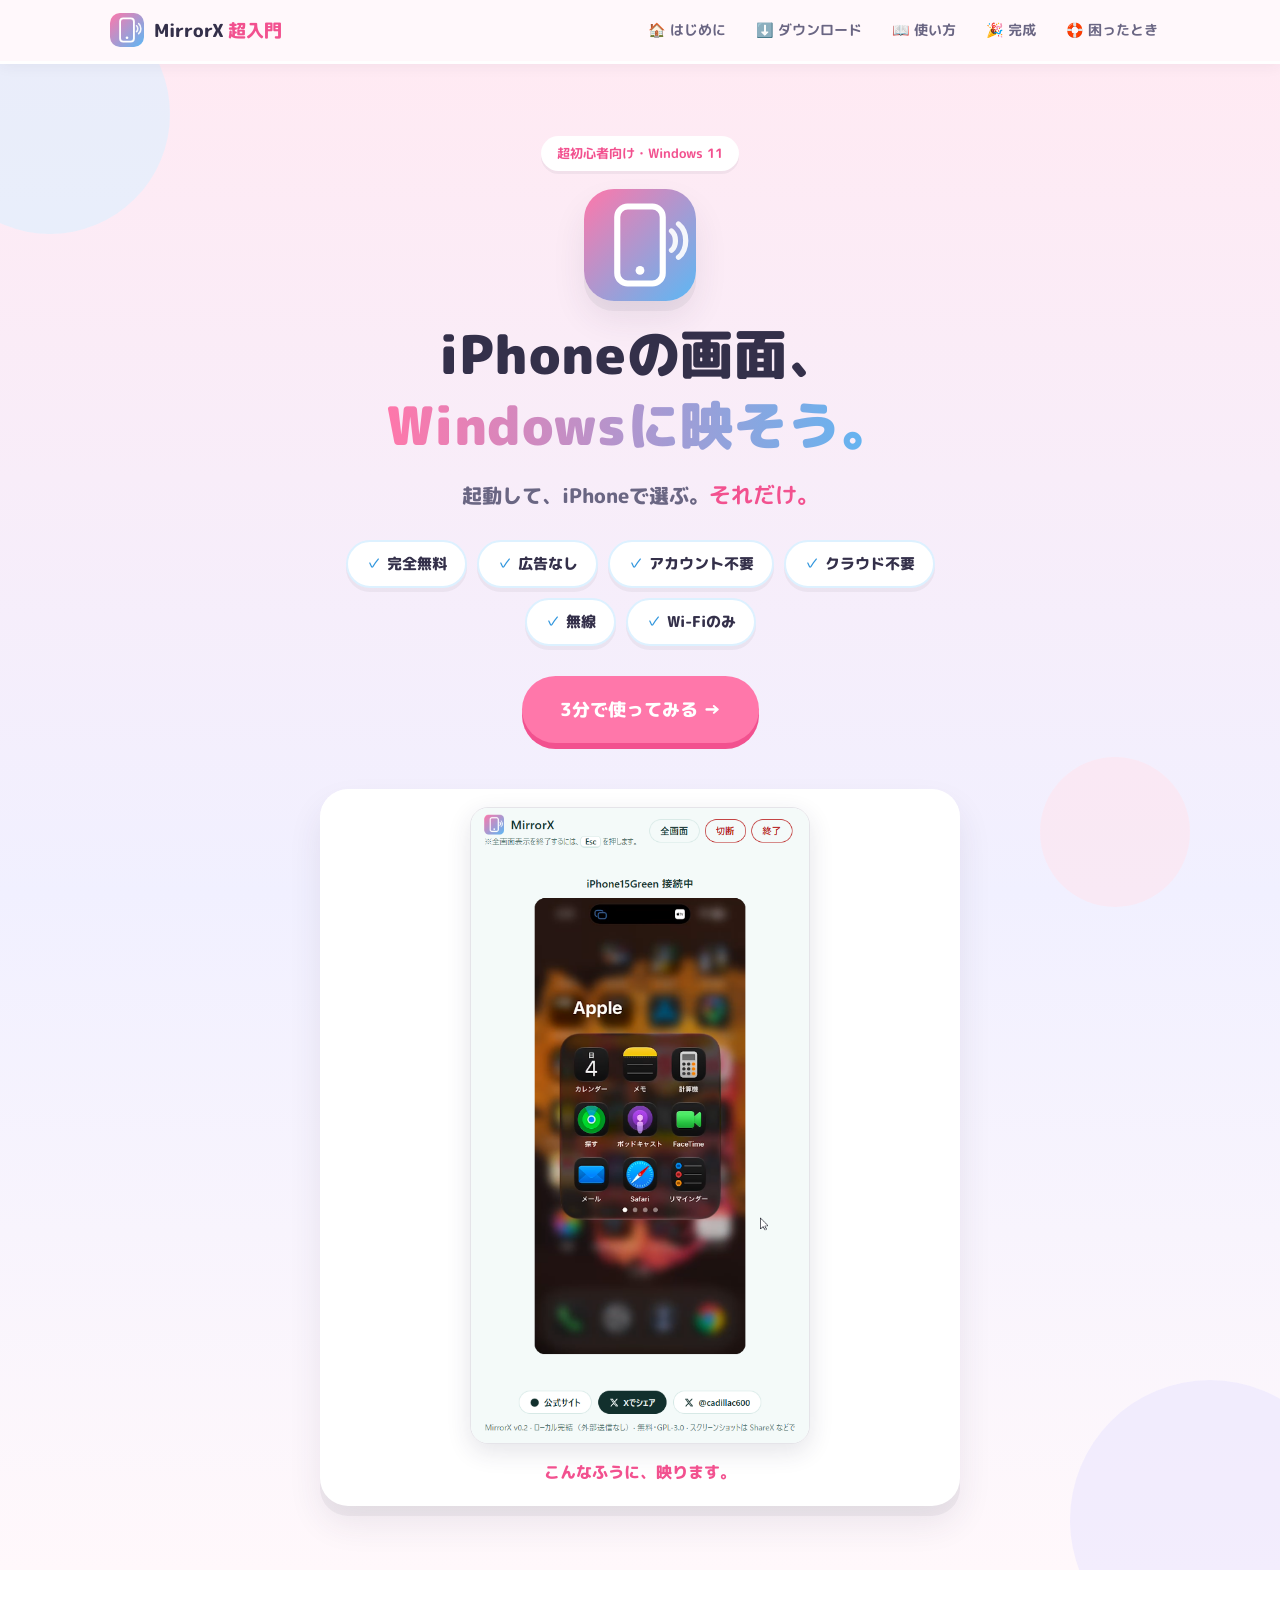
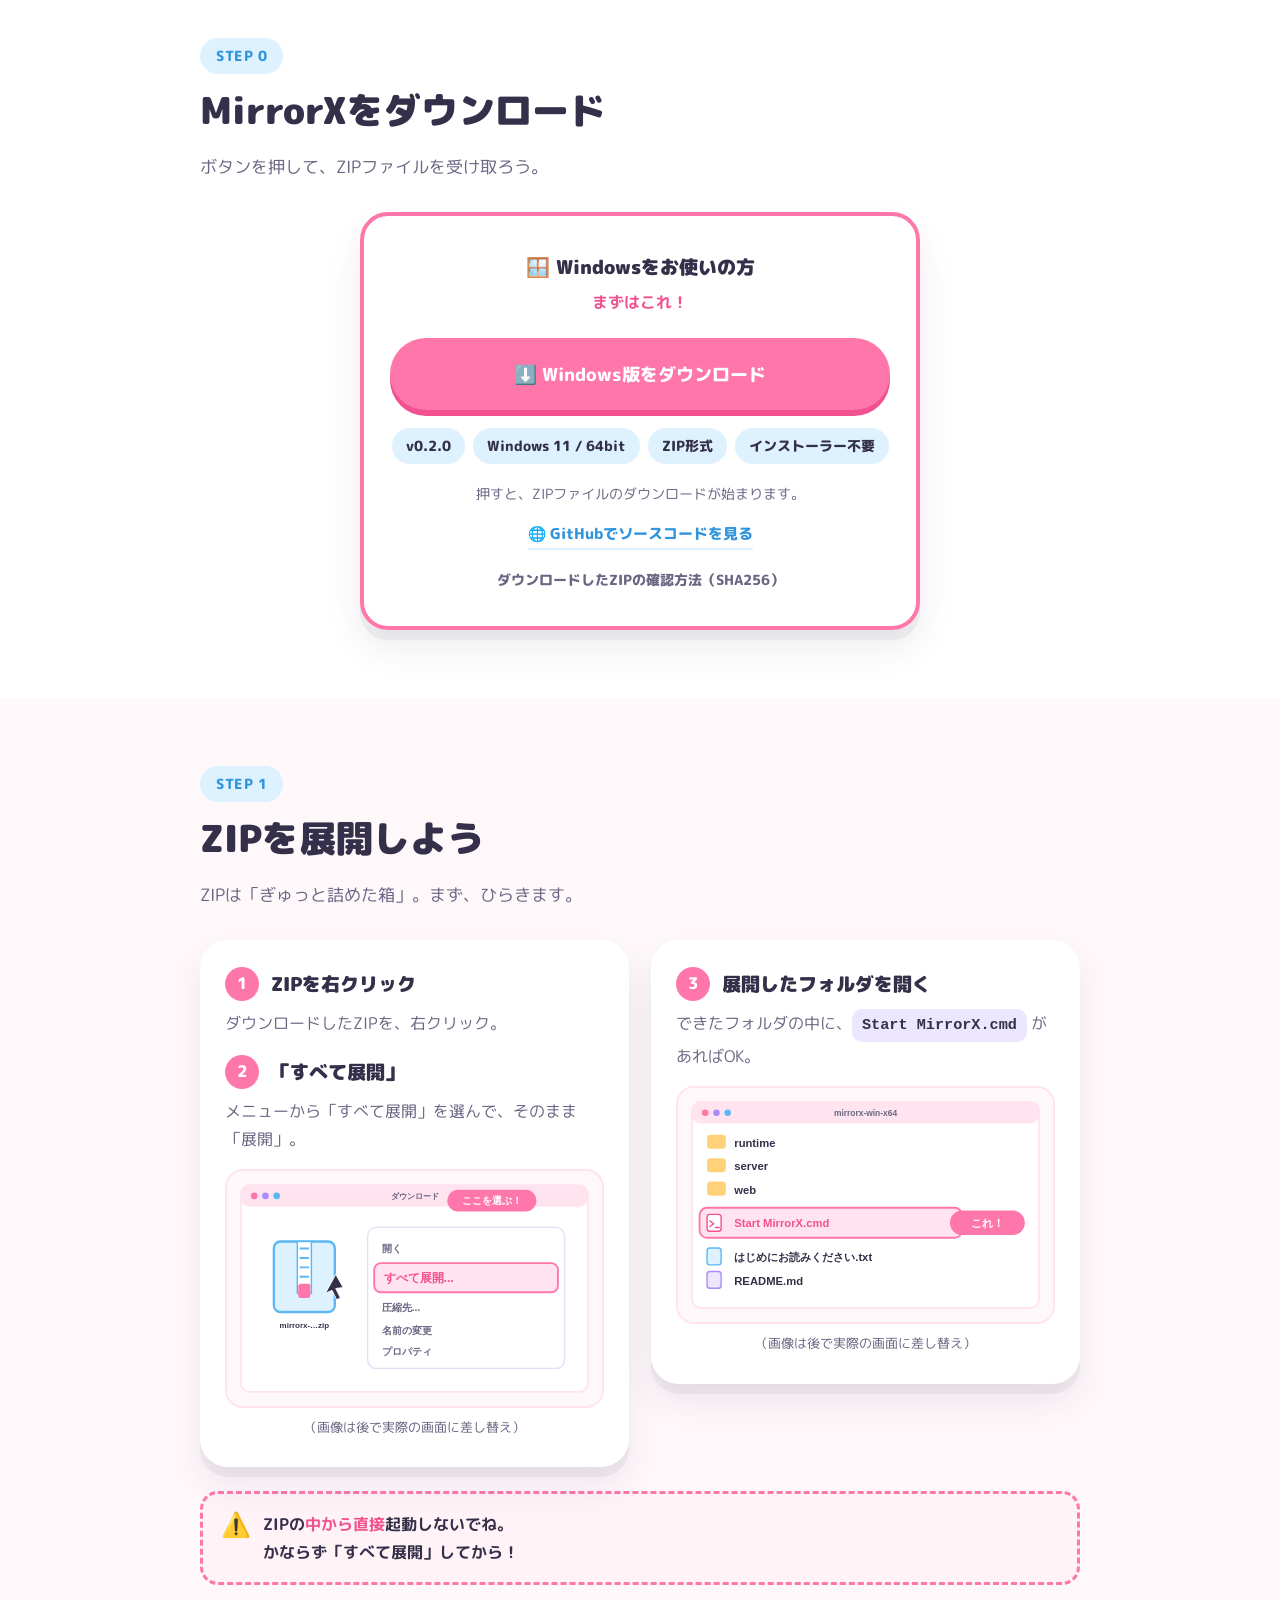
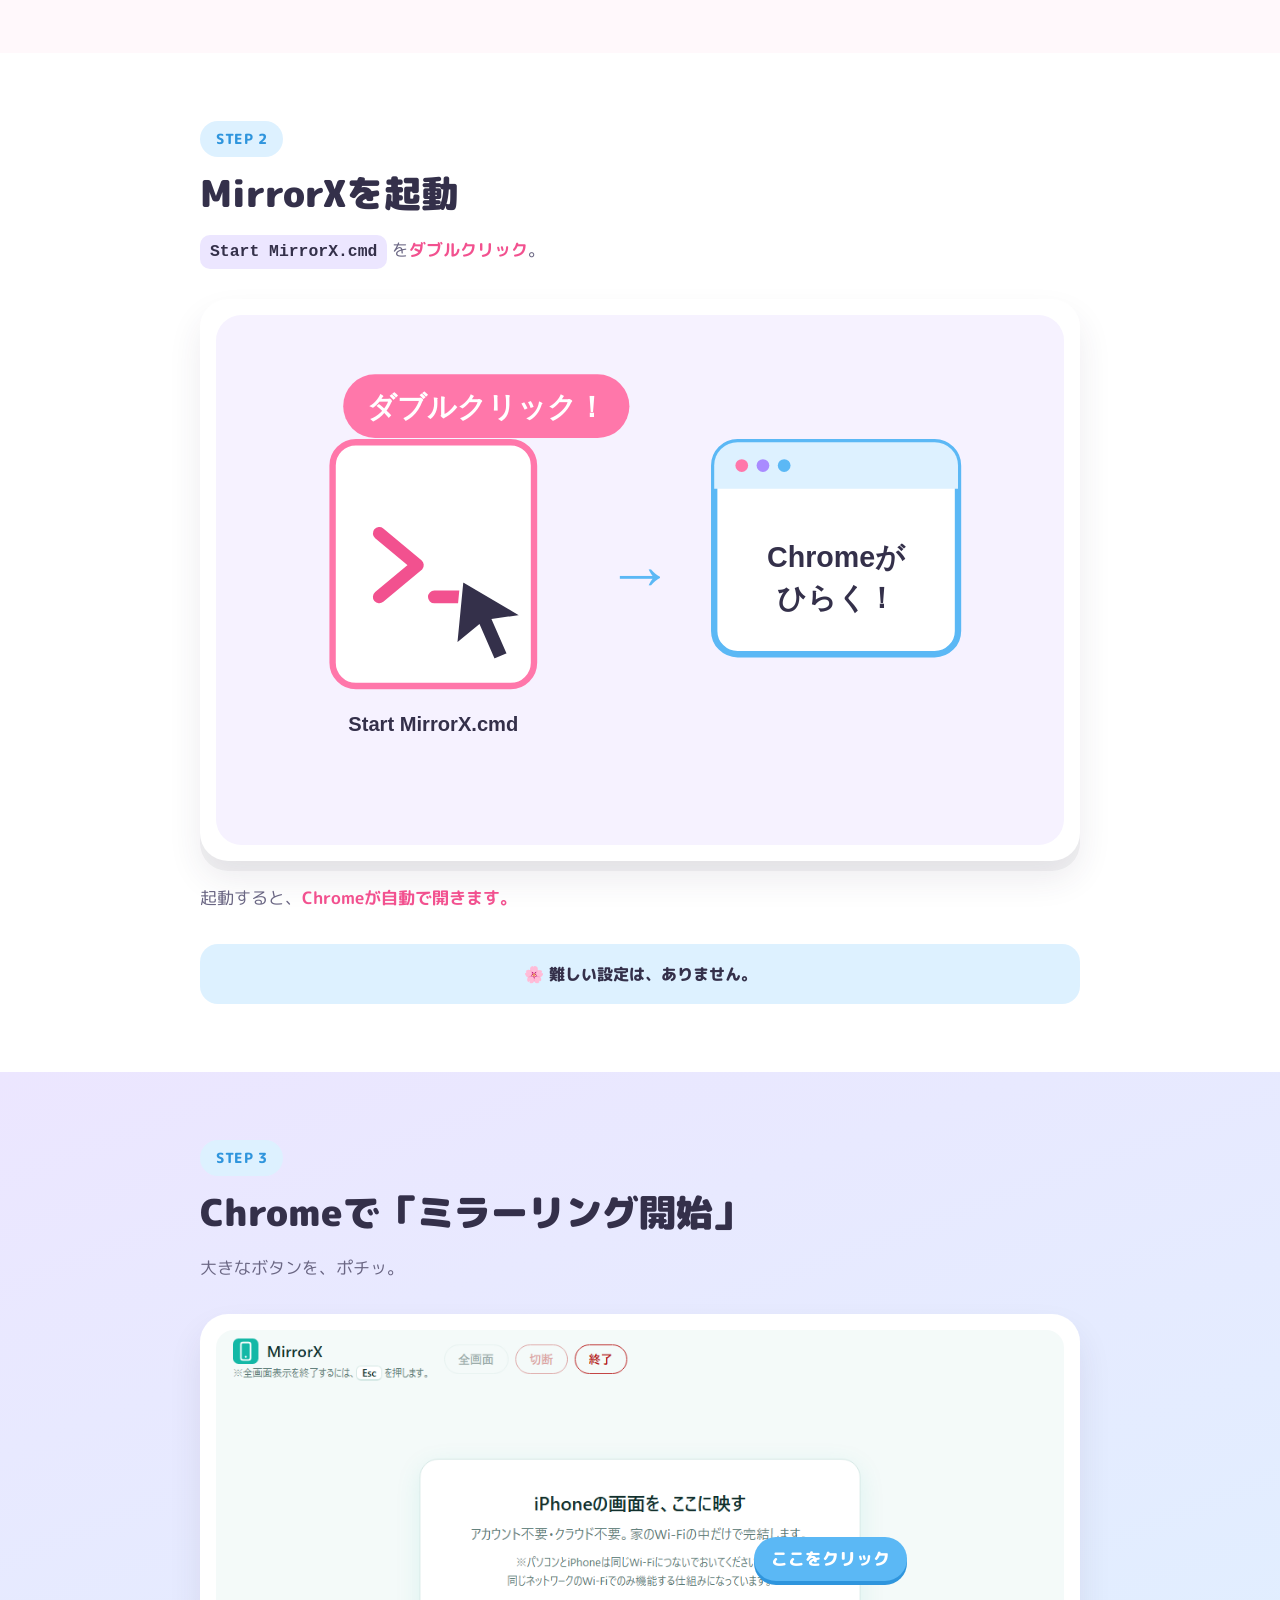
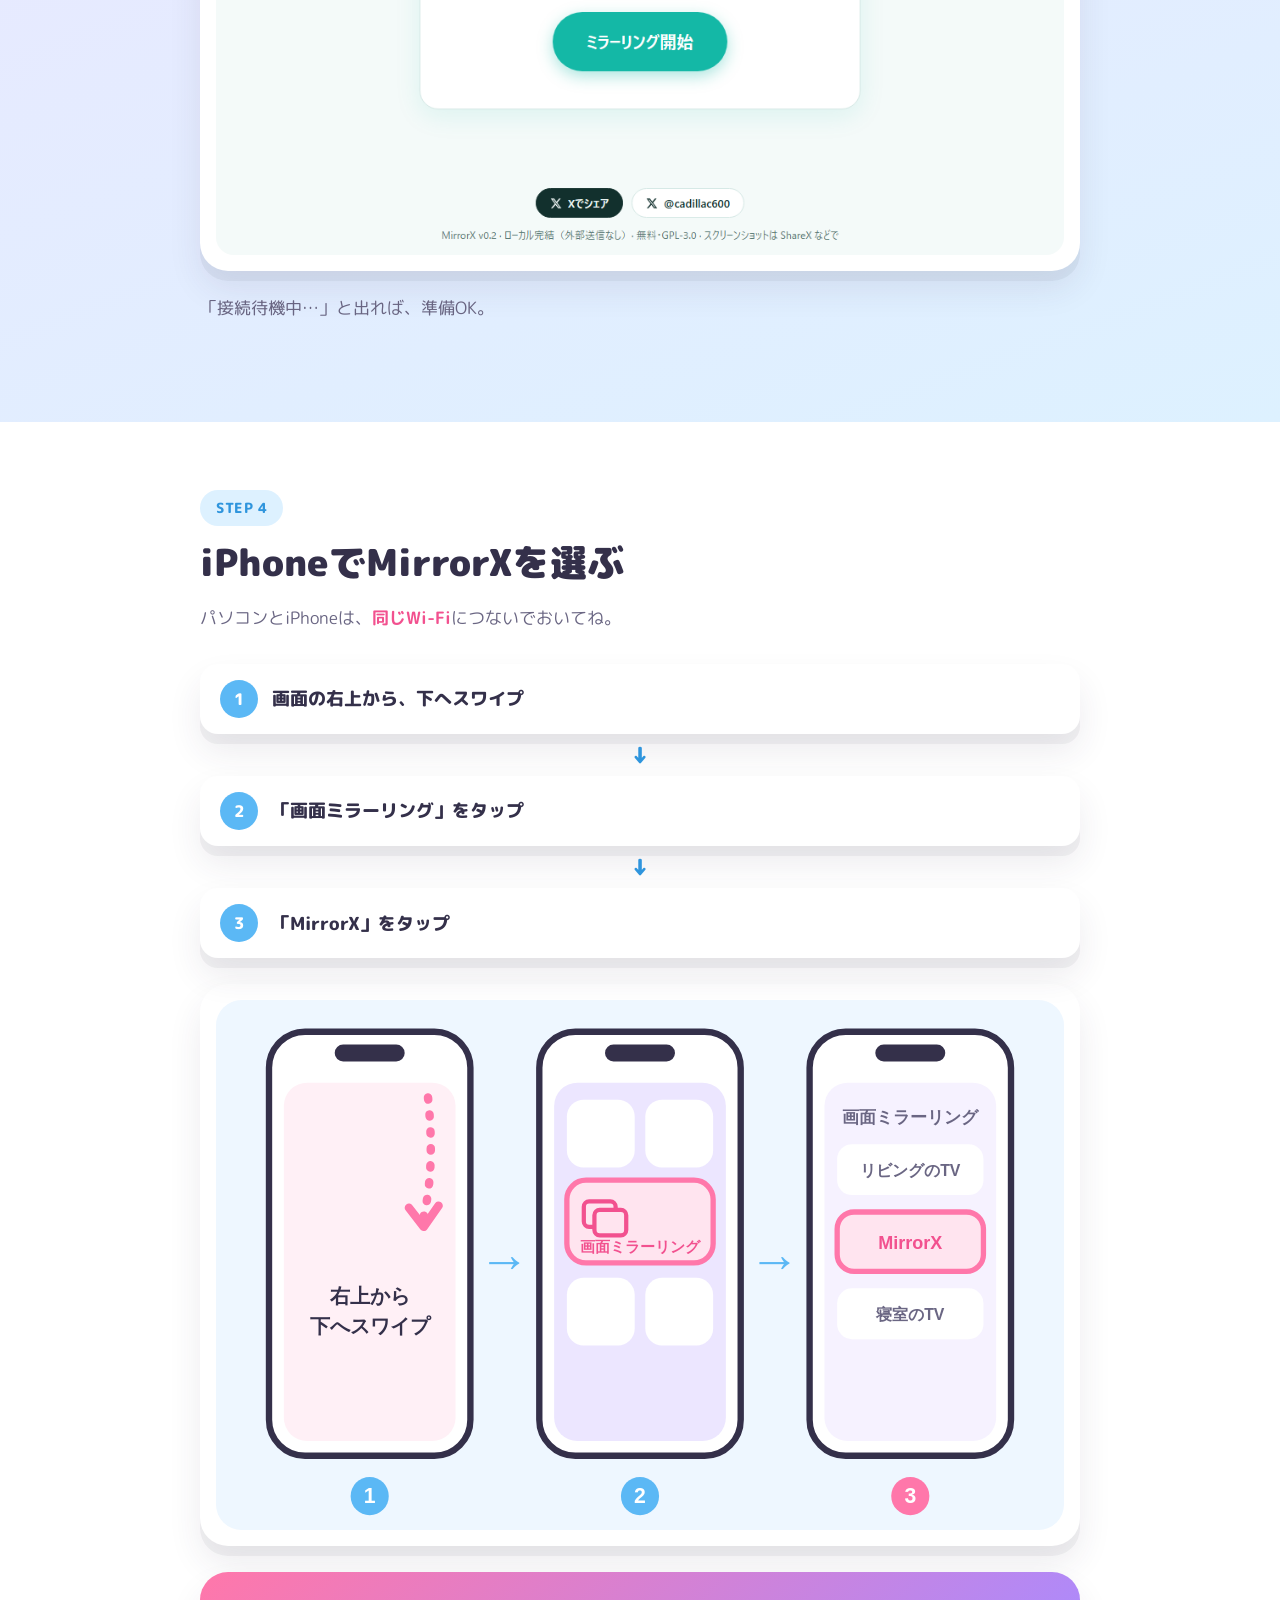
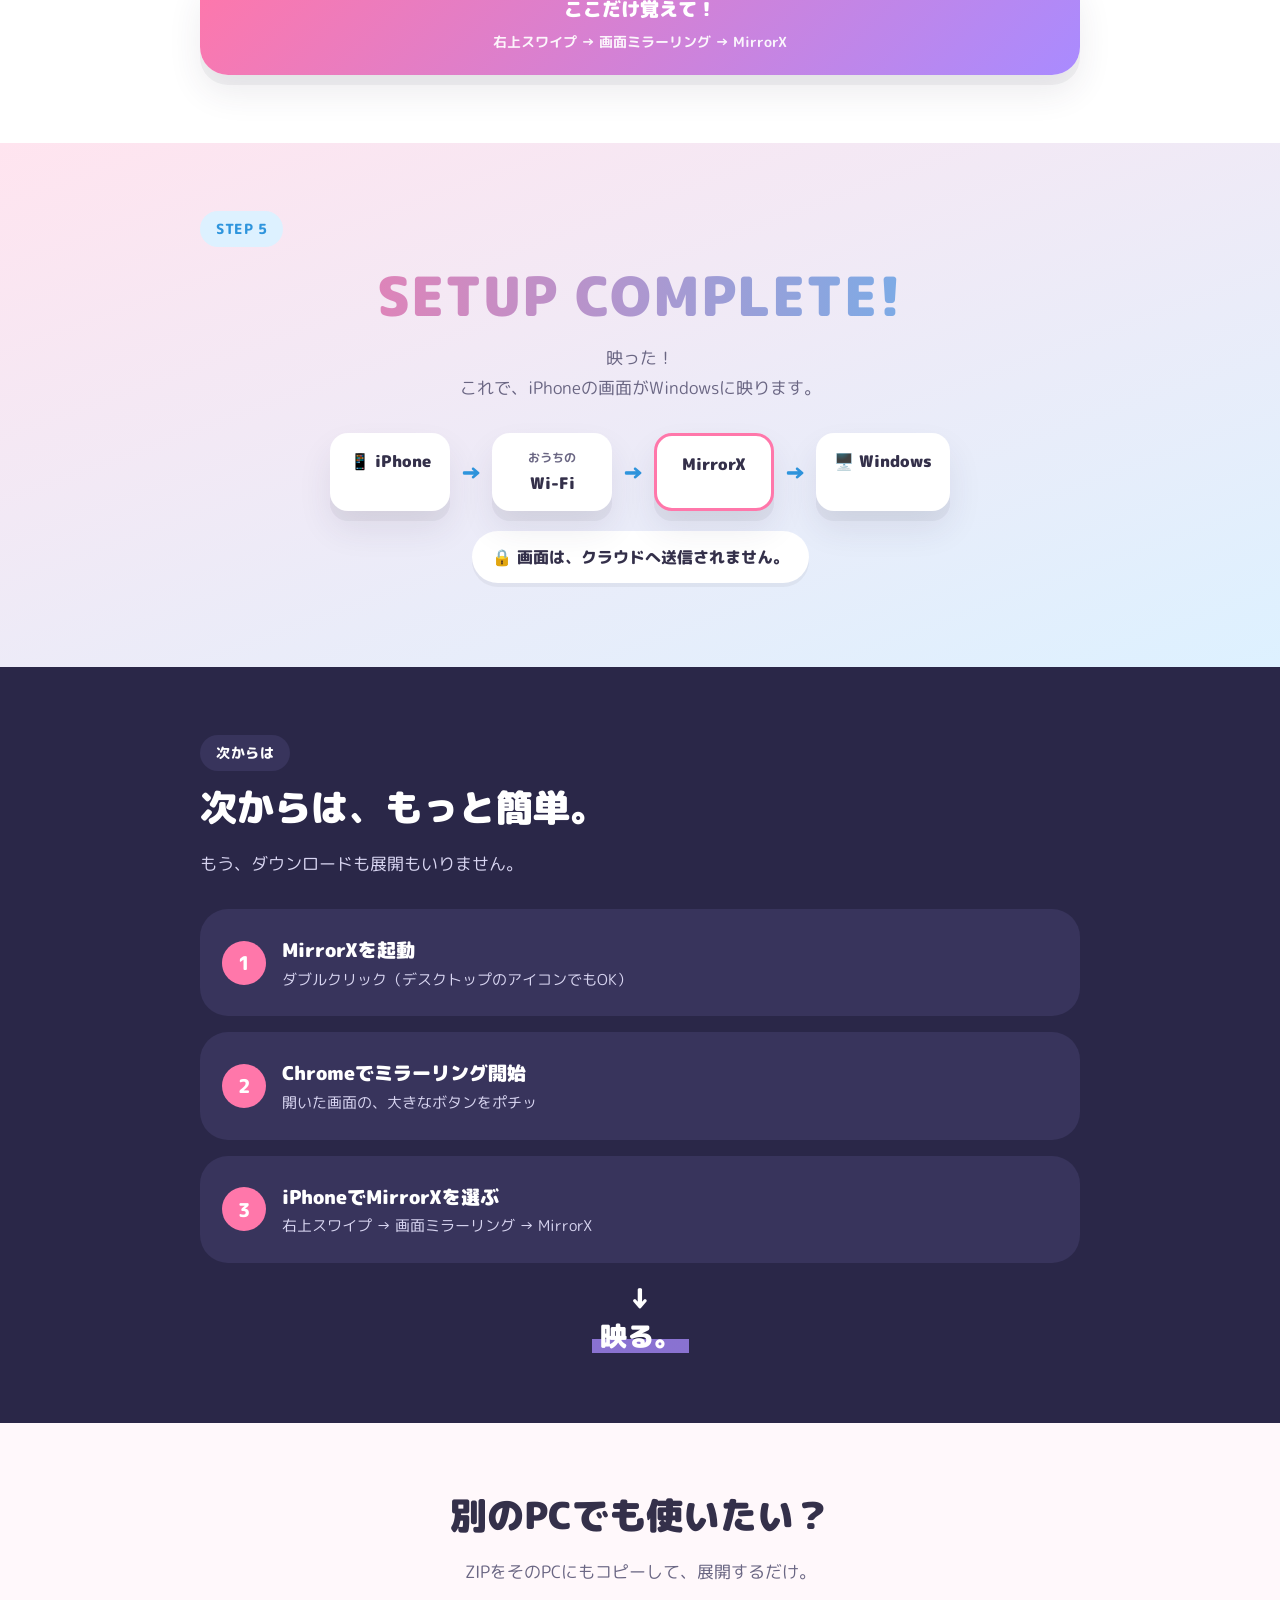
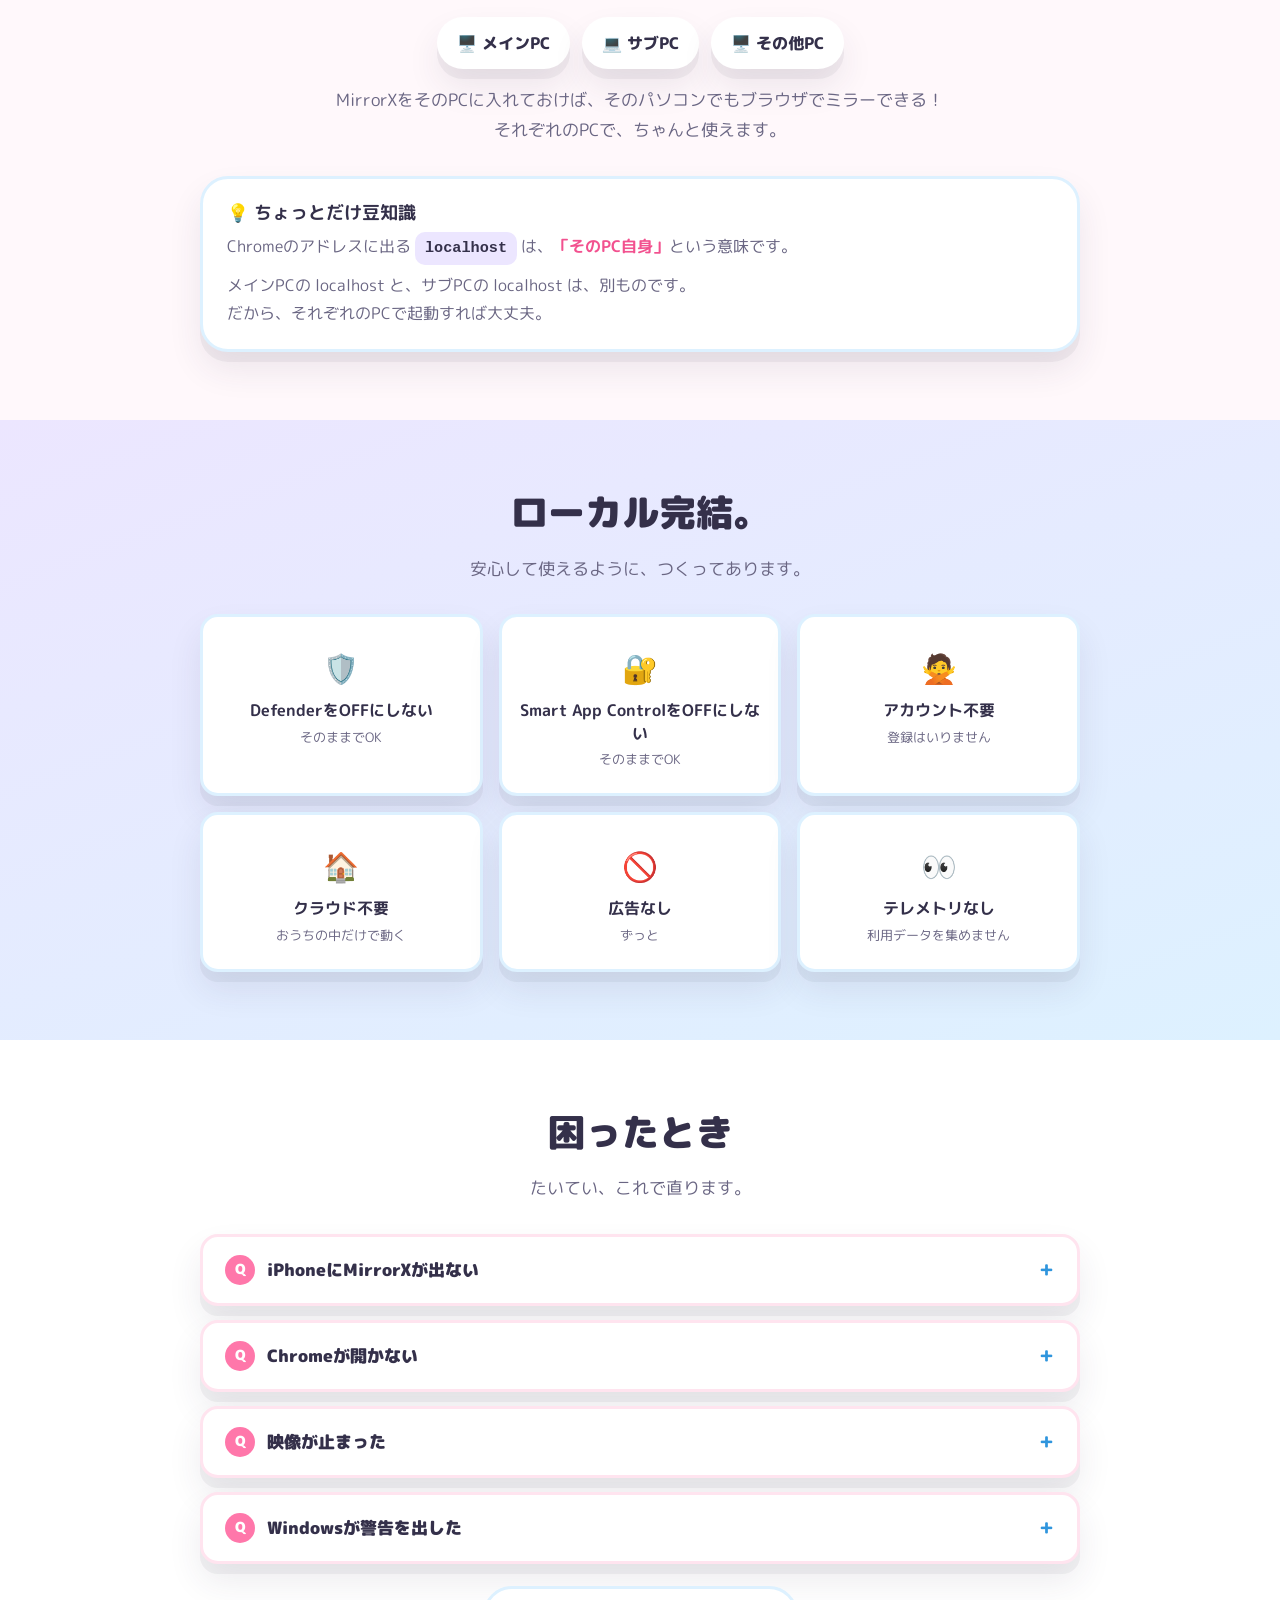
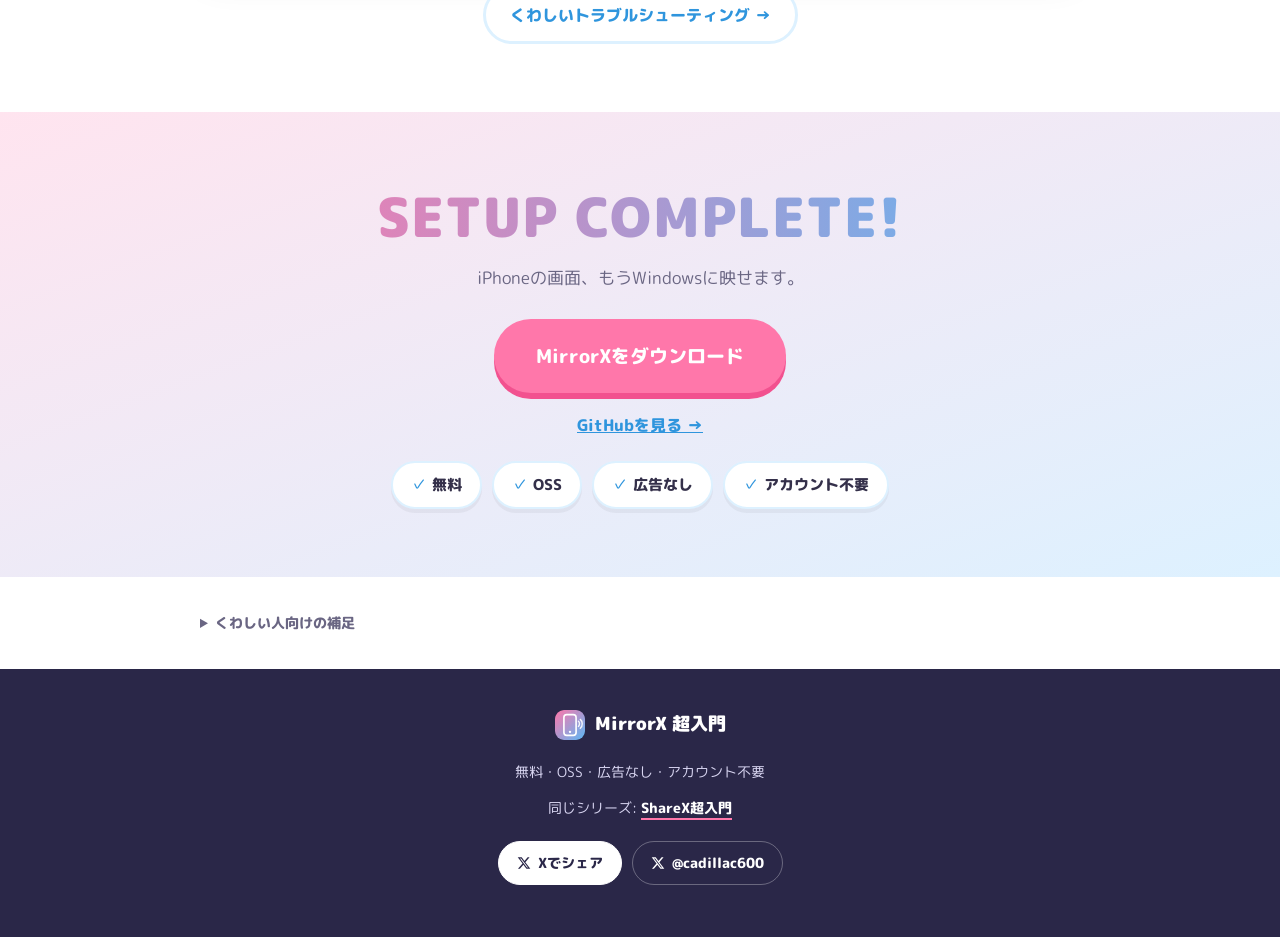
==== commit bf4d349f: "Hero: replace illustration with real MirrorX screenshot" ====
--- a/public/index.html
+++ b/public/index.html
@@ -85,7 +85,7 @@
   </div>
 
   <div class="hero-visual reveal">
-    <img src="images/steps/step5-done.svg" alt="パソコンのブラウザに、iPhoneの画面が映っているイメージ" width="800" height="500">
+    <img class="hero-shot" src="images/demo-mirror.png" alt="MirrorX の画面。パソコンのブラウザに、iPhoneのホーム画面が映っている" width="510" height="958">
     <p class="hero-visual-note">こんなふうに、映ります。</p>
   </div>
 </section>
--- a/public/style.css
+++ b/public/style.css
@@ -170,6 +170,7 @@
   box-shadow:var(--shadow-card);
 }
 .hero-visual img{ width:100%; border-radius:var(--radius-md); }
+.hero-visual img.hero-shot{ display:block; width:100%; max-width:340px; height:auto; margin:0 auto; border:1px solid rgba(42,39,72,.12); box-shadow:0 8px 24px rgba(42,39,72,.12); }
 .hero-visual-note{ color:var(--pink-deep); font-weight:800; text-align:center; margin:14px 0 0; }
 
 /* ============ SECTION shells ============ */
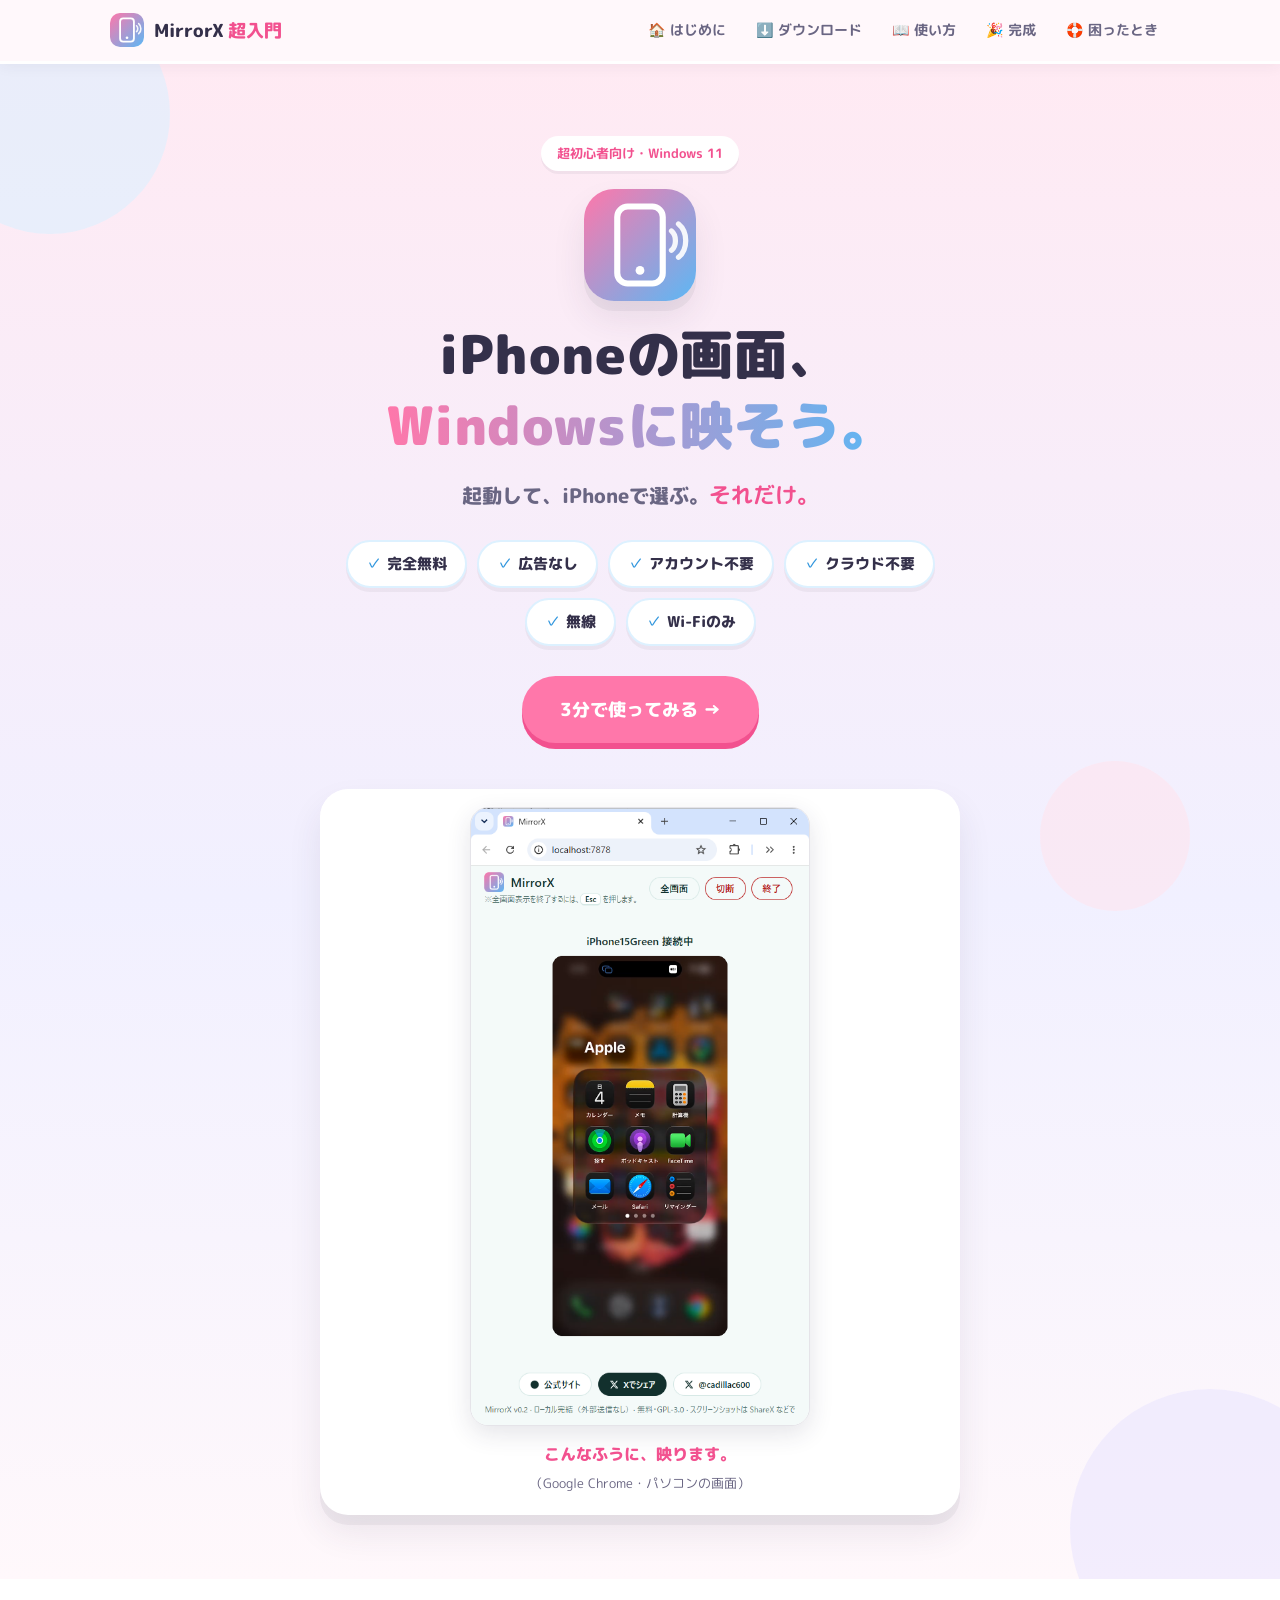
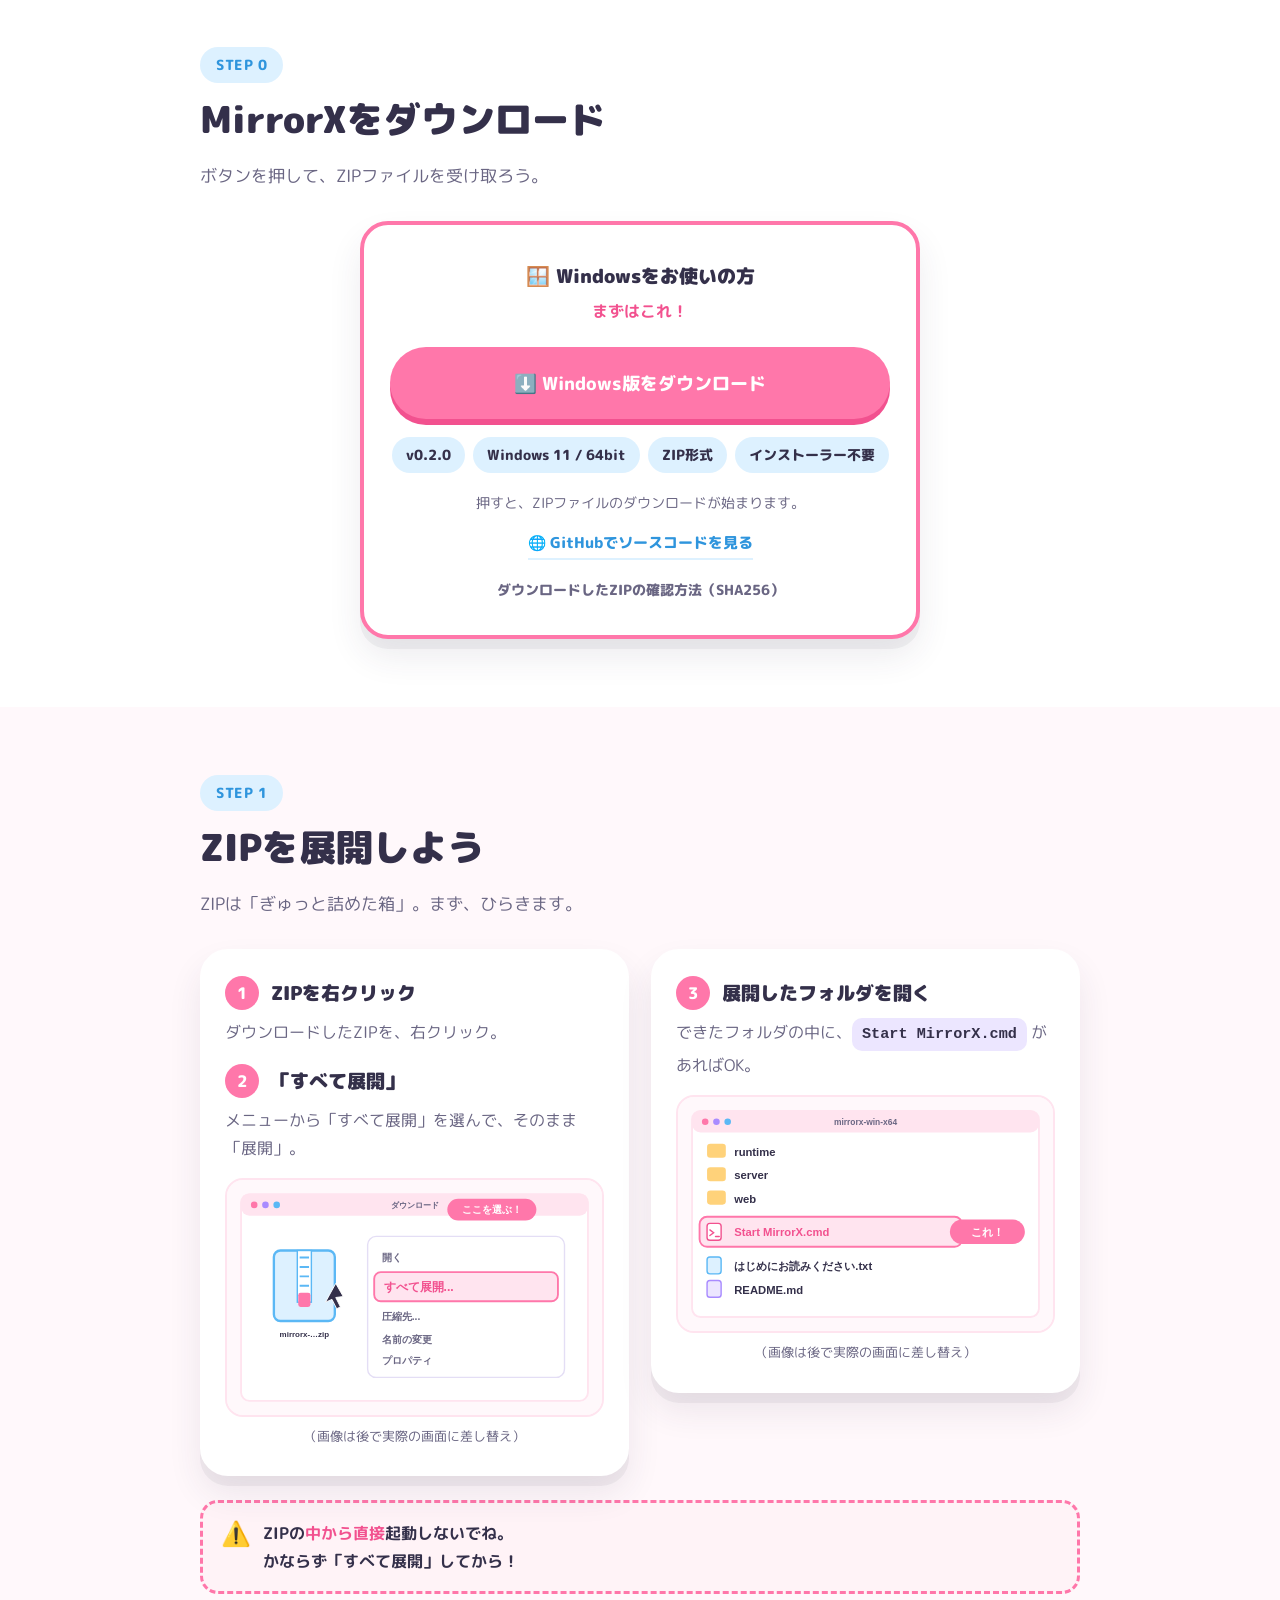
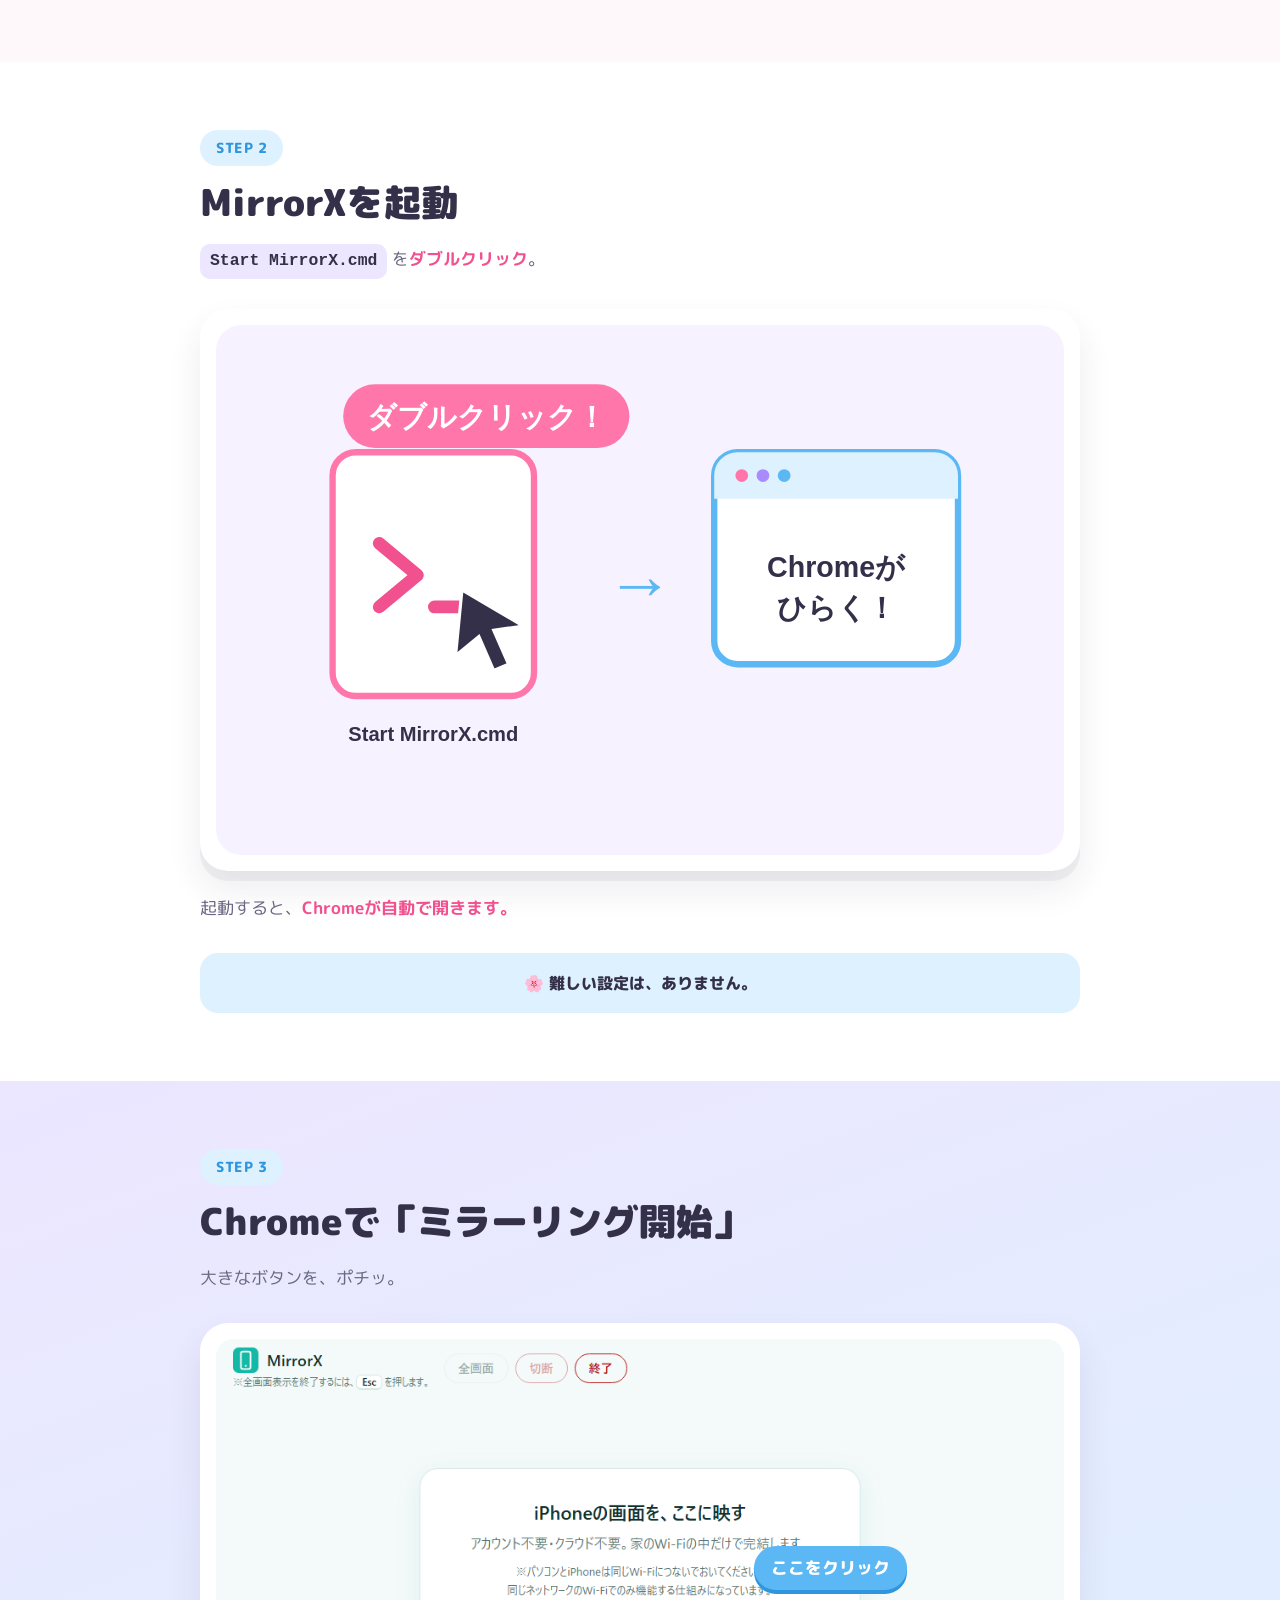
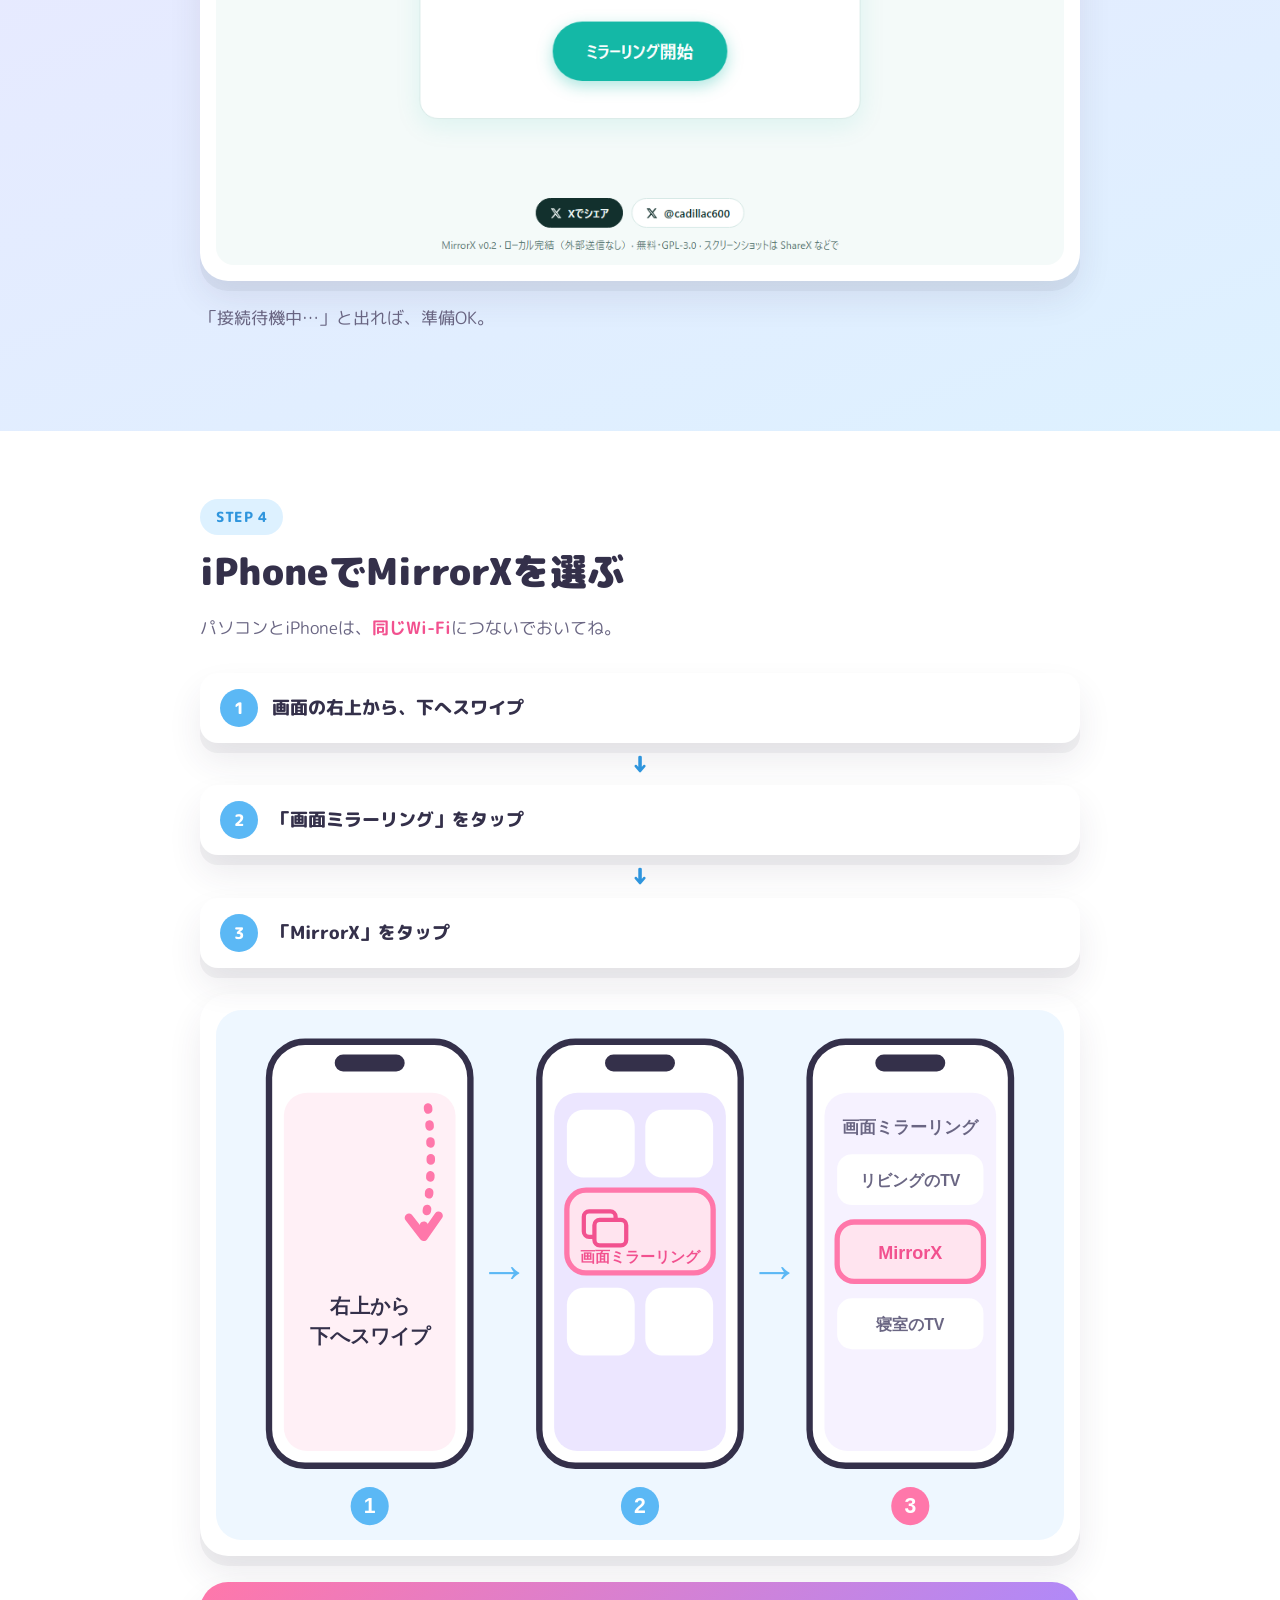
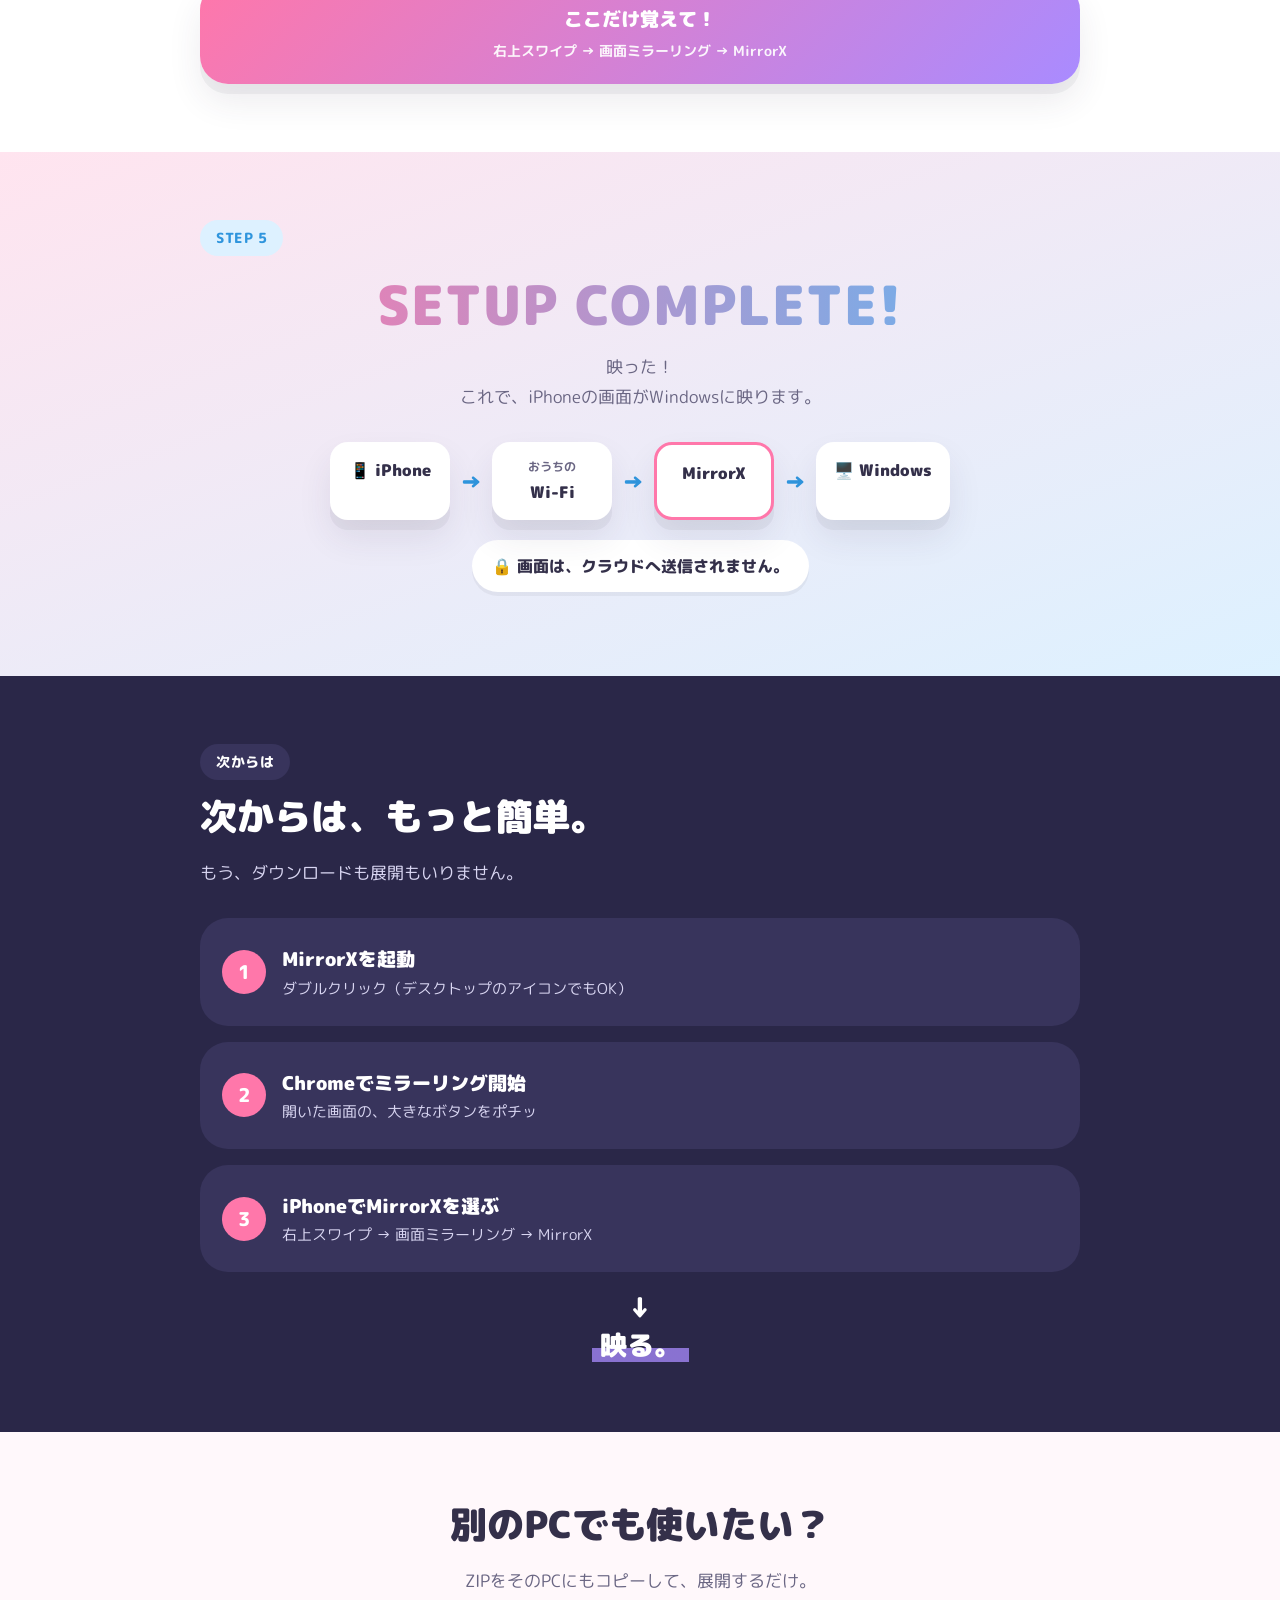
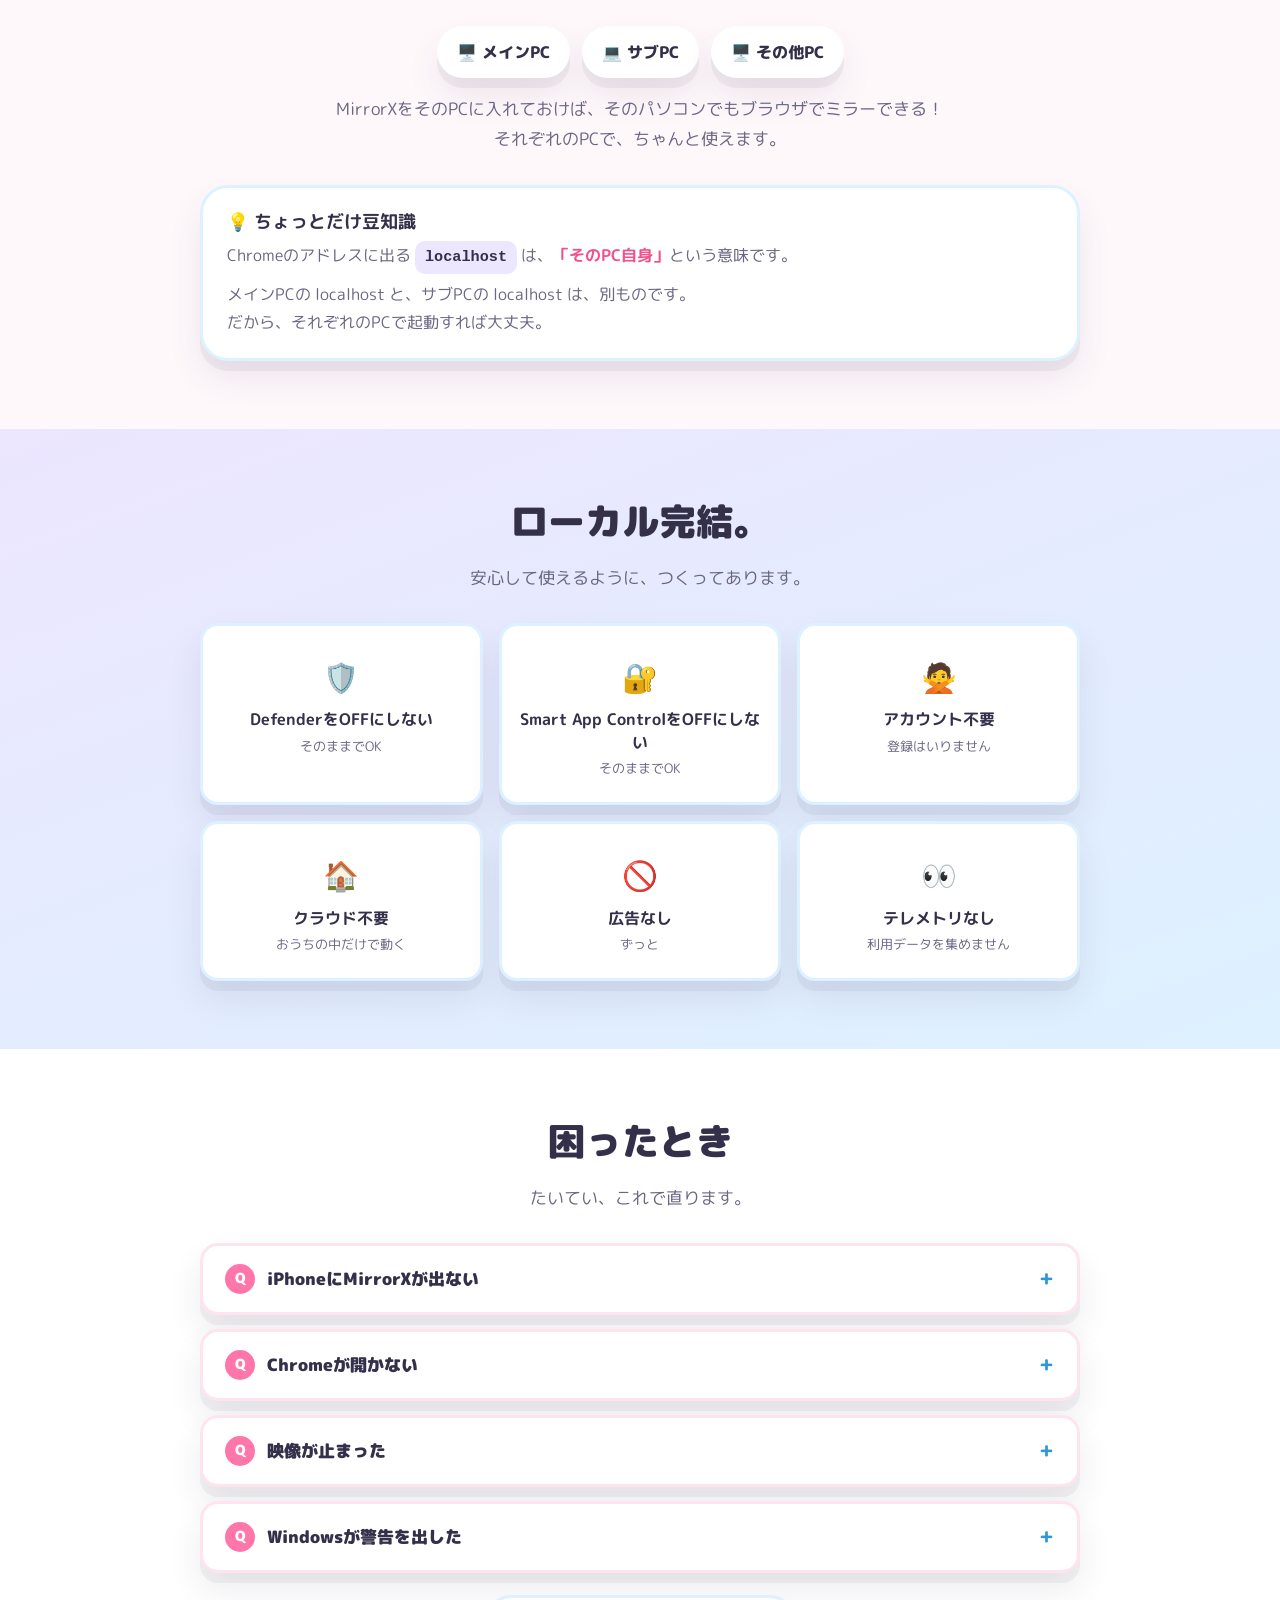
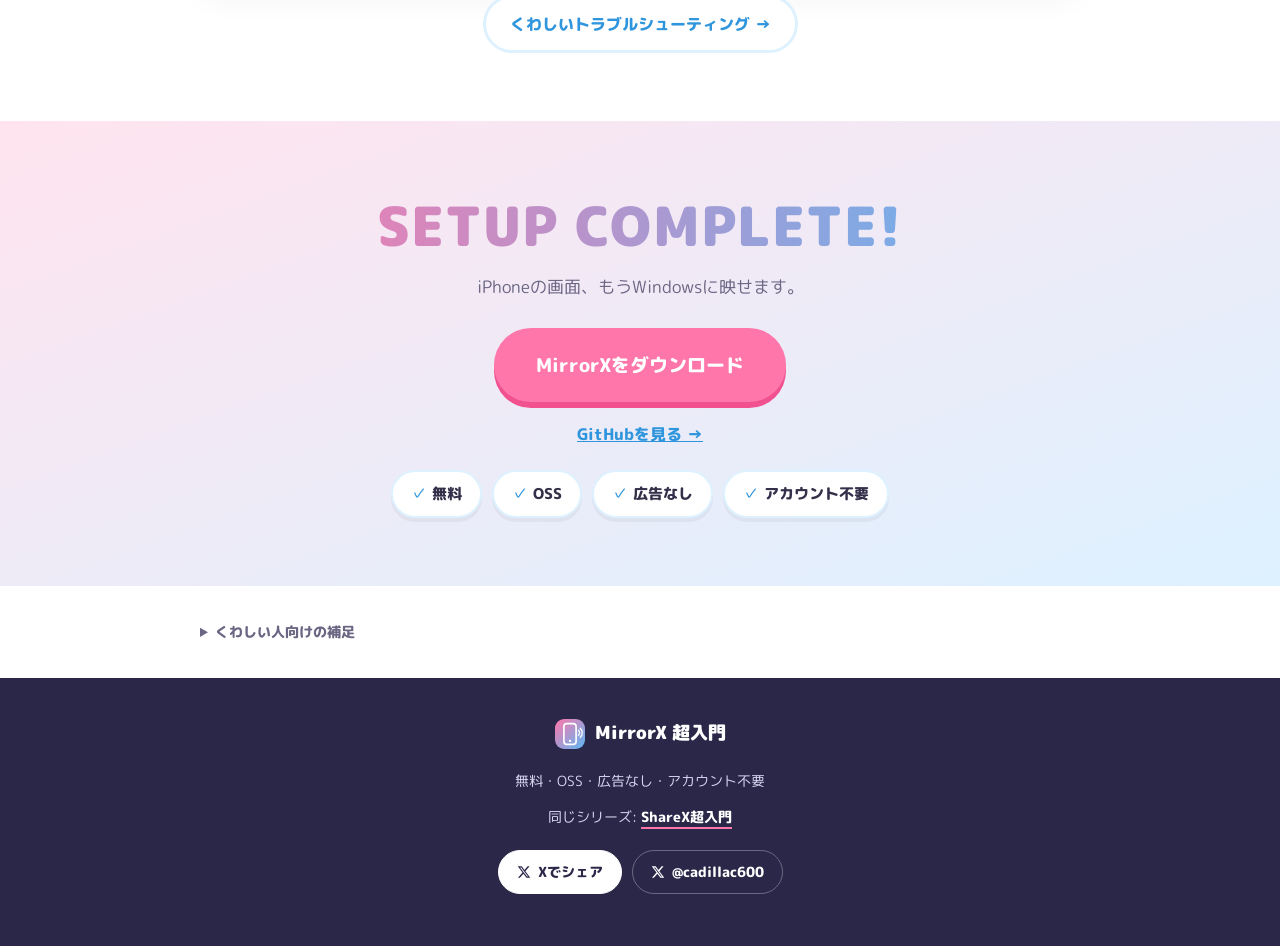
==== commit 153609d0: "Hero screenshot: full Chrome window + caption" ====
--- a/public/index.html
+++ b/public/index.html
@@ -85,8 +85,9 @@
   </div>
 
   <div class="hero-visual reveal">
-    <img class="hero-shot" src="images/demo-mirror.png" alt="MirrorX の画面。パソコンのブラウザに、iPhoneのホーム画面が映っている" width="510" height="958">
+    <img class="hero-shot" src="images/demo-mirror.png" alt="Google Chrome に MirrorX の画面が開き、iPhoneのホーム画面が映っているようす" width="510" height="931">
     <p class="hero-visual-note">こんなふうに、映ります。</p>
+    <p class="hero-visual-sub">（Google Chrome・パソコンの画面）</p>
   </div>
 </section>
 
--- a/public/style.css
+++ b/public/style.css
@@ -172,6 +172,7 @@
 .hero-visual img{ width:100%; border-radius:var(--radius-md); }
 .hero-visual img.hero-shot{ display:block; width:100%; max-width:340px; height:auto; margin:0 auto; border:1px solid rgba(42,39,72,.12); box-shadow:0 8px 24px rgba(42,39,72,.12); }
 .hero-visual-note{ color:var(--pink-deep); font-weight:800; text-align:center; margin:14px 0 0; }
+.hero-visual-sub{ color:var(--ink-soft, #6b6785); font-size:.82rem; text-align:center; margin:4px 0 0; }
 
 /* ============ SECTION shells ============ */
 .section{ padding:68px 20px; }
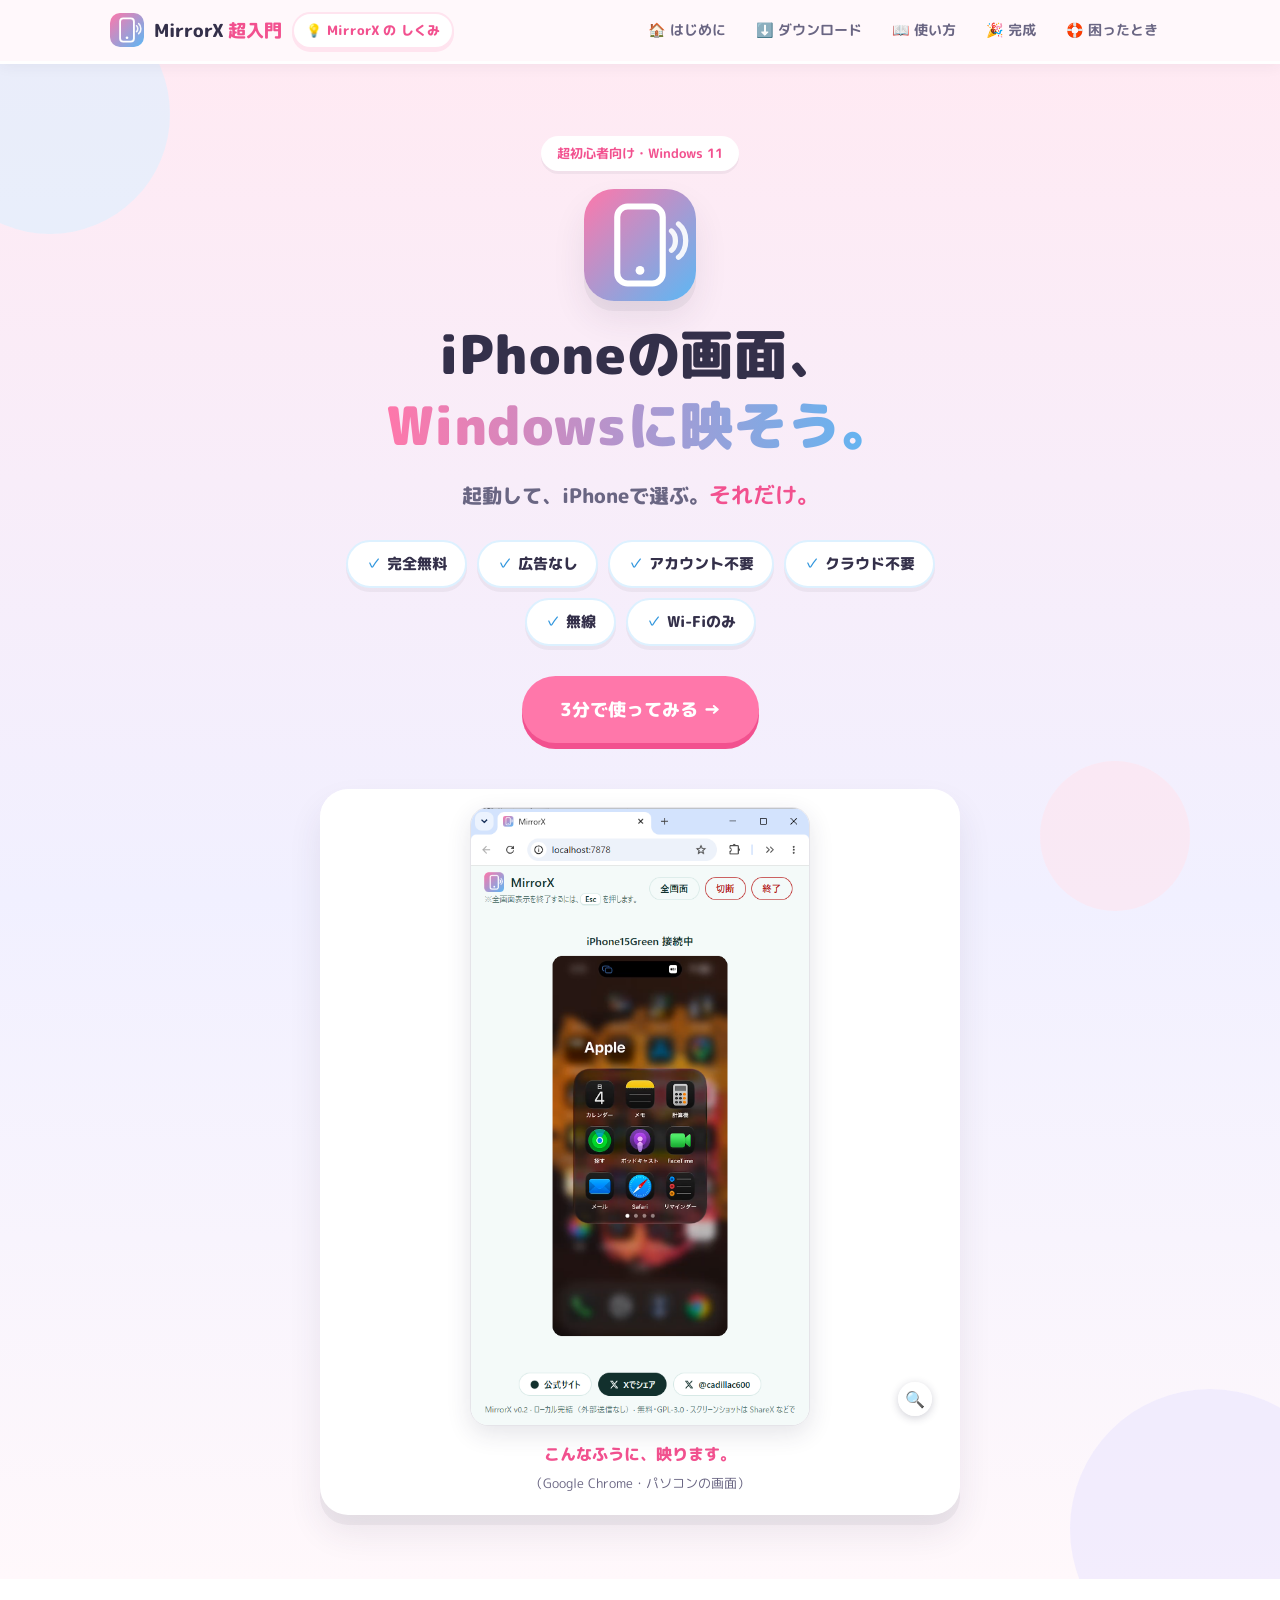
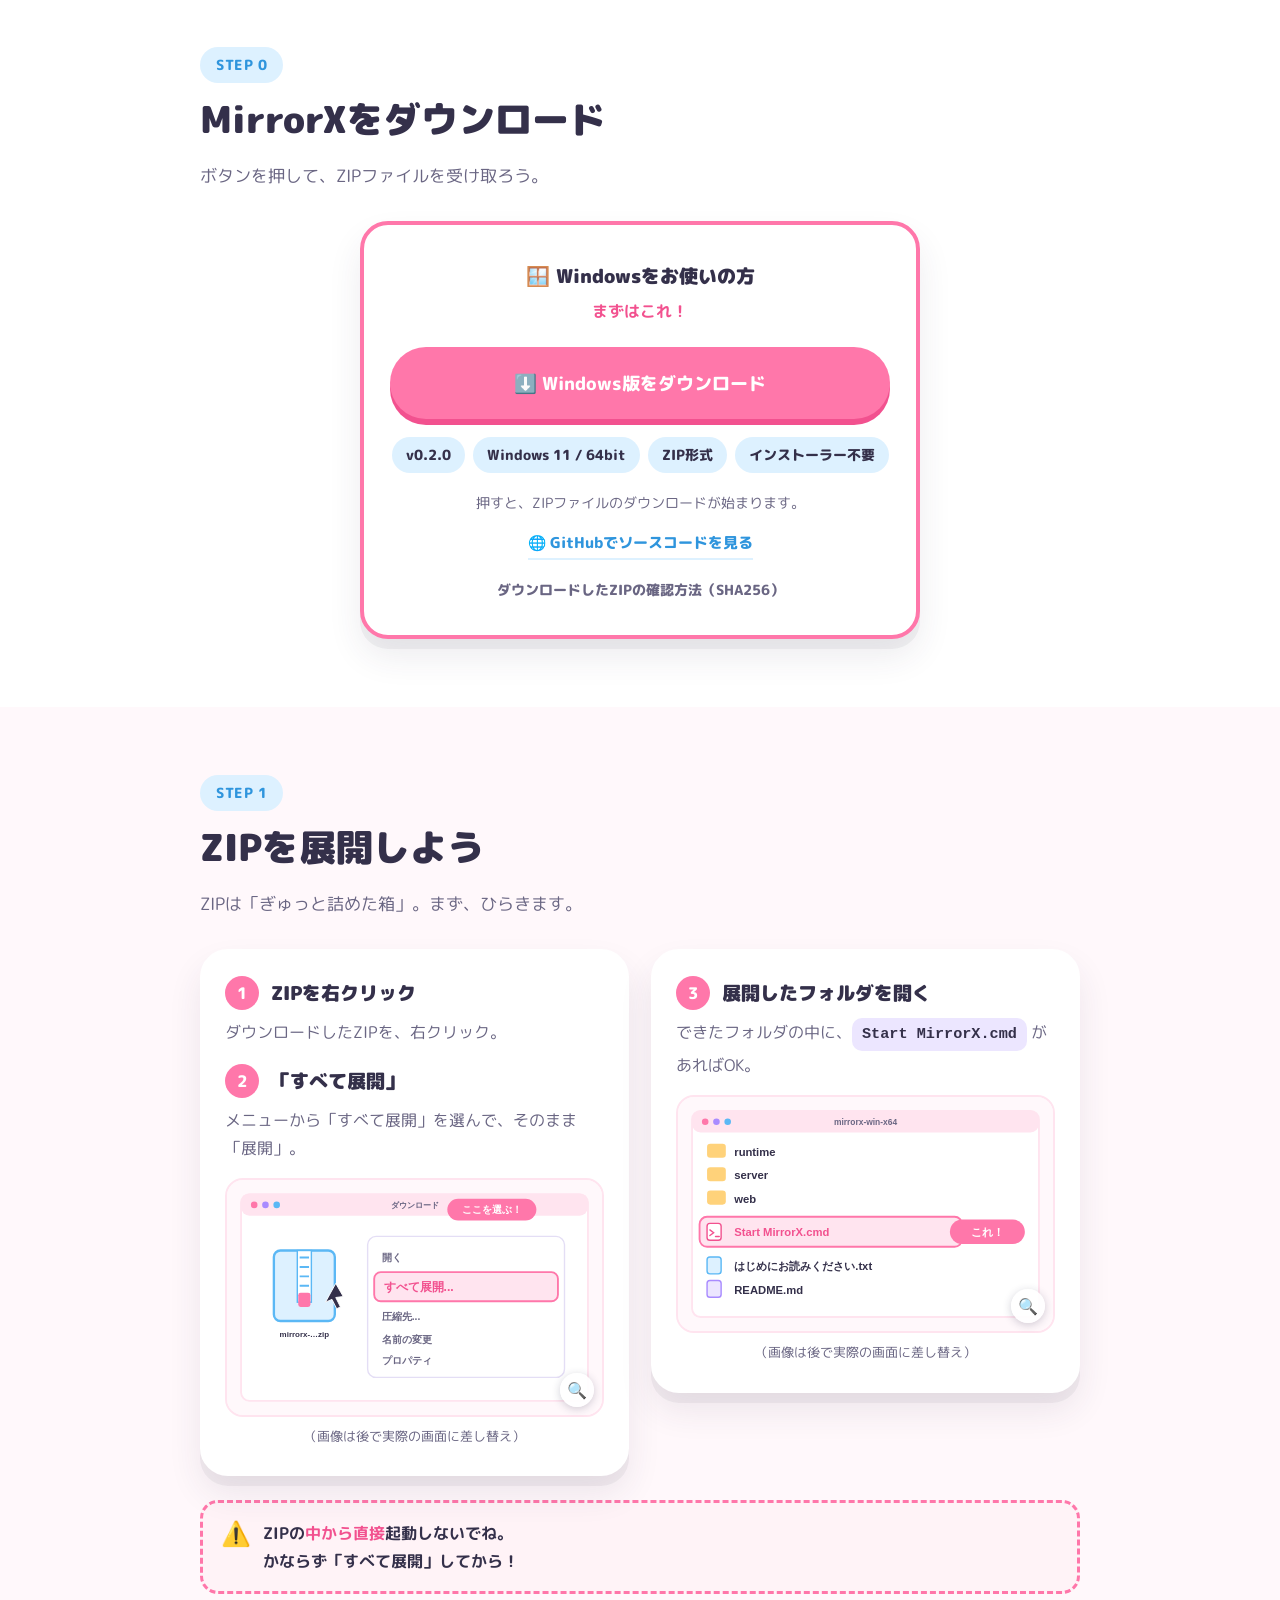
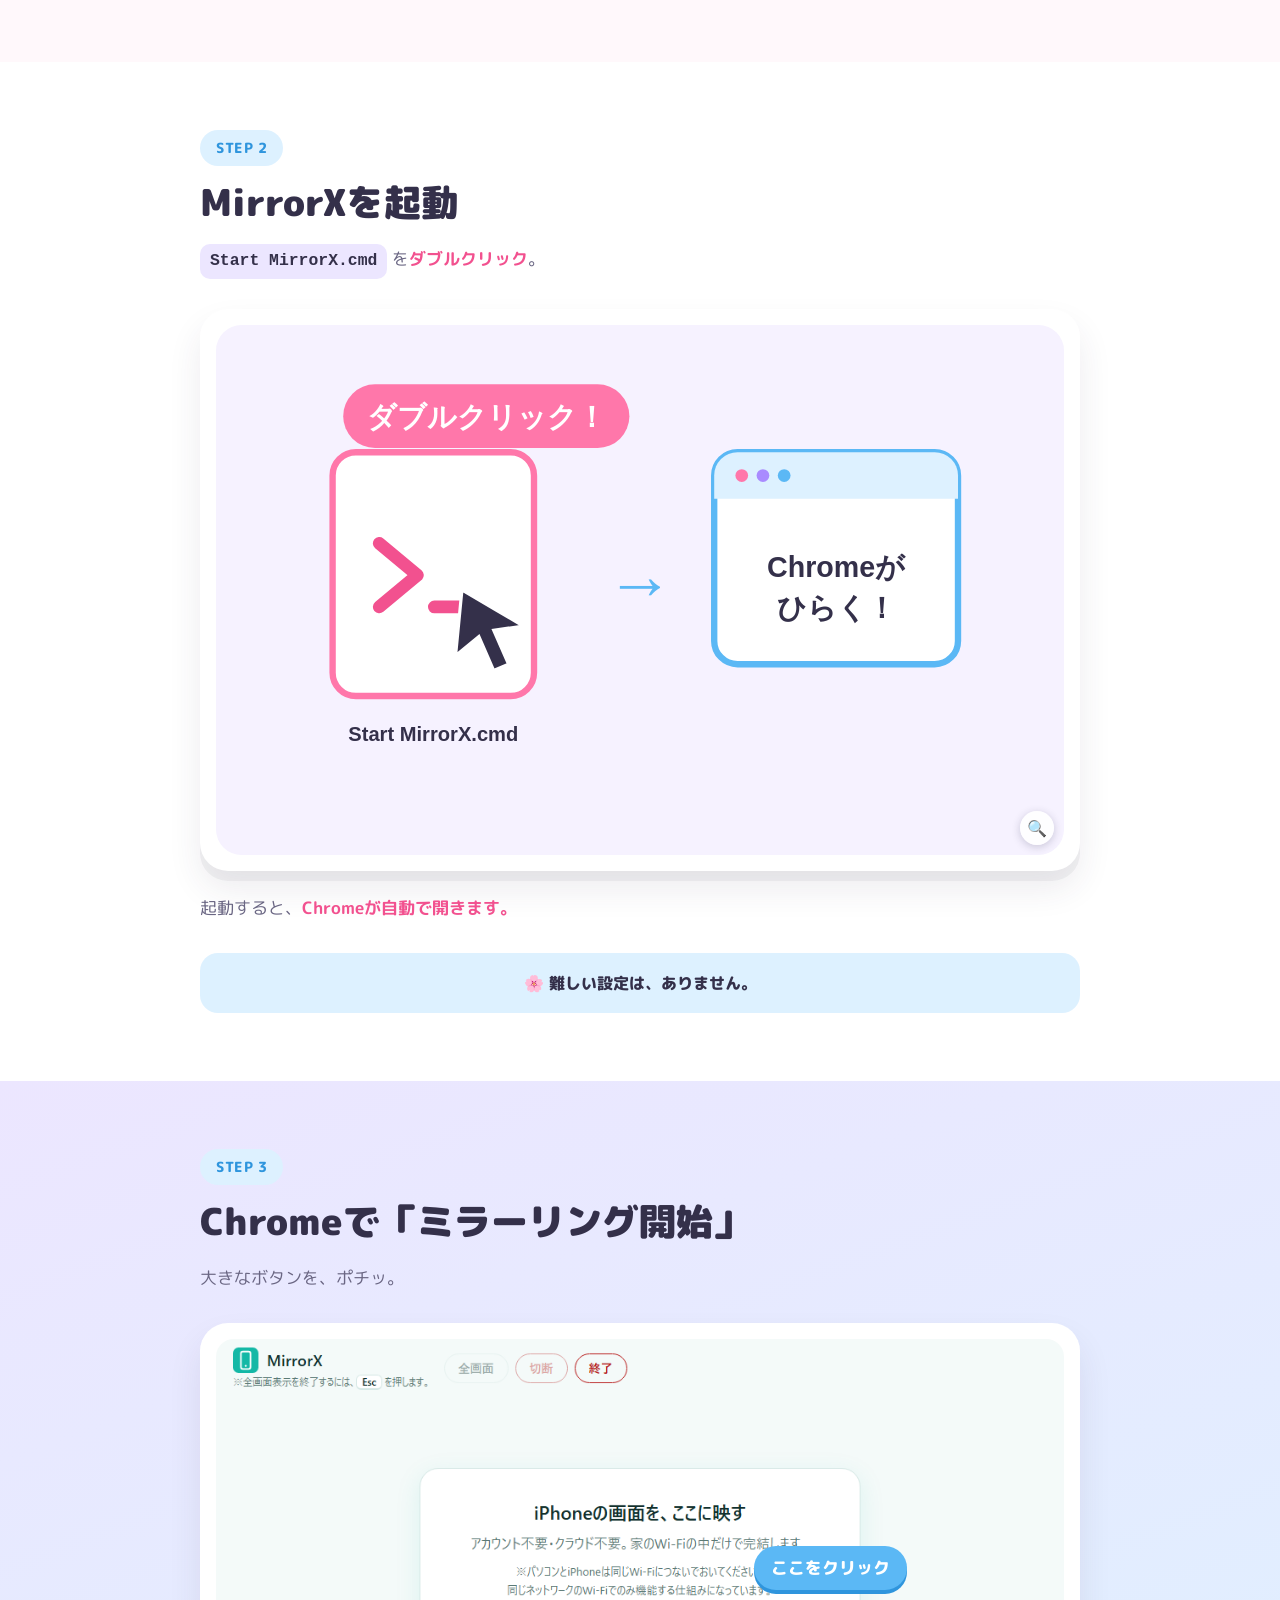
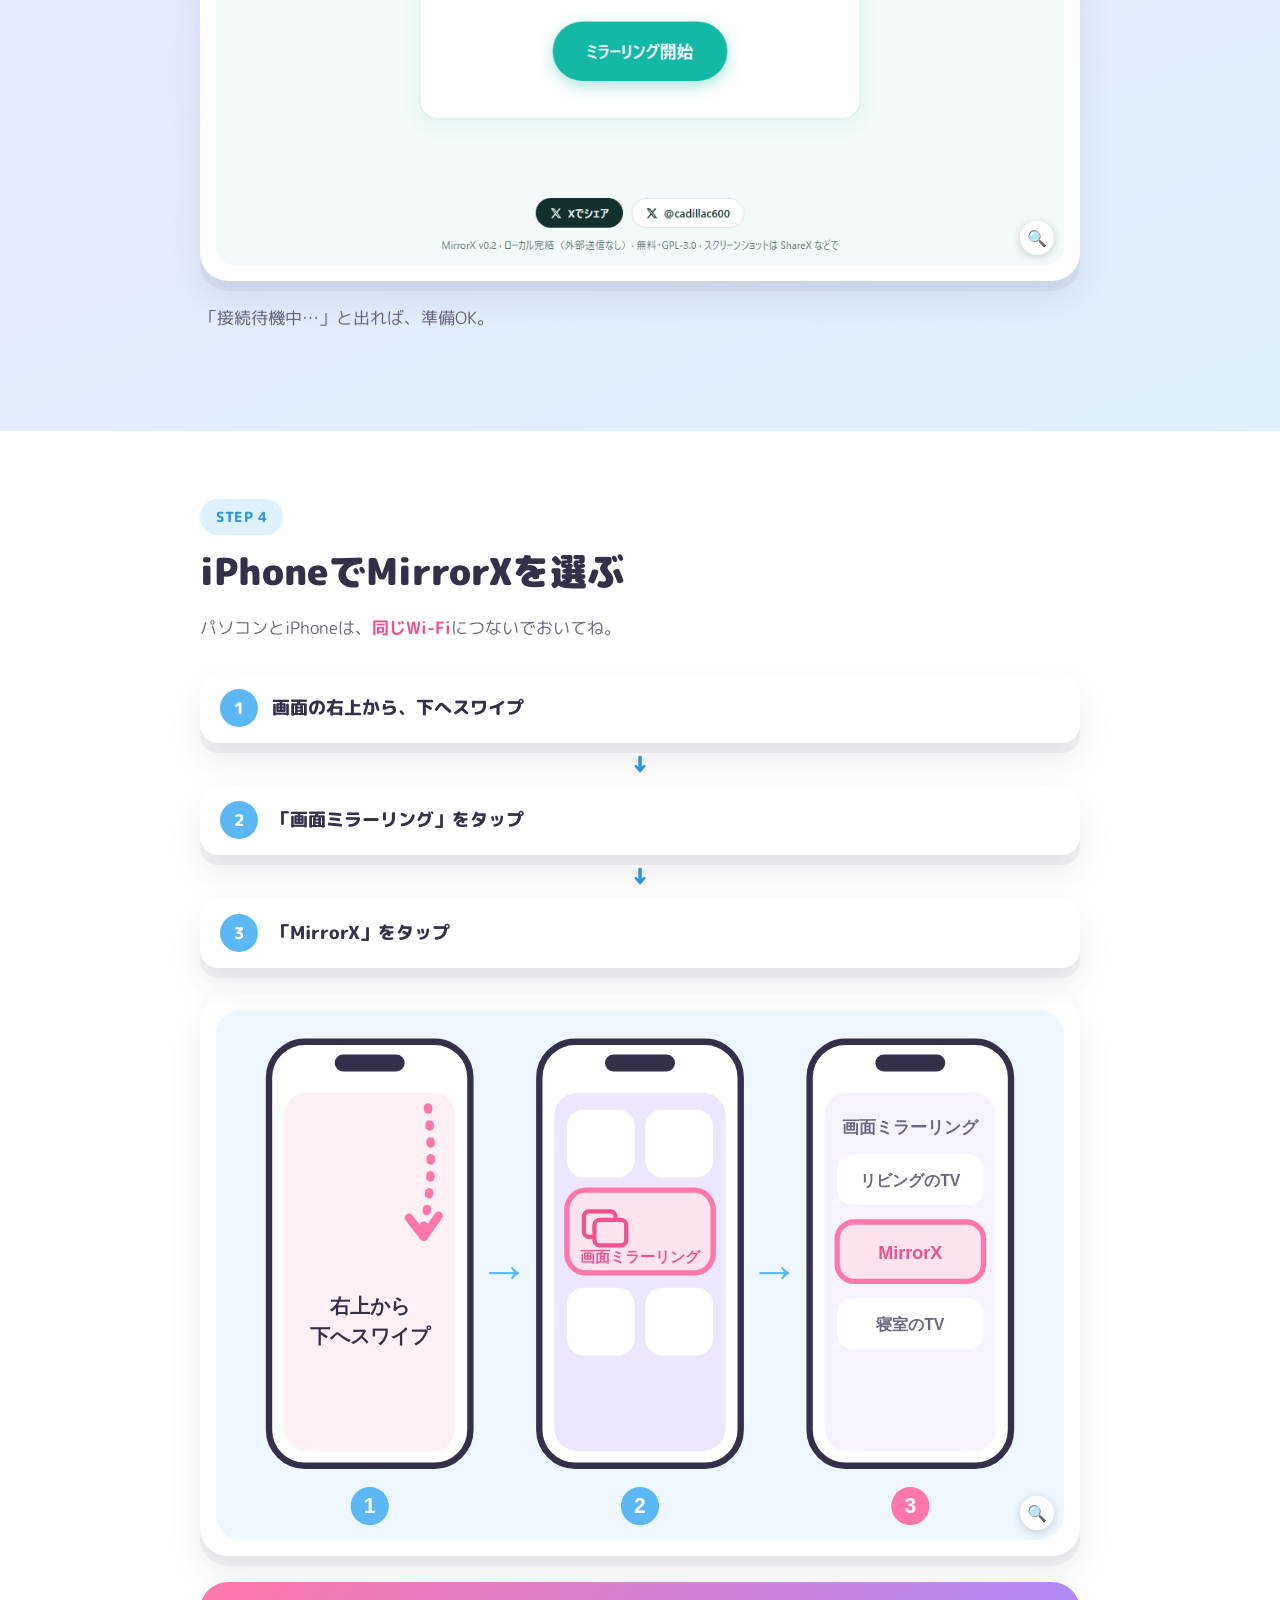
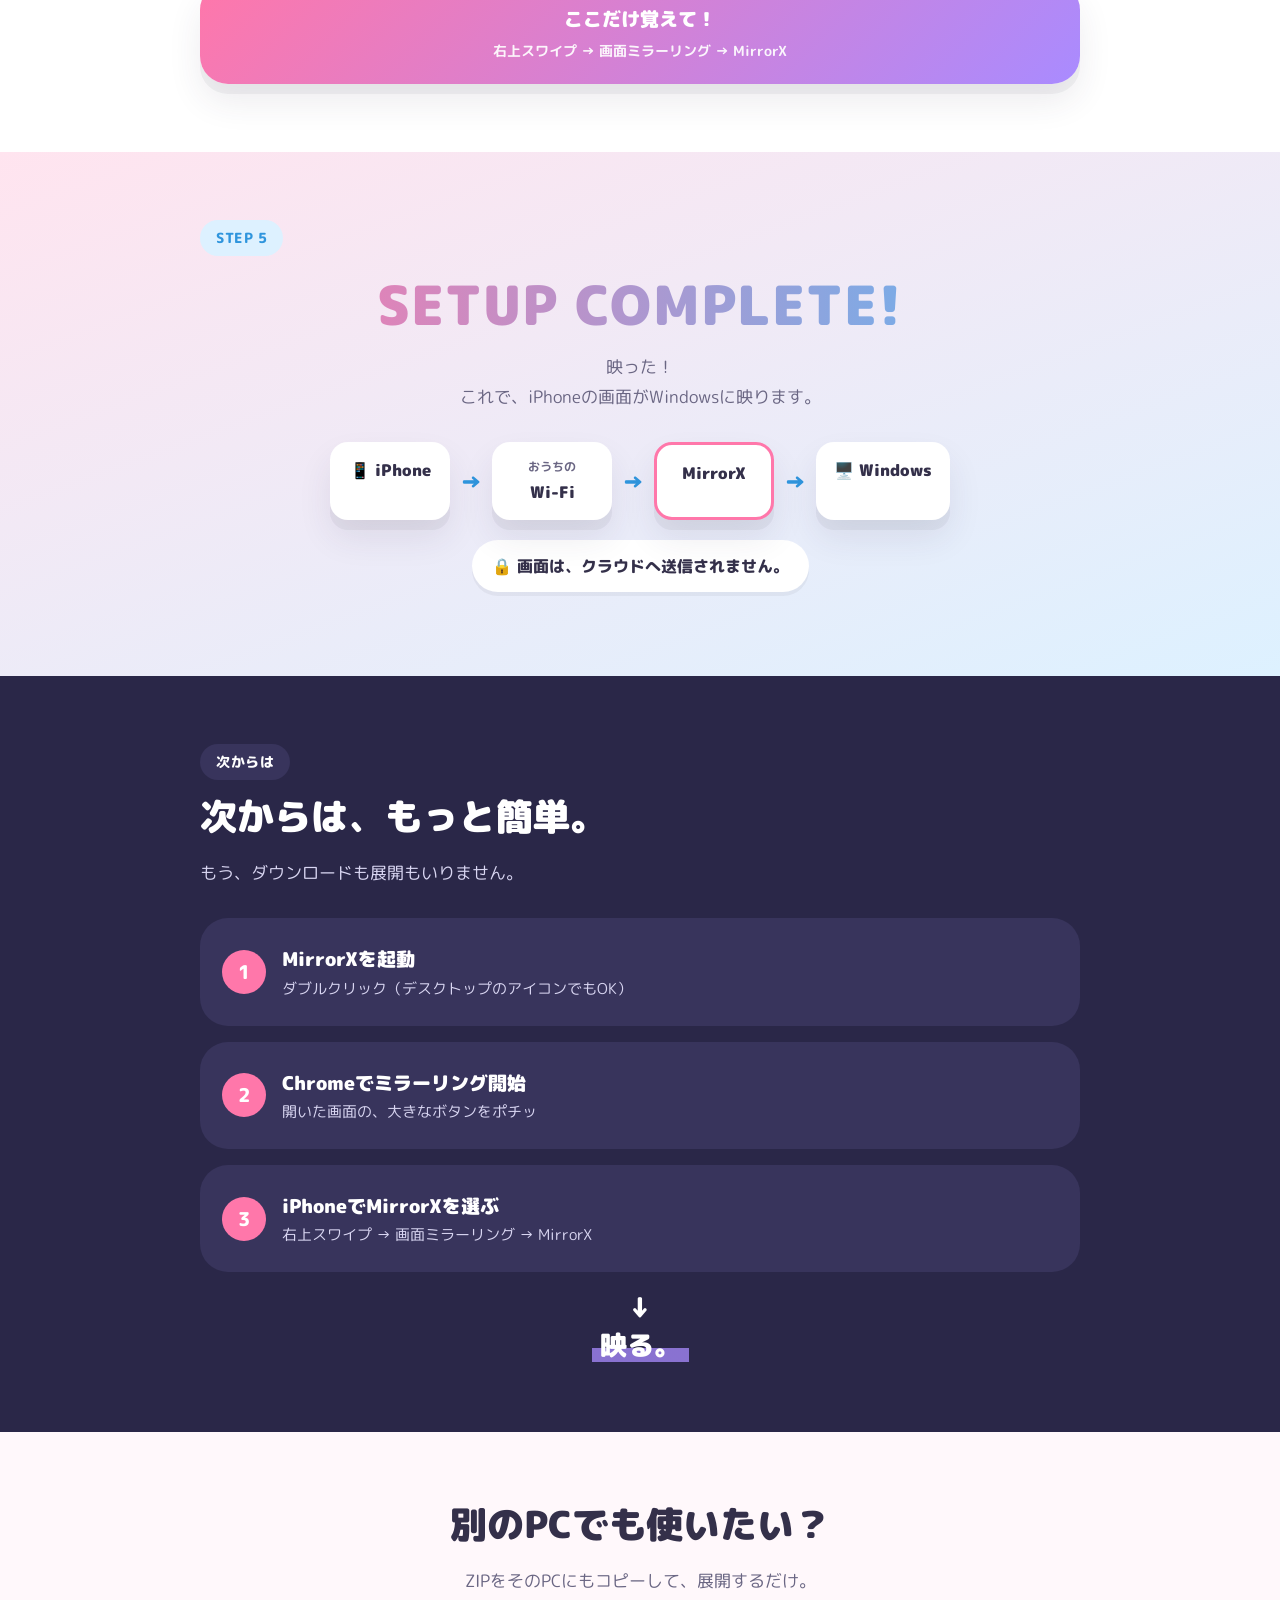
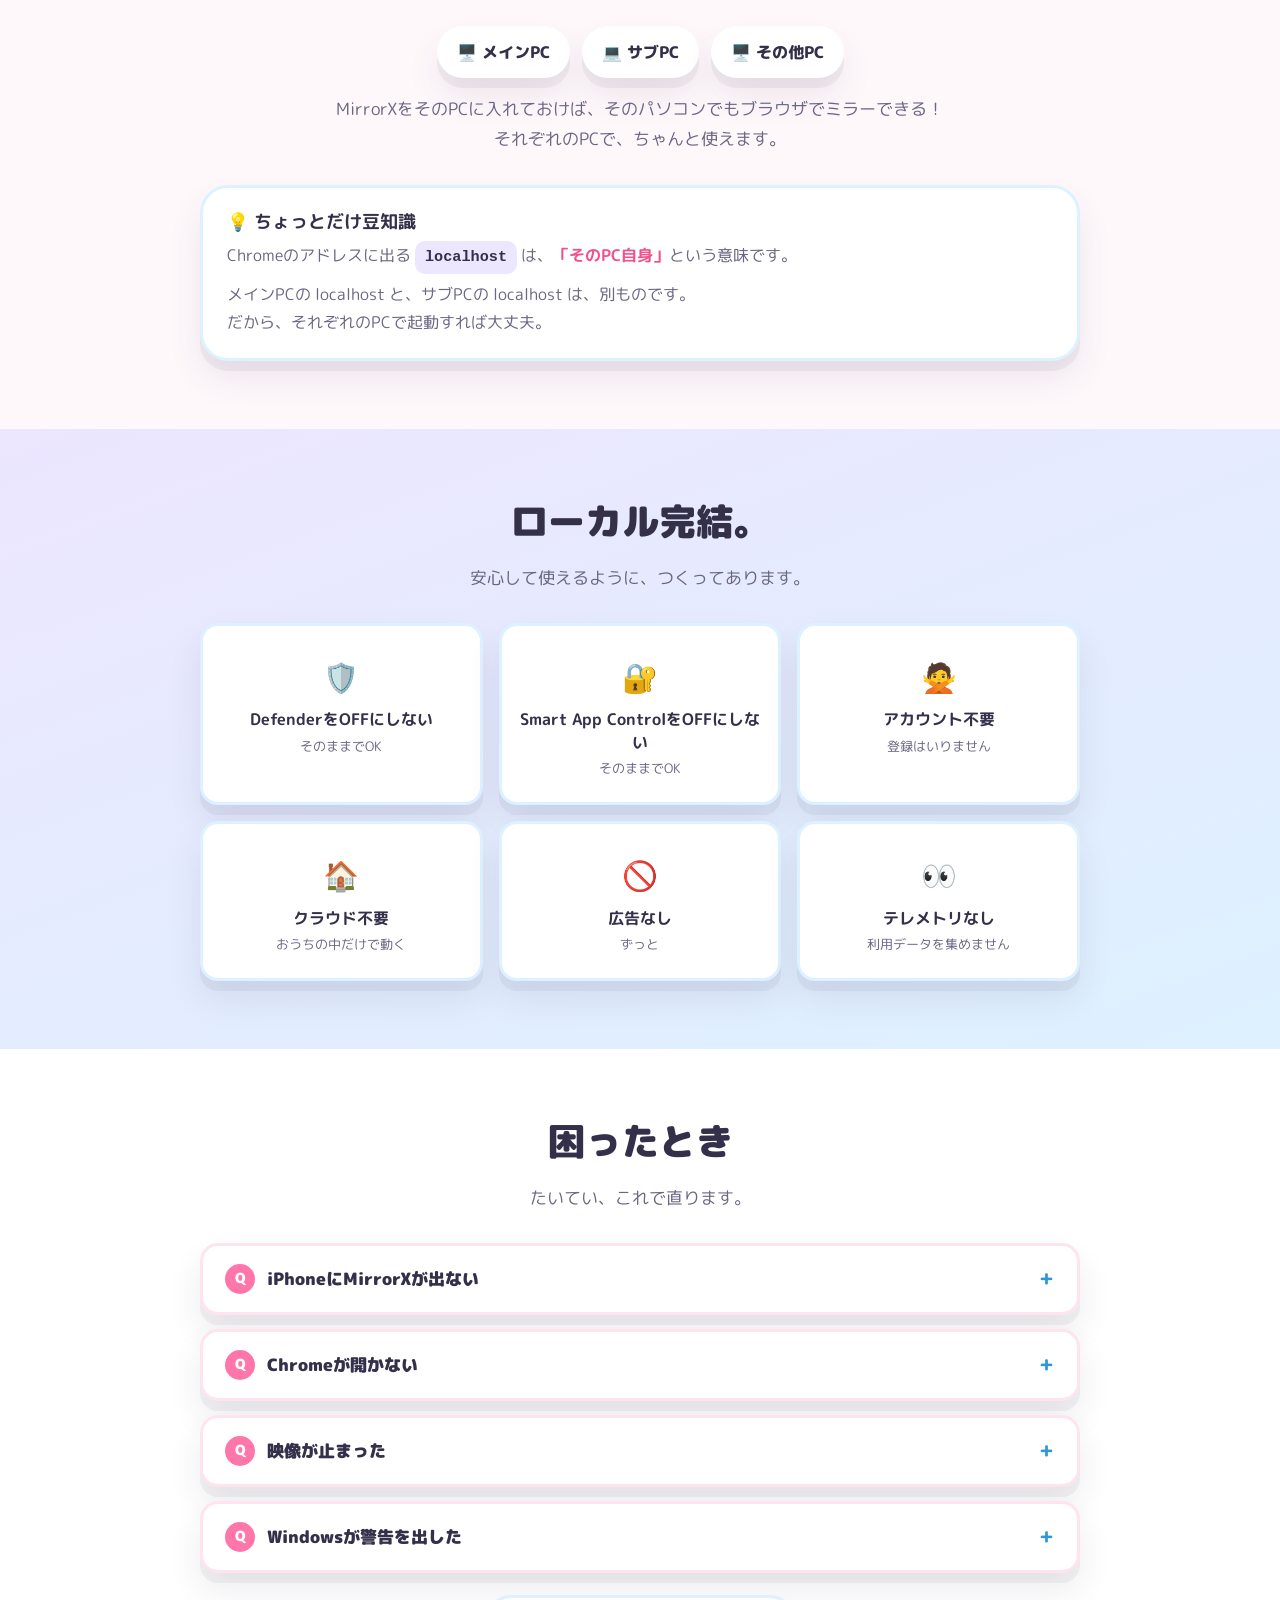
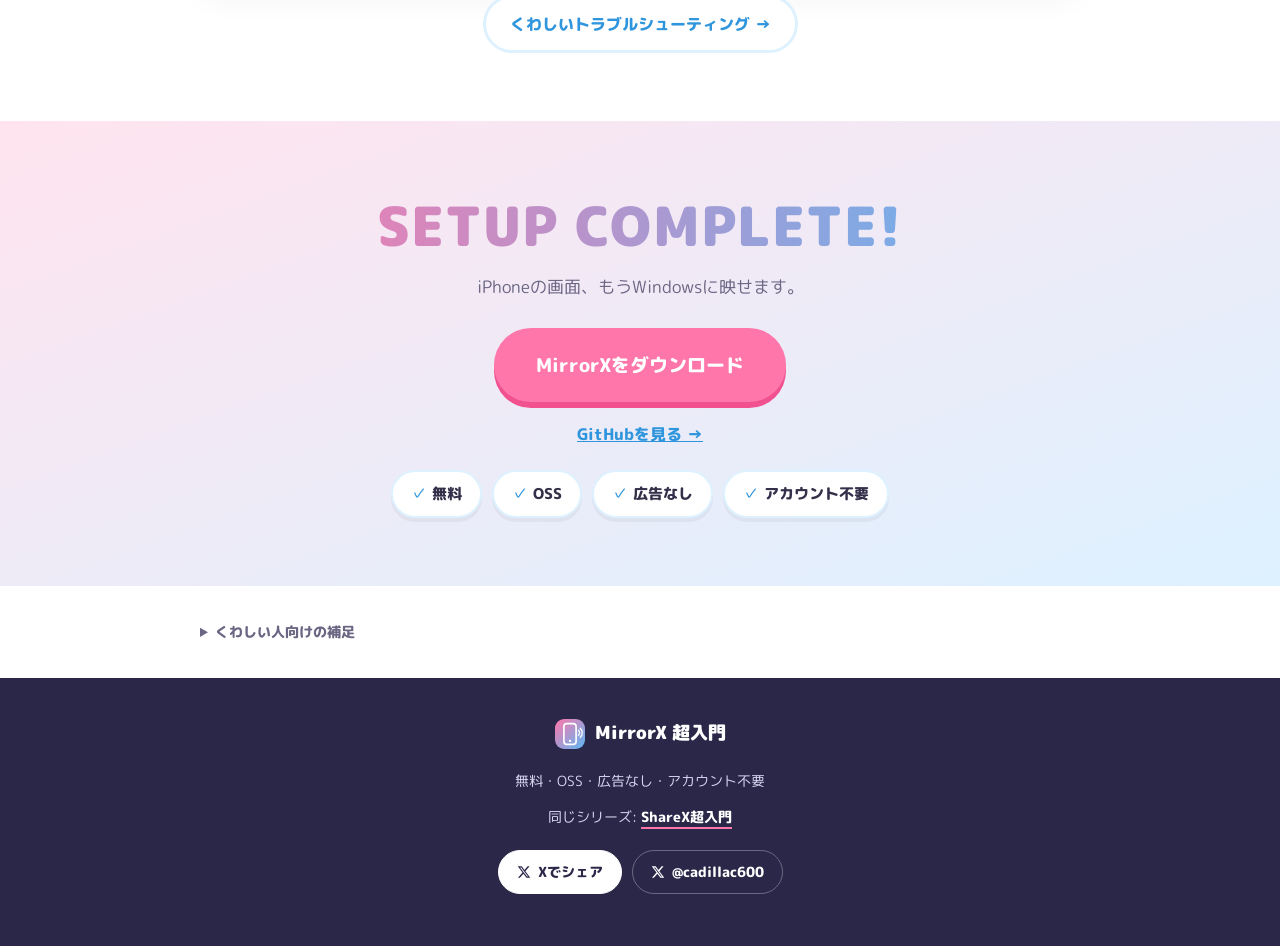
==== commit 22eaa10c: "Add 'MirrorX のしくみ' chip next to the logo + explainer popup" ====
--- a/public/index.html
+++ b/public/index.html
@@ -40,10 +40,13 @@
 <!-- ============ NAV ============ -->
 <header class="site-nav">
   <div class="nav-inner">
-    <a class="nav-logo" href="#top" aria-label="MirrorX 超入門 トップへ戻る">
-      <img class="nav-logo-icon" src="images/logo.svg" alt="" width="34" height="34">
-      <span>MirrorX<span class="nav-logo-sub">超入門</span></span>
-    </a>
+    <div class="nav-brand">
+      <a class="nav-logo" href="#top" aria-label="MirrorX 超入門 トップへ戻る">
+        <img class="nav-logo-icon" src="images/logo.svg" alt="" width="34" height="34">
+        <span>MirrorX<span class="nav-logo-sub">超入門</span></span>
+      </a>
+      <button type="button" class="how-chip" id="howOpen" aria-haspopup="dialog"><span aria-hidden="true">💡</span><span class="how-chip-full">MirrorX の</span>しくみ</button>
+    </div>
     <button class="nav-toggle" id="navToggle" aria-expanded="false" aria-controls="navLinks" aria-label="メニューを開く">
       <span></span><span></span><span></span>
     </button>
@@ -337,6 +340,35 @@
   </div>
 </footer>
 
+<!-- ============ HOW IT WORKS (popup) ============ -->
+<dialog id="howDlg" class="how-dlg" aria-labelledby="howTitle">
+  <button type="button" class="how-close" id="howClose" aria-label="閉じる">×</button>
+  <h2 id="howTitle" class="how-title">MirrorX のしくみ</h2>
+  <p class="how-lead">iPhoneの画面を、パソコンのブラウザへ。<br>ぜんぶ、おうちの中だけで動きます。</p>
+
+  <div class="how-flow" role="img" aria-label="iPhoneから、おうちのWi-Fiの中だけで、MirrorXへ。そしてChromeに映る">
+    <div class="how-node"><span class="how-emoji">📱</span>iPhone</div>
+    <div class="how-link"><i></i><small>Wi-Fiの中だけ<br>暗号つき</small></div>
+    <div class="how-node"><span class="how-emoji">🖥️</span>MirrorX</div>
+    <div class="how-link short"><i></i></div>
+    <div class="how-node"><span class="how-emoji">🌐</span>Chrome</div>
+  </div>
+
+  <ol class="how-steps">
+    <li><b>よぶ</b><span>MirrorXが「ここにいるよ！」とWi-Fiの中に知らせる</span></li>
+    <li><b>えらぶ</b><span>iPhoneの画面ミラーリングで「MirrorX」を選ぶ</span></li>
+    <li><b>おくる</b><span>画面を小さく圧縮して、暗号に包んで送る</span></li>
+    <li><b>うつす</b><span>MirrorXが包みをあけて、Chromeが映す</span></li>
+  </ol>
+
+  <div class="how-badges">
+    <span class="free-badge"><b>✓</b> 外に出ない</span>
+    <span class="free-badge"><b>✓</b> アカウント不要</span>
+    <span class="free-badge"><b>✓</b> DefenderもSACもOFFにしない</span>
+  </div>
+  <p class="how-more"><a href="https://github.com/jpn-x/taisa-mirror" data-link="github" target="_blank" rel="noopener">もっとくわしく（GitHub）→</a></p>
+</dialog>
+
 <button class="to-top" id="toTop" hidden aria-label="ページの先頭へ">↑</button>
 
 <script src="config.js"></script>
--- a/public/style.css
+++ b/public/style.css
@@ -457,3 +457,60 @@
 .xbtn:hover{ border-color:var(--pink); color:var(--pink); }
 .xbtn.fill{ background:#fff; color:var(--night); border-color:#fff; }
 .xbtn.fill:hover{ background:var(--pink); border-color:var(--pink); color:#fff; }
+/* ============ image zoom ============ */
+.zoom-wrap{ display:block; position:relative; cursor:zoom-in; border-radius:inherit; -webkit-tap-highlight-color:transparent; }
+.zoom-wrap:focus-visible{ outline:3px solid var(--pink); outline-offset:3px; }
+.zoom-wrap::after{ content:"🔍"; position:absolute; right:10px; bottom:10px; width:34px; height:34px; display:flex; align-items:center; justify-content:center; font-size:16px; background:rgba(255,255,255,.92); border-radius:50%; box-shadow:0 2px 8px rgba(42,39,72,.22); pointer-events:none; }
+.zoom-box{ position:fixed; inset:0; z-index:1000; background:rgba(42,39,72,.86); display:flex; align-items:center; justify-content:center; padding:20px; cursor:zoom-out; }
+.zoom-box[hidden]{ display:none; }
+.zoom-img{ max-width:100%; max-height:100%; width:auto; height:auto; border-radius:14px; background:#fff; box-shadow:0 12px 40px rgba(0,0,0,.4); }
+.zoom-close{ position:absolute; top:12px; right:14px; width:44px; height:44px; border:0; border-radius:50%; background:#fff; color:var(--night); font-size:26px; line-height:1; cursor:pointer; box-shadow:0 2px 10px rgba(0,0,0,.3); }
+body.zoom-open{ overflow:hidden; }
+/* ============ how-it-works chip + popup ============ */
+.nav-brand{ display:flex; align-items:center; gap:10px; min-width:0; }
+.how-chip{
+  display:inline-flex; align-items:center; gap:5px; white-space:nowrap; cursor:pointer;
+  font:inherit; font-weight:800; font-size:.8rem; color:var(--pink-deep);
+  background:var(--white); border:2px solid var(--pink-soft); border-radius:999px; padding:5px 12px;
+  box-shadow:0 3px 0 var(--pink-soft); transition:transform .15s, background .2s;
+}
+.how-chip:hover{ background:var(--pink-soft); transform:translateY(-1px); }
+.how-chip:focus-visible, .how-close:focus-visible{ outline:3px solid var(--pink); outline-offset:2px; }
+.how-dlg{
+  border:0; padding:28px 24px 24px; border-radius:var(--radius-lg); width:min(560px, calc(100vw - 28px));
+  max-height:calc(100vh - 28px); overflow:auto; color:var(--ink); background:var(--white);
+  box-shadow:var(--shadow-card), 0 24px 60px rgba(42,39,72,.35);
+}
+.how-dlg::backdrop{ background:rgba(42,39,72,.78); }
+.how-close{ position:absolute; top:10px; right:12px; width:40px; height:40px; border:0; border-radius:50%; background:var(--pink-soft); color:var(--pink-deep); font-size:24px; line-height:1; cursor:pointer; }
+.how-title{ margin:0; text-align:center; font-size:1.3rem; }
+.how-lead{ text-align:center; color:var(--ink-soft); font-weight:700; margin:8px 0 18px; font-size:.95rem; line-height:1.7; }
+.how-flow{ display:flex; align-items:center; justify-content:center; gap:4px; background:linear-gradient(160deg, var(--pink-soft), var(--sky-soft)); border-radius:var(--radius-md); padding:18px 10px; }
+.how-node{ flex:0 0 auto; background:var(--white); border-radius:var(--radius-sm); padding:10px 8px; min-width:74px; text-align:center; font-weight:800; font-size:.82rem; box-shadow:0 3px 0 rgba(52,48,74,.08); }
+.how-emoji{ display:block; font-size:1.7rem; line-height:1.2; }
+.how-link{ flex:1 1 0; min-width:40px; text-align:center; }
+.how-link i{ display:block; height:4px; border-radius:2px; background:linear-gradient(90deg, var(--pink), var(--sky)); margin:0 2px 6px; position:relative; }
+.how-link i::after{ content:""; position:absolute; right:-2px; top:-4px; border-left:8px solid var(--sky); border-top:6px solid transparent; border-bottom:6px solid transparent; }
+.how-link small{ display:block; font-size:.66rem; font-weight:800; color:var(--ink-soft); line-height:1.3; }
+.how-link.short{ flex:0 0 22px; min-width:22px; }
+.how-link.short i{ margin-bottom:0; }
+.how-steps{ list-style:none; counter-reset:how; margin:18px 0; padding:0; display:grid; gap:10px; }
+.how-steps li{ counter-increment:how; display:flex; align-items:center; gap:12px; background:var(--cream); border-radius:var(--radius-sm); padding:10px 12px; }
+.how-steps li::before{ content:counter(how); flex:0 0 auto; width:28px; height:28px; border-radius:50%; background:var(--pink); color:#fff; font-weight:900; display:flex; align-items:center; justify-content:center; }
+.how-steps b{ flex:0 0 3.2em; color:var(--pink-deep); }
+.how-steps span{ font-size:.9rem; font-weight:700; line-height:1.5; }
+.how-badges{ display:flex; flex-wrap:wrap; justify-content:center; gap:8px; }
+.how-more{ text-align:center; margin:16px 0 0; font-size:.88rem; }
+.how-more a{ color:var(--sky-deep); font-weight:800; }
+body.how-open{ overflow:hidden; }
+@media (max-width: 420px){
+  .nav-inner{ padding:10px 12px; }
+  .nav-brand{ gap:6px; }
+  .nav-logo{ font-size:.92rem; gap:7px; }
+  .nav-logo-icon{ width:30px; height:30px; }
+  .nav-toggle{ padding:8px; }
+  .how-chip{ font-size:.74rem; padding:4px 9px; }
+  .how-chip-full{ display:none; }
+  .how-dlg{ padding:24px 16px 20px; }
+  .how-node{ min-width:60px; font-size:.74rem; }
+}
